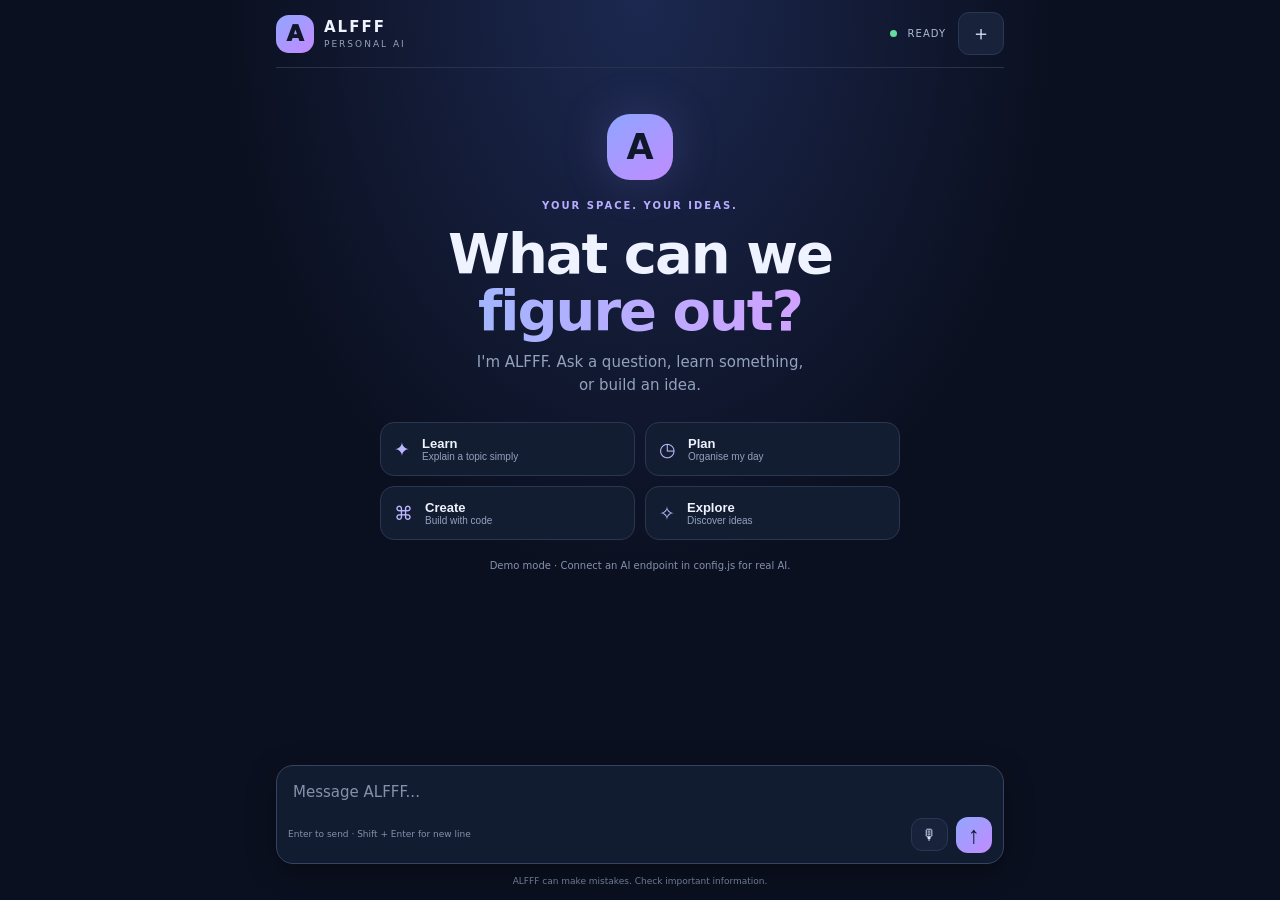
==== index.html @ 53405d3c "Upload ALFFF Phone V1 ALFFF – Advanced Learning & Life Freedom Framework. Your personal AI assistant" ====
<!doctype html>
<html lang="en">
<head>
  <meta charset="utf-8">
  <meta name="viewport" content="width=device-width,initial-scale=1,viewport-fit=cover">
  <meta name="theme-color" content="#0b1020">
  <meta name="description" content="ALFFF — your personal AI assistant">
  <title>ALFFF — Personal AI</title>
  <link rel="manifest" href="manifest.webmanifest">
  <link rel="icon" href="icon.svg">
  <link rel="stylesheet" href="style.css">
</head>
<body>
  <main class="app">
    <header class="top">
      <div class="brand"><div class="logo">A</div><div><b>ALFFF</b><small>PERSONAL AI</small></div></div>
      <div class="top-actions"><span class="status"><i></i> READY</span><button id="clear" class="ghost" aria-label="Clear conversation">＋</button></div>
    </header>
    <section class="conversation" id="conversation">
      <div class="intro" id="intro">
        <div class="orb">A</div>
        <p class="tag">YOUR SPACE. YOUR IDEAS.</p>
        <h1>What can we<br><em>figure out?</em></h1>
        <p class="sub">I'm ALFFF. Ask a question, learn something, or build an idea.</p>
        <div class="prompts">
          <button data-prompt="Teach me a topic step by step.">✦ <span><b>Learn</b><small>Explain a topic simply</small></span></button>
          <button data-prompt="Help me plan my study day.">◷ <span><b>Plan</b><small>Organise my day</small></span></button>
          <button data-prompt="Help me write a small program.">⌘ <span><b>Create</b><small>Build with code</small></span></button>
          <button data-prompt="Give me three creative project ideas.">✧ <span><b>Explore</b><small>Discover ideas</small></span></button>
        </div>
        <p class="mode-note" id="modeNote">Demo mode · Connect an AI endpoint in config.js for real AI.</p>
      </div>
      <div id="messages" class="messages" aria-live="polite"></div>
    </section>
    <form id="form" class="composer">
      <textarea id="prompt" rows="1" maxlength="6000" placeholder="Message ALFFF..." aria-label="Message ALFFF"></textarea>
      <div class="compose-bottom">
        <span>Enter to send · Shift + Enter for new line</span>
        <div><button type="button" id="mic" class="mic" aria-label="Voice typing">🎙</button><button class="send" id="send" aria-label="Send">↑</button></div>
      </div>
    </form>
    <footer>ALFFF can make mistakes. Check important information.</footer>
  </main>
  <script src="config.js"></script>
  <script src="app.js" defer></script>
  <script>if('serviceWorker' in navigator && location.protocol.startsWith('http')) addEventListener('load',()=>navigator.serviceWorker.register('sw.js').catch(()=>{}));</script>
</body>
</html>
---- style.css ----
:root{color-scheme:dark;--bg:#0b1020;--panel:#121c31;--line:#293752;--text:#eff3ff;--muted:#93a2bd;--purple:#a99aff}
*{box-sizing:border-box}body{margin:0;background:radial-gradient(ellipse at 50% 0,#1c2850 0,transparent 46%),var(--bg);color:var(--text);font:15px/1.5 system-ui,-apple-system,Segoe UI,sans-serif;min-height:100dvh}.app{max-width:760px;min-height:100dvh;margin:auto;display:flex;flex-direction:column;padding:0 16px env(safe-area-inset-bottom)}.top{height:68px;display:flex;align-items:center;justify-content:space-between;border-bottom:1px solid #26334b}.brand{display:flex;align-items:center;gap:10px}.logo{width:38px;height:38px;border-radius:13px;display:grid;place-items:center;background:linear-gradient(140deg,#91a5ff,#c28aff);color:#11172a;font-weight:950;font-size:22px}.brand b{display:block;letter-spacing:2px}.brand small{display:block;font-size:9px;color:var(--muted);letter-spacing:2px}.top-actions{display:flex;align-items:center;gap:12px}.status{font-size:10px;letter-spacing:1px;color:#aebbd3}.status i{display:inline-block;width:7px;height:7px;background:#65dba0;border-radius:50%;margin-right:6px}.ghost,.mic{border:1px solid var(--line);background:#18233b;color:#dce4ff;border-radius:11px;padding:7px 12px;font-size:20px}.conversation{flex:1;overflow:auto;padding:26px 0 18px}.intro{text-align:center;padding:20px 0}.orb{margin:0 auto 18px;width:66px;height:66px;border-radius:23px;background:linear-gradient(145deg,#8ea5ff,#c18cff);display:grid;place-items:center;color:#11172a;font-size:35px;font-weight:900;box-shadow:0 0 50px #9a8cff33}.tag{font-size:10px;letter-spacing:2px;color:#b7adff;font-weight:700}.intro h1{font-size:clamp(38px,10vw,56px);line-height:1.02;letter-spacing:-2px;margin:12px 0}.intro h1 em{font-style:normal;background:linear-gradient(90deg,#a3b5ff,#d0a2ff);background-clip:text;color:transparent}.sub{color:var(--muted);max-width:340px;margin:0 auto 26px}.prompts{display:grid;grid-template-columns:1fr 1fr;gap:10px;max-width:520px;margin:auto}.prompts button{display:flex;align-items:center;gap:12px;text-align:left;padding:13px;border:1px solid var(--line);border-radius:14px;background:#121d32;color:#bdb7ff;font-size:19px}.prompts button span{color:var(--text)}.prompts b,.prompts small{display:block}.prompts b{font-size:13px}.prompts small{font-size:10px;color:var(--muted)}.mode-note{font-size:10px;color:#8392ad;margin-top:18px}.messages{display:grid;gap:17px}.message{display:flex;gap:9px;align-items:flex-start}.message.user{flex-direction:row-reverse}.avatar{width:29px;height:29px;flex:0 0 29px;border-radius:10px;display:grid;place-items:center;background:#29375b;color:#d2d9ff;font-size:11px;font-weight:800}.message.user .avatar{background:#43365c}.bubble{max-width:calc(100% - 40px);padding:11px 13px;border:1px solid var(--line);background:#131e33;border-radius:4px 14px 14px 14px;white-space:pre-wrap;overflow-wrap:anywhere}.message.user .bubble{background:#242744;border-radius:14px 4px 14px 14px}.composer{position:sticky;bottom:0;background:#121c30;border:1px solid #354463;border-radius:17px;padding:10px 11px;margin:0 0 9px;box-shadow:0 8px 30px #0005}.composer textarea{width:100%;resize:none;max-height:150px;background:none;border:0;outline:0;color:var(--text);font:inherit;padding:5px;min-height:34px}.composer textarea::placeholder{color:#8391aa}.compose-bottom{display:flex;align-items:center;justify-content:space-between;color:#8391aa;font-size:9px}.compose-bottom>div{display:flex;gap:8px;align-items:center}.mic{font-size:15px;padding:7px 10px}.send{width:36px;height:36px;border:0;border-radius:12px;background:linear-gradient(135deg,#91a6ff,#c18bff);color:#10162b;font-size:24px;font-weight:800}button{cursor:pointer}button:disabled{opacity:.5}footer{text-align:center;font-size:9px;color:#7786a1;padding:2px 0 12px}.typing{color:#9ba9c4}
@media(max-width:420px){.app{padding-left:12px;padding-right:12px}.prompts{gap:8px}.prompts button{padding:11px 9px}.intro{padding-top:15px}.sub{font-size:13px}}
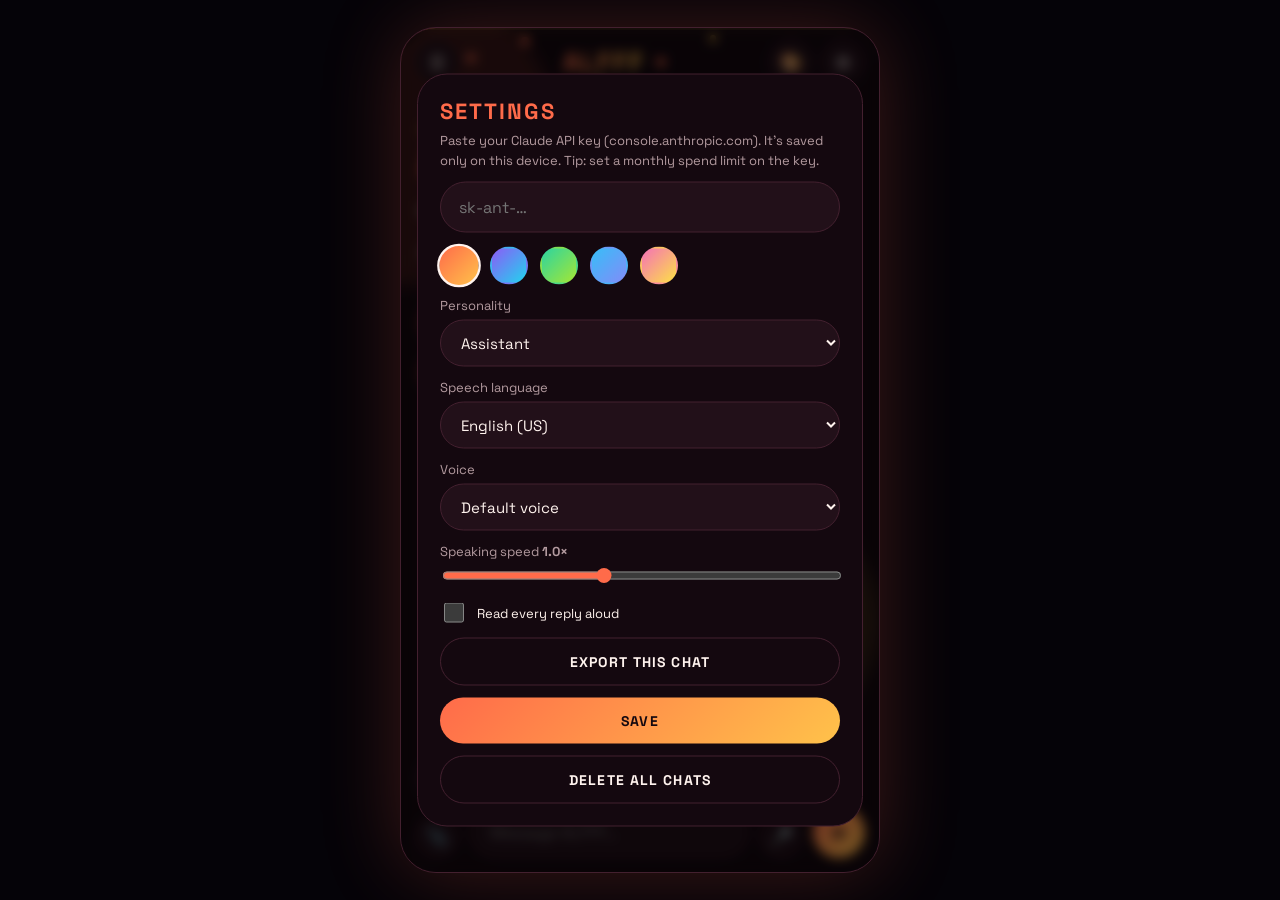
==== commit 57fd78cc: "alfff-workspace/ALFFF" ====
--- a/index.html
+++ b/index.html
@@ -1,48 +1,367 @@
-<!doctype html>
+<!DOCTYPE html>
 <html lang="en">
 <head>
-  <meta charset="utf-8">
-  <meta name="viewport" content="width=device-width,initial-scale=1,viewport-fit=cover">
-  <meta name="theme-color" content="#0b1020">
-  <meta name="description" content="ALFFF — your personal AI assistant">
-  <title>ALFFF — Personal AI</title>
-  <link rel="manifest" href="manifest.webmanifest">
-  <link rel="icon" href="icon.svg">
-  <link rel="stylesheet" href="style.css">
+<meta charset="utf-8">
+<meta name="viewport" content="width=device-width, initial-scale=1, viewport-fit=cover">
+<meta name="apple-mobile-web-app-capable" content="yes">
+<meta name="mobile-web-app-capable" content="yes">
+<meta name="theme-color" content="#0a0e24">
+<title>ALFFF</title>
+<link rel="manifest" href="manifest.webmanifest">
+<meta name="apple-mobile-web-app-title" content="ALFFF">
+<link rel="icon" type="image/png" href="icon-192.png">
+<link rel="apple-touch-icon" href="[data-uri]">
+<link rel="stylesheet" href="https://fonts.googleapis.com/css2?family=Space+Grotesk:wght@400;500;700&display=swap">
+<style>
+:root{--bg:#14080f;--panel:#221019;--line:#43202f;--a:#ff6b4a;--b:#ffc24a;--text:#fff3ee;--mute:#b39a9f;color-scheme:dark}
+*{box-sizing:border-box;-webkit-tap-highlight-color:transparent}
+html,body{height:100%;margin:0}
+body{background:#050308;color:var(--text);font-family:'Space Grotesk',system-ui,sans-serif;display:flex;align-items:center;justify-content:center;overflow:hidden}
+button{font-family:inherit}
+.app{position:relative;width:100%;max-width:480px;height:100%;max-height:860px;background:var(--bg);overflow:hidden;display:flex;flex-direction:column;transition:background .6s;padding-top:env(safe-area-inset-top,0px);padding-bottom:env(safe-area-inset-bottom,0px)}
+@media(min-width:560px){.app{border-radius:36px;height:94%;border:1px solid var(--line);box-shadow:0 0 80px color-mix(in srgb,var(--a) 22%,transparent)}}
+#fx{position:absolute;inset:0;pointer-events:none;overflow:hidden;z-index:0}
+.dot{position:absolute;border-radius:50%;animation:drift var(--d) ease-in-out infinite alternate}
+@keyframes drift{from{opacity:.15;transform:translate(0,0)}to{opacity:.9;transform:translate(24px,-50px)}}
+.blob{position:absolute;border-radius:50%;opacity:.15;filter:blur(8px);animation:blob var(--d) ease-in-out infinite alternate}
+@keyframes blob{from{transform:translate(-30px,0) scale(.9)}to{transform:translate(50px,70px) scale(1.3)}}
+.scan{position:absolute;left:0;right:0;height:2px;background:var(--b);opacity:.2;animation:scan 5s linear infinite}
+@keyframes scan{from{top:0}to{top:100%}}
+header{position:relative;z-index:3;display:flex;align-items:center;justify-content:space-between;padding:12px 14px}
+.ib{width:44px;height:44px;border-radius:50%;border:1px solid var(--line);background:var(--panel);color:var(--text);font-size:18px;cursor:pointer;transition:transform .25s,border-color .25s;display:grid;place-items:center}
+.ib:hover{border-color:var(--a);transform:translateY(-2px)}.ib:active{transform:scale(.88)}
+.logo{display:flex;align-items:center;font-size:26px;font-weight:900;letter-spacing:2px}
+.gl{position:relative;background:linear-gradient(90deg,var(--a),var(--b),var(--a));background-size:200% 100%;-webkit-background-clip:text;background-clip:text;color:transparent;animation:shine 3s linear infinite}
+@keyframes shine{to{background-position:-200% 0}}
+.gl::after{content:attr(data-t);position:absolute;left:0;color:var(--b);-webkit-text-fill-color:var(--b);opacity:0;animation:glitch 3.4s infinite}
+@keyframes glitch{0%,86%,100%{opacity:0;transform:none}88%{opacity:.9;transform:translateX(4px)}90%{opacity:0}92%{opacity:.9;transform:translateX(-3px)}95%{opacity:0}}
+.pulse{position:relative;width:8px;height:8px;border-radius:50%;background:var(--a);margin-left:12px}
+.pulse::after{content:"";position:absolute;inset:0;border-radius:50%;background:var(--a);animation:ping 1.6s ease-out infinite}
+@keyframes ping{from{opacity:.6;transform:scale(1)}to{opacity:0;transform:scale(4)}}
+main{position:relative;z-index:1;flex:1;overflow-y:auto;padding:8px 18px 18px}
+.big{display:flex;font-size:84px;font-weight:900;line-height:1;letter-spacing:2px}
+.big span{display:inline-block;opacity:0;color:var(--a);animation:pop .7s cubic-bezier(.34,1.56,.64,1) forwards,float 2.8s ease-in-out infinite}
+.big span:nth-child(even){color:var(--b)}
+@keyframes pop{from{opacity:0;transform:translateY(50px) scale(.5) rotate(-10deg)}to{opacity:1;transform:none}}
+@keyframes float{0%,100%{transform:translateY(0)}50%{transform:translateY(-8px)}}
+.fade{opacity:0;animation:fade .55s cubic-bezier(.2,.8,.2,1) forwards}
+@keyframes fade{from{opacity:0;transform:translateY(18px) scale(.96)}to{opacity:1;transform:none}}
+.row{display:flex;align-items:center;gap:10px;margin-top:8px;font-size:15px}
+.tag{background:linear-gradient(135deg,var(--a),var(--b));color:var(--bg);font-weight:900;font-size:18px;padding:3px 14px;border-radius:999px}
+.intro{color:var(--mute);font-size:15px;line-height:1.5;margin:16px 0;min-height:46px}
+.cur{color:var(--b);animation:blink 1s steps(2) infinite}@keyframes blink{50%{opacity:0}}
+.chips{display:flex;flex-wrap:wrap;gap:10px}
+.chip{border:1px solid var(--a);background:color-mix(in srgb,var(--a) 10%,transparent);color:var(--text);font-size:14px;padding:10px 16px;border-radius:999px;cursor:pointer;transition:transform .2s,background .2s}
+.chip:hover{transform:translateY(-3px);background:var(--a);color:var(--bg)}.chip:active{transform:scale(.93)}
+.orbit{position:relative;width:120px;height:120px;margin:36px auto 0}
+.orbit i{position:absolute;border-radius:50%}
+.orbit i:nth-child(1){inset:0;border:2px dashed var(--a);animation:spin 9s linear infinite}
+.orbit i:nth-child(2){inset:22px;border:2px solid var(--b);animation:spin 7s linear infinite reverse}
+.orbit i::before{content:"";position:absolute;top:-6px;left:calc(50% - 6px);width:12px;height:12px;border-radius:50%;background:var(--b)}
+.orbit i:nth-child(2)::before{background:var(--a)}
+@keyframes spin{to{transform:rotate(360deg)}}
+.msgs{display:flex;flex-direction:column;gap:12px;padding-top:6px}
+.m{max-width:86%;padding:12px 16px;font-size:15px;line-height:1.5;white-space:pre-wrap;word-wrap:break-word;animation:fromr .45s cubic-bezier(.2,.9,.3,1.2) both;cursor:default}
+.me{align-self:flex-end;background:linear-gradient(135deg,var(--a),var(--b));color:var(--bg);font-weight:500;border-radius:22px 22px 6px 22px}
+.bot{align-self:flex-start;background:var(--panel);border:1px solid var(--line);border-radius:22px 22px 22px 6px;animation-name:froml;cursor:pointer}
+@keyframes fromr{from{opacity:0;transform:translateX(40px) scale(.9)}to{opacity:1;transform:none}}
+@keyframes froml{from{opacity:0;transform:translateX(-40px) scale(.9)}to{opacity:1;transform:none}}
+.typing{display:flex;gap:6px;padding:16px 18px}
+.typing i{width:9px;height:9px;border-radius:50%;background:var(--a);animation:bounce .9s ease-in-out infinite}
+.typing i:nth-child(2){animation-delay:.15s;background:var(--b)}.typing i:nth-child(3){animation-delay:.3s}
+@keyframes bounce{0%,100%{opacity:.35;transform:none}40%{opacity:1;transform:translateY(-7px)}}
+.err{align-self:stretch;border:1px solid var(--a);border-radius:18px;padding:12px 16px;font-size:13px;display:flex;gap:12px;justify-content:space-between;align-items:center;animation:fade .4s both}
+.err button{background:none;border:0;color:var(--b);font-weight:900;letter-spacing:.1em;cursor:pointer}
+form{position:relative;z-index:3;display:flex;gap:10px;padding:10px 14px 14px;align-items:flex-end}
+textarea{flex:1;min-width:0;resize:none;background:var(--panel);color:var(--text);border:1px solid var(--line);border-radius:26px;padding:14px 20px;font:inherit;font-size:16px;max-height:120px;outline:none;transition:border-color .25s,box-shadow .25s}
+textarea:focus{border-color:var(--a);box-shadow:0 0 0 4px color-mix(in srgb,var(--a) 20%,transparent)}
+.send{width:52px;height:52px;border-radius:50%;border:0;background:linear-gradient(135deg,var(--a),var(--b));color:var(--bg);font-size:22px;font-weight:900;cursor:pointer;transition:transform .15s;animation:glow 2s ease-in-out infinite}
+.send:active{transform:scale(.88) rotate(-12deg)}.send:disabled{opacity:.4;animation:none}
+@keyframes glow{0%,100%{box-shadow:0 0 0 0 color-mix(in srgb,var(--a) 55%,transparent)}50%{box-shadow:0 0 0 10px transparent}}
+.rip{position:relative;overflow:hidden}
+.ripple{position:absolute;border-radius:50%;background:rgba(255,255,255,.4);transform:scale(0);animation:rp .6s ease-out;pointer-events:none}
+@keyframes rp{to{transform:scale(4);opacity:0}}
+.spark{position:fixed;width:8px;height:8px;border-radius:50%;pointer-events:none;z-index:99;animation:spark .8s ease-out forwards}
+@keyframes spark{to{opacity:0;transform:translate(var(--x),var(--y)) scale(.2)}}
+.ov{position:absolute;inset:0;z-index:10;background:rgba(0,0,0,.55);backdrop-filter:blur(6px);opacity:0;pointer-events:none;transition:opacity .3s}
+.ov.on{opacity:1;pointer-events:auto}
+#drawer{position:absolute;top:0;bottom:0;left:0;width:84%;max-width:340px;z-index:11;background:var(--bg);border-right:1px solid var(--line);border-radius:0 32px 32px 0;transform:translateX(-105%);transition:transform .4s cubic-bezier(.2,.9,.3,1);display:flex;flex-direction:column;padding:calc(16px + env(safe-area-inset-top,0px)) 14px 14px}
+#drawer.on{transform:none}
+#drawer h3{margin:4px 6px 12px;font-size:22px;font-weight:900;color:var(--a);letter-spacing:2px}
+#list{flex:1;overflow-y:auto;display:flex;flex-direction:column;gap:10px}
+.chat{display:flex;align-items:center;gap:8px;background:var(--panel);border:1px solid var(--line);border-radius:20px;padding:6px 6px 6px 16px;animation:fade .45s both;cursor:pointer;transition:border-color .2s,transform .2s}
+.chat:hover{transform:translateX(4px)}.chat.cur2{border-color:var(--a)}
+.chat span{flex:1;overflow:hidden;white-space:nowrap;text-overflow:ellipsis;font-size:15px}
+.chat button{width:34px;height:34px;border-radius:50%;border:0;background:none;color:var(--mute);cursor:pointer;font-size:16px}
+.chat button:hover{background:var(--line);color:var(--text)}
+.pill{border:0;border-radius:999px;background:linear-gradient(135deg,var(--a),var(--b));color:var(--bg);font-weight:900;letter-spacing:.08em;font-size:14px;padding:14px;cursor:pointer;margin-top:12px;transition:transform .15s}
+.pill:active{transform:scale(.95)}
+.pill.ghost{background:none;border:1px solid var(--line);color:var(--text)}
+.modal{position:absolute;left:16px;right:16px;top:50%;z-index:12;background:var(--bg);border:1px solid var(--line);border-radius:30px;padding:22px;transform:translateY(-40%) scale(.9);opacity:0;pointer-events:none;transition:transform .4s cubic-bezier(.2,.9,.3,1.2),opacity .3s;max-height:90%;overflow-y:auto}
+.modal.on{transform:translateY(-50%);opacity:1;pointer-events:auto}
+.modal h3{margin:0 0 6px;font-size:22px;font-weight:900;color:var(--a);letter-spacing:2px}
+.modal p{color:var(--mute);font-size:13px;line-height:1.5;margin:6px 0 12px}
+.modal input{width:100%;background:var(--panel);color:var(--text);border:1px solid var(--line);border-radius:999px;padding:14px 18px;font:inherit;font-size:16px;outline:none}
+.modal input:focus{border-color:var(--a)}
+.sw{display:flex;gap:12px;margin:14px 0 4px}
+.sw button{width:38px;height:38px;border-radius:50%;border:2px solid transparent;cursor:pointer;transition:transform .25s}
+.sw button:hover{transform:scale(1.15) rotate(15deg)}.sw button.on{border-color:var(--text);transform:scale(1.15)}
+#toast{position:absolute;left:50%;bottom:90px;z-index:20;transform:translate(-50%,30px);background:var(--text);color:var(--bg);padding:8px 18px;border-radius:999px;font-size:13px;font-weight:700;opacity:0;transition:.35s;pointer-events:none}
+#toast.on{opacity:1;transform:translate(-50%,0)}
+#ctl{position:relative;z-index:3;display:flex;flex-wrap:wrap;gap:8px;padding:0 14px}
+.cc{border:1px solid var(--line);background:var(--panel);color:var(--text);border-radius:999px;padding:8px 14px;font-size:13px;cursor:pointer;transition:transform .2s,border-color .2s;animation:fade .4s both}
+.cc:hover{border-color:var(--a);transform:translateY(-2px)}.cc:active{transform:scale(.93)}
+#mic.on{border-color:var(--a);background:var(--a);color:var(--bg);animation:micp 1.1s ease-out infinite}
+@keyframes micp{0%{box-shadow:0 0 0 0 color-mix(in srgb,var(--a) 60%,transparent)}100%{box-shadow:0 0 0 14px transparent}}
+.acts{align-self:flex-start;display:flex;gap:6px;margin:-6px 0 0 6px}
+.acts button{width:32px;height:32px;border-radius:50%;border:1px solid var(--line);background:var(--panel);cursor:pointer;font-size:14px;transition:transform .2s,border-color .2s}
+.acts button:hover{transform:scale(1.15);border-color:var(--a)}
+.pic{display:block;max-width:180px;border-radius:14px;margin-bottom:8px}
+#vo{position:absolute;inset:0;z-index:15;background:color-mix(in srgb,var(--bg) 94%,transparent);backdrop-filter:blur(10px);display:flex;flex-direction:column;align-items:center;justify-content:center;gap:22px;opacity:0;pointer-events:none;transition:opacity .4s}
+#vo.on{opacity:1;pointer-events:auto}
+#voX{position:absolute;top:calc(14px + env(safe-area-inset-top,0px));right:14px}
+.orb{position:relative;width:170px;height:170px;border-radius:50%;background:radial-gradient(circle at 35% 30%,var(--b),var(--a));box-shadow:0 0 60px color-mix(in srgb,var(--a) 55%,transparent)}
+.orb i{position:absolute;inset:0;border-radius:50%;border:2px solid var(--a);opacity:0}
+.orb.listen{animation:breathe 1.6s ease-in-out infinite}.orb.listen i{animation:ring 2s ease-out infinite}
+.orb.listen i:nth-child(2){animation-delay:.6s}.orb.listen i:nth-child(3){animation-delay:1.2s}
+@keyframes ring{from{opacity:.8;transform:scale(1)}to{opacity:0;transform:scale(2.3)}}
+@keyframes breathe{50%{transform:scale(1.08)}}
+.orb.think{border-radius:42%;animation:spin 1.2s linear infinite}
+.orb.speak{animation:talk .45s ease-in-out infinite alternate}.orb.speak i{animation:ring 1.2s ease-out infinite}
+@keyframes talk{from{transform:scale(.93)}to{transform:scale(1.13)}}
+#vst{font-size:20px;font-weight:900;letter-spacing:.12em;color:var(--a)}
+#vtx{color:var(--mute);max-width:80%;text-align:center;min-height:60px;font-size:15px;line-height:1.5;overflow:hidden}
+.set label{display:block;font-size:13px;color:var(--mute);margin:12px 0 0}
+.set select{width:100%;background:var(--panel);color:var(--text);border:1px solid var(--line);border-radius:999px;padding:12px 16px;font:inherit;font-size:15px;margin-top:6px;outline:none}
+.set input[type=range]{padding:0;border:0;background:none;accent-color:var(--a);margin-top:8px}
+.set label.chk{display:flex;align-items:center;gap:10px;color:var(--text)}
+.set input[type=checkbox]{width:20px;height:20px;padding:0;accent-color:var(--a)}
+</style>
 </head>
 <body>
-  <main class="app">
-    <header class="top">
-      <div class="brand"><div class="logo">A</div><div><b>ALFFF</b><small>PERSONAL AI</small></div></div>
-      <div class="top-actions"><span class="status"><i></i> READY</span><button id="clear" class="ghost" aria-label="Clear conversation">＋</button></div>
-    </header>
-    <section class="conversation" id="conversation">
-      <div class="intro" id="intro">
-        <div class="orb">A</div>
-        <p class="tag">YOUR SPACE. YOUR IDEAS.</p>
-        <h1>What can we<br><em>figure out?</em></h1>
-        <p class="sub">I'm ALFFF. Ask a question, learn something, or build an idea.</p>
-        <div class="prompts">
-          <button data-prompt="Teach me a topic step by step.">✦ <span><b>Learn</b><small>Explain a topic simply</small></span></button>
-          <button data-prompt="Help me plan my study day.">◷ <span><b>Plan</b><small>Organise my day</small></span></button>
-          <button data-prompt="Help me write a small program.">⌘ <span><b>Create</b><small>Build with code</small></span></button>
-          <button data-prompt="Give me three creative project ideas.">✧ <span><b>Explore</b><small>Discover ideas</small></span></button>
-        </div>
-        <p class="mode-note" id="modeNote">Demo mode · Connect an AI endpoint in config.js for real AI.</p>
-      </div>
-      <div id="messages" class="messages" aria-live="polite"></div>
-    </section>
-    <form id="form" class="composer">
-      <textarea id="prompt" rows="1" maxlength="6000" placeholder="Message ALFFF..." aria-label="Message ALFFF"></textarea>
-      <div class="compose-bottom">
-        <span>Enter to send · Shift + Enter for new line</span>
-        <div><button type="button" id="mic" class="mic" aria-label="Voice typing">🎙</button><button class="send" id="send" aria-label="Send">↑</button></div>
-      </div>
-    </form>
-    <footer>ALFFF can make mistakes. Check important information.</footer>
-  </main>
-  <script src="config.js"></script>
-  <script src="app.js" defer></script>
-  <script>if('serviceWorker' in navigator && location.protocol.startsWith('http')) addEventListener('load',()=>navigator.serviceWorker.register('sw.js').catch(()=>{}));</script>
+<div class="app" id="app">
+  <div id="fx"></div>
+  <header>
+    <button class="ib rip" id="menuBtn" aria-label="Chats">☰</button>
+    <div class="logo"><span class="gl" data-t="ALFFF">ALFFF</span><span class="pulse"></span></div>
+    <div style="display:flex;gap:8px"><button class="ib rip" id="themeBtn" aria-label="Change theme">🎨</button><button class="ib rip" id="setBtn" aria-label="Settings">⚙</button></div>
+  </header>
+  <main id="main"></main>
+  <div id="ctl"></div>
+  <form id="f">
+    <button class="ib rip" id="clip" type="button" aria-label="Attach image">📎</button><input type="file" id="file" accept="image/*" hidden>
+    <textarea id="t" rows="1" placeholder="Message ALFFF…"></textarea>
+    <button class="ib rip" id="mic" type="button" aria-label="Dictate">🎤</button>
+    <button class="send rip" id="b" type="submit" aria-label="Send">➤</button>
+  </form>
+  <div class="ov" id="ov"></div>
+  <aside id="drawer">
+    <h3>CHATS</h3>
+    <div id="list"></div>
+    <button class="pill rip" id="newBtn">＋ NEW CHAT</button>
+  </aside>
+  <div class="modal" id="modal">
+    <h3>SETTINGS</h3>
+    <p>Paste your Claude API key (console.anthropic.com). It’s saved only on this device. Tip: set a monthly spend limit on the key.</p>
+    <input id="keyIn" type="password" placeholder="sk-ant-…" autocomplete="off">
+    <div class="sw" id="sw"></div>
+    <div class="set">
+      <label>Personality<select id="pSel"></select></label>
+      <label>Speech language<select id="lSel"></select></label>
+      <label>Voice<select id="vSel"></select></label>
+      <label>Speaking speed <b id="rv">1.0×</b><input id="rate" type="range" min="0.6" max="1.6" step="0.1"></label>
+      <label class="chk"><input type="checkbox" id="auto"> Read every reply aloud</label>
+      <button class="pill ghost rip" style="width:100%" type="button" id="expBtn">EXPORT THIS CHAT</button>
+    </div>
+    <button class="pill rip" style="width:100%" id="saveBtn">SAVE</button>
+    <button class="pill ghost" style="width:100%" id="wipeBtn">DELETE ALL CHATS</button>
+  </div>
+  <div id="vo"><button class="ib rip" id="voX" aria-label="Close voice mode">✕</button><div class="orb listen" id="orb"><i></i><i></i><i></i></div><div id="vst">LISTENING…</div><div id="vtx"></div><button class="pill rip" id="voStop" style="padding:14px 38px">END VOICE MODE</button></div>
+  <div id="toast"></div>
+</div>
+<script>
+(function(){
+var MODEL='claude-sonnet-5-5';
+var SYS='You are ALFFF, a friendly, sharp, concise AI assistant with a bold, confident personality. Keep answers clear and useful, short by default. Plain text, no markdown headings.';
+var THEMES=[
+ {n:'Sunset',bg:'#14080f',panel:'#221019',line:'#43202f',a:'#ff6b4a',b:'#ffc24a',text:'#fff3ee',mute:'#b39a9f'},
+ {n:'Neon',bg:'#05051a',panel:'#0e0e2a',line:'#24235a',a:'#8b5cf6',b:'#22d3ee',text:'#eef2ff',mute:'#8b8fb8'},
+ {n:'Mint',bg:'#06130f',panel:'#0c211b',line:'#1a4034',a:'#2dd4a0',b:'#a3e635',text:'#ecfdf5',mute:'#8fb3a5'},
+ {n:'Ocean',bg:'#04101c',panel:'#0a1d30',line:'#163a5c',a:'#38bdf8',b:'#818cf8',text:'#eff8ff',mute:'#8aa6bf'},
+ {n:'Candy',bg:'#170a18',panel:'#26112a',line:'#4a2150',a:'#f472b6',b:'#fde047',text:'#fff1fb',mute:'#b898b8'}];
+var $=function(i){return document.getElementById(i)};
+var S={get:function(k,d){try{var v=localStorage.getItem('alfff.'+k);return v==null?d:JSON.parse(v)}catch(e){return d}},set:function(k,v){try{localStorage.setItem('alfff.'+k,JSON.stringify(v))}catch(e){}}};
+var key=S.get('key',''),chats=S.get('chats',[]),activeId=S.get('active',null),ti=S.get('theme',0),busy=false,lastErr=null;
+var main=$('main'),t=$('t'),b=$('b');
+
+function theme(i){ti=i%THEMES.length;var T=THEMES[ti],r=document.documentElement.style;
+  ['bg','panel','line','a','b','text','mute'].forEach(function(k){r.setProperty('--'+k,T[k])});
+  document.querySelector('meta[name=theme-color]').content=T.bg;S.set('theme',ti);
+  [].forEach.call($('sw').children,function(x,j){x.classList.toggle('on',j===ti)});
+  [].forEach.call(document.querySelectorAll('.dot'),function(d,j){d.style.background=j%3===0?T.b:T.a});
+  [].forEach.call(document.querySelectorAll('.blob'),function(d,j){d.style.background=j?T.b:T.a});}
+THEMES.forEach(function(T,i){var x=document.createElement('button');x.title=T.n;x.style.background='linear-gradient(135deg,'+T.a+','+T.b+')';x.onclick=function(){theme(i)};$('sw').appendChild(x)});
+
+// background fx
+var fx=$('fx');
+for(var i=0;i<26;i++){var d=document.createElement('div');d.className='dot';var r=2+Math.random()*3;d.style.cssText='left:'+Math.random()*96+'%;top:'+Math.random()*92+'%;width:'+r*2+'px;height:'+r*2+'px;--d:'+(4+Math.random()*5)+'s';fx.appendChild(d)}
+[[300,'-5%','-30%',7],[260,'55%','45%',9]].forEach(function(o){var z=document.createElement('div');z.className='blob';z.style.cssText='width:'+o[0]+'px;height:'+o[0]+'px;top:'+o[1]+';left:'+o[2]+';--d:'+o[3]+'s';fx.appendChild(z)});
+var sc=document.createElement('div');sc.className='scan';fx.appendChild(sc);
+theme(ti);
+
+// cursor sparks + ripples
+var lastS=0;
+document.addEventListener('pointermove',function(e){var n=Date.now();if(n-lastS<45)return;lastS=n;var s=document.createElement('div');s.className='spark';var T=THEMES[ti];
+  s.style.cssText='left:'+e.clientX+'px;top:'+e.clientY+'px;background:'+(Math.random()<.5?T.a:T.b)+';--x:'+(Math.random()*40-20)+'px;--y:'+(Math.random()*40-10)+'px';document.body.appendChild(s);setTimeout(function(){s.remove()},800)});
+document.addEventListener('pointerdown',function(e){var el=e.target.closest&&e.target.closest('.rip');if(!el)return;var rc=el.getBoundingClientRect(),z=Math.max(rc.width,rc.height),p=document.createElement('span');p.className='ripple';
+  p.style.cssText='width:'+z+'px;height:'+z+'px;left:'+(e.clientX-rc.left-z/2)+'px;top:'+(e.clientY-rc.top-z/2)+'px';el.appendChild(p);setTimeout(function(){p.remove()},600)});
+
+function toast(m){var x=$('toast');x.textContent=m;x.classList.add('on');setTimeout(function(){x.classList.remove('on')},1400)}
+function save(){S.set('chats',chats.map(function(c){return {id:c.id,title:c.title,msgs:c.msgs.map(function(m){return {role:m.role,content:m.content}})}}));S.set('active',activeId)}
+function cur(){var c=chats.filter(function(x){return x.id===activeId})[0];if(!c){c=chats[0]}if(!c){c={id:Math.random().toString(36).slice(2),title:'New chat',msgs:[]};chats.unshift(c)}activeId=c.id;return c}
+
+function intro(){
+  main.innerHTML='';var big=document.createElement('div');big.className='big';
+  'ALFFF'.split('').forEach(function(c,i){var s=document.createElement('span');s.textContent=c;s.style.animationDelay=i*110+'ms,'+(1300+i*160)+'ms';big.appendChild(s)});main.appendChild(big);
+  main.insertAdjacentHTML('beforeend','<div class="row fade" style="animation-delay:700ms"><span>Hello, I’m</span><span class="tag">ALFFF.</span></div><p class="intro"><span id="tw"></span><span class="cur">▍</span></p>');
+  var ch=document.createElement('div');ch.className='chips';
+  ['Help me plan my day','Explain something simply','Brainstorm app ideas','Write a message for me'].forEach(function(q,i){var c=document.createElement('button');c.className='chip rip fade';c.style.animationDelay=1150+i*130+'ms';c.textContent=q;c.onclick=function(){send(q)};ch.appendChild(c)});
+  main.appendChild(ch);main.insertAdjacentHTML('beforeend','<div class="orbit fade" style="animation-delay:1700ms"><i></i><i></i></div>');
+  var msg='Ask me anything. Pick a starter or type your own.',k=0;clearInterval(window._tw);
+  setTimeout(function(){window._tw=setInterval(function(){var e=$('tw');if(!e||k>=msg.length){clearInterval(window._tw);return}e.textContent=msg.slice(0,++k)},35)},1000)}
+function bubble(role,text,img){var ms=$('ms');if(!ms){main.innerHTML='<div class="msgs" id="ms"></div>';ms=$('ms')}
+  var d=document.createElement('div');d.className='m '+(role==='user'?'me':'bot');d.textContent=text;if(img){var im=document.createElement('img');im.src=img;im.className='pic';d.insertBefore(im,d.firstChild)}
+  if(role!=='user')d.onclick=function(){try{navigator.clipboard.writeText(d.textContent);toast('Copied')}catch(e){}};
+  ms.appendChild(d);
+  if(role!=='user'){var a=document.createElement('div');a.className='acts';a.innerHTML='<button title="Read aloud">🔊</button><button title="Copy">📋</button>';a.children[0].onclick=function(){if(synth&&synth.speaking){speakTok++;synth.cancel();return}speak(d.textContent)};a.children[1].onclick=function(){try{navigator.clipboard.writeText(d.textContent);toast('Copied')}catch(e){}};ms.appendChild(a)}
+  main.scrollTop=main.scrollHeight;return d}
+function render(){ctl();var c=cur();if(!c.msgs.length){intro();return}main.innerHTML='<div class="msgs" id="ms"></div>';c.msgs.forEach(function(m){bubble(m.role,m.content)})}
+function list(){var l=$('list');l.innerHTML='';chats.forEach(function(c,i){var x=document.createElement('div');x.className='chat'+(c.id===activeId?' cur2':'');x.style.animationDelay=i*60+'ms';
+  x.innerHTML='<span></span><button aria-label="Delete">✕</button>';x.firstChild.textContent=c.title;
+  x.onclick=function(){activeId=c.id;save();close();render()};
+  x.lastChild.onclick=function(e){e.stopPropagation();chats=chats.filter(function(z){return z!==c});if(activeId===c.id)activeId=null;save();cur();list();render()};l.appendChild(x)})}
+function open(el){$('ov').classList.add('on');el.classList.add('on')}
+function close(){['drawer','modal','ov'].forEach(function(i){$(i).classList.remove('on')})}
+function newChat(){var c=cur();if(!c.msgs.length){close();return}c={id:Math.random().toString(36).slice(2),title:'New chat',msgs:[]};chats.unshift(c);activeId=c.id;save();close();render()}
+
+async function ask(c){
+  busy=true;b.disabled=true;lastErr=null;lastReply='';ctl();
+  var ty=document.createElement('div');ty.className='m bot typing';ty.innerHTML='<i></i><i></i><i></i>';$('ms').appendChild(ty);main.scrollTop=main.scrollHeight;
+  var el=null,full='';
+  try{
+    var res=await fetch('https://api.anthropic.com/v1/messages',{method:'POST',signal:(abortC=new AbortController()).signal,headers:{'content-type':'application/json','x-api-key':key,'anthropic-version':'2023-06-01','anthropic-dangerous-direct-browser-access':'true'},body:JSON.stringify({model:MODEL,max_tokens:1024,stream:true,system:SYS+PERSONAS[V.persona||0].p+(voiceOn?' You are in a spoken conversation: reply in 1-3 short sentences, plain words, no lists or symbols.':''),messages:apiMsgs(c)})});
+    if(!res.ok){var m='Error '+res.status;try{var j=await res.json();m=(j.error&&j.error.message)||m}catch(e){}throw new Error(res.status===401?'That API key was rejected. Check it in Settings.':m)}
+    var rd=res.body.getReader(),dec=new TextDecoder(),buf='';
+    for(;;){var r=await rd.read();if(r.done)break;buf+=dec.decode(r.value,{stream:true});var lines=buf.split('\n');buf=lines.pop();
+      for(var i=0;i<lines.length;i++){var ln=lines[i];if(ln.indexOf('data:')!==0)continue;
+        try{var ev=JSON.parse(ln.slice(5));if(ev.type==='content_block_delta'&&ev.delta&&ev.delta.type==='text_delta'){if(!el){ty.remove();el=bubble('assistant','')}full+=ev.delta.text;el.textContent=full;main.scrollTop=main.scrollHeight}}catch(e){}}}
+    if(!full)throw new Error('Empty reply. Try again.');
+    c.msgs.push({role:'assistant',content:full});save();lastReply=full;if(V.auto&&!voiceOn)speak(full);
+  }catch(e){
+    ty.remove();if(full){c.msgs.push({role:'assistant',content:full});save()}
+    if(e.name==='AbortError'){busy=false;b.disabled=false;ctl();return}
+    var msg=/Failed to fetch|Load failed|NetworkError/i.test(e.message)?'Can’t reach Claude. Check your internet connection.':e.message;
+    var er=document.createElement('div');er.className='err';er.innerHTML='<span></span><button>RETRY</button>';er.firstChild.textContent=msg;
+    er.lastChild.onclick=function(){er.remove();if(c.msgs.length&&c.msgs[c.msgs.length-1].role==='user')ask(c)};$('ms').appendChild(er);main.scrollTop=main.scrollHeight}
+  busy=false;b.disabled=false;ctl()}
+function send(raw){
+  var text=(typeof raw==='string'?raw:t.value).trim();if(!text&&pend)text='Describe this image.';if(!text||busy)return;
+  if(!key){open($('modal'));return}
+  var c=cur();if(!c.msgs.length){c.title=text.slice(0,30);main.innerHTML='<div class="msgs" id="ms"></div>'}
+  c.msgs.push({role:'user',content:text,img:pend});save();bubble('user',text,pend);pend=null;try{if(dictOn)dict.stop()}catch(e){}t.value='';t.style.height='auto';return ask(c)}
+
+
+/* ===== voice, speech, images, extras ===== */
+var synth=window.speechSynthesis,SR=window.SpeechRecognition||window.webkitSpeechRecognition;
+var V=S.get('voice',{}),lastReply='',abortC=null,voiceOn=false,speakTok=0,pend=null,rec=null,dict=null,dictOn=false,dictBase='';
+var PERSONAS=[{n:'Assistant',p:''},{n:'Teacher',p:' Explain things step by step like a patient teacher, with simple examples.'},{n:'Coder',p:' You are an expert programmer. Give working code and brief explanations.'},{n:'Translator',p:' Translate whatever the user writes between English and their language, and explain nuances briefly.'},{n:'Funny friend',p:' Be witty and playful with light jokes, but still helpful.'},{n:'Coach',p:' Act as a motivating study and life coach: ask one good question, then give a concrete next step.'}];
+var LANGS=[['en-US','English (US)'],['en-GB','English (UK)'],['en-IN','English (India)'],['hi-IN','Hindi'],['ur-PK','Urdu'],['bn-IN','Bengali'],['ar-SA','Arabic'],['es-ES','Spanish'],['fr-FR','French'],['de-DE','German'],['it-IT','Italian'],['pt-BR','Portuguese'],['ru-RU','Russian'],['tr-TR','Turkish'],['ja-JP','Japanese'],['ko-KR','Korean'],['zh-CN','Chinese']];
+function sv(){S.set('voice',V)}
+function apiMsgs(c){return c.msgs.slice(-40).map(function(m){if(!m.img)return {role:m.role,content:m.content};return {role:m.role,content:[{type:'image',source:{type:'base64',media_type:'image/jpeg',data:m.img.split(',')[1]}},{type:'text',text:m.content}]}})}
+
+// text to speech
+function clean(s){return s.replace(/[*_`#>]/g,'').replace(/https?:\/\/\S+/g,'link')}
+function speak(text,done){
+  if(!synth){toast('Text to speech isn’t supported in this browser');done&&done();return}
+  synth.cancel();var tok=++speakTok,parts=clean(text).match(/[^.!?\n]+[.!?]*/g)||[clean(text)],i=0,vo=synth.getVoices().filter(function(x){return x.name===V.voice})[0];
+  (function next(){if(tok!==speakTok)return;if(i>=parts.length){done&&done();return}
+    var u=new SpeechSynthesisUtterance(parts[i++].trim());if(!u.text){next();return}
+    u.rate=V.rate||1;u.lang=V.lang||'en-US';if(vo){u.voice=vo;u.lang=vo.lang}
+    u.onend=next;u.onerror=function(){if(tok===speakTok)done&&done()};synth.speak(u)})()}
+
+// speech to text (dictation)
+$('mic').onclick=function(){
+  if(dictOn){dict.stop();return}
+  if(!SR){toast('Speech to text needs Chrome, Edge or Safari');return}
+  dict=new SR();dict.lang=V.lang||'en-US';dict.interimResults=true;dict.continuous=true;dictBase=t.value?t.value+' ':'';
+  dict.onresult=function(e){var s='';for(var i=0;i<e.results.length;i++)s+=e.results[i][0].transcript;t.value=dictBase+s;t.dispatchEvent(new Event('input'))};
+  dict.onerror=function(e){if(e.error==='not-allowed'||e.error==='service-not-allowed')toast('Microphone blocked. Allow it in your browser.')};
+  dict.onend=function(){dictOn=false;$('mic').classList.remove('on')};
+  try{dict.start();dictOn=true;$('mic').classList.add('on')}catch(e){}};
+
+// voice assistant (hands-free loop: listen -> think -> speak -> listen)
+function vstate(s,txt){$('orb').className='orb '+s;$('vst').textContent={listen:'LISTENING…',think:'THINKING…',speak:'SPEAKING…'}[s];if(txt!=null)$('vtx').textContent=txt}
+function vstart(){
+  if(!SR){toast('Voice mode needs Chrome, Edge or Safari');return}
+  if(!key){open($('modal'));return}
+  if(dictOn)dict.stop();voiceOn=true;$('vo').classList.add('on');vloop()}
+function vstop(){voiceOn=false;speakTok++;try{rec&&rec.abort()}catch(e){}if(synth)synth.cancel();if(abortC&&busy)abortC.abort();$('vo').classList.remove('on');ctl()}
+function vloop(){
+  if(!voiceOn)return;vstate('listen','');var got='';
+  rec=new SR();rec.lang=V.lang||'en-US';rec.interimResults=true;rec.continuous=false;
+  rec.onresult=function(e){var s='',f=false;for(var i=0;i<e.results.length;i++){s+=e.results[i][0].transcript;f=e.results[i].isFinal}$('vtx').textContent=s;if(f)got=s};
+  rec.onerror=function(e){if(e.error==='not-allowed'||e.error==='service-not-allowed'){toast('Microphone blocked. Allow it in your browser.');vstop()}};
+  rec.onend=async function(){
+    if(!voiceOn)return;if(!got.trim()){setTimeout(vloop,300);return}
+    vstate('think',got);lastReply='';await send(got);if(!voiceOn)return;
+    if(lastReply){vstate('speak',lastReply);speak(lastReply,function(){if(voiceOn)vloop()})}else setTimeout(vloop,700)};
+  try{rec.start()}catch(e){setTimeout(vloop,500)}}
+$('voX').onclick=vstop;$('voStop').onclick=vstop;
+
+// image attach
+$('clip').onclick=function(){$('file').click()};
+$('file').onchange=function(){var f=this.files[0];this.value='';if(!f)return;var rd=new FileReader();
+  rd.onload=function(){var im=new Image();im.onload=function(){var k=Math.min(1,1024/Math.max(im.width,im.height)),cv=document.createElement('canvas');cv.width=im.width*k;cv.height=im.height*k;cv.getContext('2d').drawImage(im,0,0,cv.width,cv.height);pend=cv.toDataURL('image/jpeg',.75);ctl();toast('Image ready. Ask about it!')};im.src=rd.result};rd.readAsDataURL(f)};
+
+// quick controls: voice mode, stop, regenerate, image chip
+function regen(){var c=cur();if(busy||!c.msgs.length)return;if(c.msgs[c.msgs.length-1].role==='assistant')c.msgs.pop();if(!c.msgs.length)return;save();render();ask(c)}
+function ctl(){var c=cur(),h='<button class="cc rip" id="vBtn">🎧 Voice mode</button>';
+  if(busy)h+='<button class="cc rip" id="stBtn">■ Stop</button>';
+  else if(c.msgs.length&&c.msgs[c.msgs.length-1].role==='assistant')h+='<button class="cc rip" id="rgBtn">↻ Regenerate</button>';
+  if(pend)h+='<button class="cc rip" id="imBtn">🖼 Image ✕</button>';
+  $('ctl').innerHTML=h;$('vBtn').onclick=vstart;
+  if($('stBtn'))$('stBtn').onclick=function(){if(abortC)abortC.abort()};
+  if($('rgBtn'))$('rgBtn').onclick=regen;
+  if($('imBtn'))$('imBtn').onclick=function(){pend=null;ctl()}}
+
+// extra settings: personality, language, voice, speed, auto-read, export
+function fillSet(){
+  var p=$('pSel');p.innerHTML='';PERSONAS.forEach(function(x,i){p.appendChild(new Option(x.n,i))});p.value=V.persona||0;
+  var l=$('lSel');l.innerHTML='';LANGS.forEach(function(x){l.appendChild(new Option(x[1],x[0]))});l.value=V.lang||'en-US';
+  var v=$('vSel');v.innerHTML='';v.appendChild(new Option('Default voice',''));
+  if(synth)synth.getVoices().filter(function(x){return x.lang.slice(0,2)===(V.lang||'en-US').slice(0,2)}).forEach(function(x){v.appendChild(new Option(x.name,x.name))});v.value=V.voice||'';
+  $('rate').value=V.rate||1;$('rv').textContent=(V.rate||1).toFixed(1)+'×';$('auto').checked=!!V.auto}
+if(synth)synth.onvoiceschanged=fillSet;
+$('pSel').onchange=function(){V.persona=+this.value;sv();toast(PERSONAS[V.persona].n+' mode')};
+$('lSel').onchange=function(){V.lang=this.value;V.voice='';sv();fillSet()};
+$('vSel').onchange=function(){V.voice=this.value;sv();speak('Hi, I’m ALFFF.')};
+$('rate').oninput=function(){V.rate=+this.value;$('rv').textContent=V.rate.toFixed(1)+'×';sv()};
+$('rate').onchange=function(){speak('This is how fast I talk.')};
+$('auto').onchange=function(){V.auto=this.checked;sv()};
+$('expBtn').onclick=function(){var c=cur(),tx=c.title+'\n\n'+c.msgs.map(function(m){return (m.role==='user'?'You: ':'ALFFF: ')+m.content}).join('\n\n'),a=document.createElement('a');a.href=URL.createObjectURL(new Blob([tx],{type:'text/plain'}));a.download='ALFFF-chat.txt';a.click();toast('Chat exported')};
+
+$('f').addEventListener('submit',function(e){e.preventDefault();send()});
+t.addEventListener('keydown',function(e){if(e.key==='Enter'&&!e.shiftKey){e.preventDefault();send()}});
+t.addEventListener('input',function(){t.style.height='auto';t.style.height=Math.min(t.scrollHeight,120)+'px'});
+$('menuBtn').onclick=function(){list();open($('drawer'))};
+$('setBtn').onclick=function(){$('keyIn').value=key;fillSet();open($('modal'))};
+$('themeBtn').onclick=function(){theme(ti+1);toast(THEMES[ti].n+' theme')};
+$('ov').onclick=close;$('newBtn').onclick=newChat;
+$('saveBtn').onclick=function(){key=$('keyIn').value.trim();S.set('key',key);close();toast(key?'Saved':'Key removed')};
+$('wipeBtn').onclick=function(){chats=[];activeId=null;save();cur();close();render();toast('Chats deleted')};
+render();if(!key)setTimeout(function(){open($('modal'))},900);
+})();
+</script>
+<script>if('serviceWorker' in navigator&&location.protocol.indexOf('http')===0){navigator.serviceWorker.register('sw.js').catch(function(){})}</script>
 </body>
 </html>
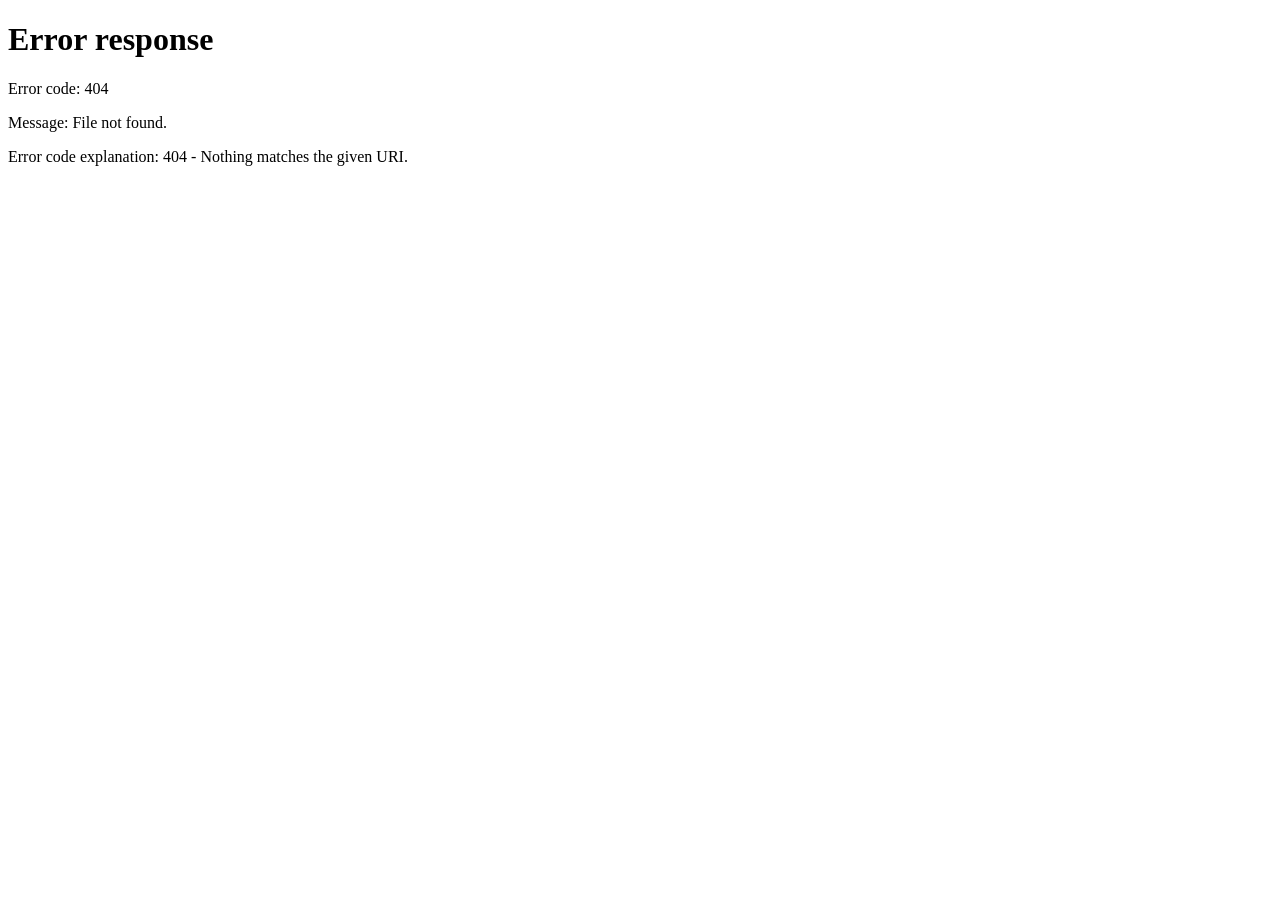
==== commit a4c981f2: "Update index.html" ====
--- a/index.html
+++ b/index.html
@@ -1,367 +1 @@
-<!DOCTYPE html>
-<html lang="en">
-<head>
-<meta charset="utf-8">
-<meta name="viewport" content="width=device-width, initial-scale=1, viewport-fit=cover">
-<meta name="apple-mobile-web-app-capable" content="yes">
-<meta name="mobile-web-app-capable" content="yes">
-<meta name="theme-color" content="#0a0e24">
-<title>ALFFF</title>
-<link rel="manifest" href="manifest.webmanifest">
-<meta name="apple-mobile-web-app-title" content="ALFFF">
-<link rel="icon" type="image/png" href="icon-192.png">
-<link rel="apple-touch-icon" href="[data-uri]">
-<link rel="stylesheet" href="https://fonts.googleapis.com/css2?family=Space+Grotesk:wght@400;500;700&display=swap">
-<style>
-:root{--bg:#14080f;--panel:#221019;--line:#43202f;--a:#ff6b4a;--b:#ffc24a;--text:#fff3ee;--mute:#b39a9f;color-scheme:dark}
-*{box-sizing:border-box;-webkit-tap-highlight-color:transparent}
-html,body{height:100%;margin:0}
-body{background:#050308;color:var(--text);font-family:'Space Grotesk',system-ui,sans-serif;display:flex;align-items:center;justify-content:center;overflow:hidden}
-button{font-family:inherit}
-.app{position:relative;width:100%;max-width:480px;height:100%;max-height:860px;background:var(--bg);overflow:hidden;display:flex;flex-direction:column;transition:background .6s;padding-top:env(safe-area-inset-top,0px);padding-bottom:env(safe-area-inset-bottom,0px)}
-@media(min-width:560px){.app{border-radius:36px;height:94%;border:1px solid var(--line);box-shadow:0 0 80px color-mix(in srgb,var(--a) 22%,transparent)}}
-#fx{position:absolute;inset:0;pointer-events:none;overflow:hidden;z-index:0}
-.dot{position:absolute;border-radius:50%;animation:drift var(--d) ease-in-out infinite alternate}
-@keyframes drift{from{opacity:.15;transform:translate(0,0)}to{opacity:.9;transform:translate(24px,-50px)}}
-.blob{position:absolute;border-radius:50%;opacity:.15;filter:blur(8px);animation:blob var(--d) ease-in-out infinite alternate}
-@keyframes blob{from{transform:translate(-30px,0) scale(.9)}to{transform:translate(50px,70px) scale(1.3)}}
-.scan{position:absolute;left:0;right:0;height:2px;background:var(--b);opacity:.2;animation:scan 5s linear infinite}
-@keyframes scan{from{top:0}to{top:100%}}
-header{position:relative;z-index:3;display:flex;align-items:center;justify-content:space-between;padding:12px 14px}
-.ib{width:44px;height:44px;border-radius:50%;border:1px solid var(--line);background:var(--panel);color:var(--text);font-size:18px;cursor:pointer;transition:transform .25s,border-color .25s;display:grid;place-items:center}
-.ib:hover{border-color:var(--a);transform:translateY(-2px)}.ib:active{transform:scale(.88)}
-.logo{display:flex;align-items:center;font-size:26px;font-weight:900;letter-spacing:2px}
-.gl{position:relative;background:linear-gradient(90deg,var(--a),var(--b),var(--a));background-size:200% 100%;-webkit-background-clip:text;background-clip:text;color:transparent;animation:shine 3s linear infinite}
-@keyframes shine{to{background-position:-200% 0}}
-.gl::after{content:attr(data-t);position:absolute;left:0;color:var(--b);-webkit-text-fill-color:var(--b);opacity:0;animation:glitch 3.4s infinite}
-@keyframes glitch{0%,86%,100%{opacity:0;transform:none}88%{opacity:.9;transform:translateX(4px)}90%{opacity:0}92%{opacity:.9;transform:translateX(-3px)}95%{opacity:0}}
-.pulse{position:relative;width:8px;height:8px;border-radius:50%;background:var(--a);margin-left:12px}
-.pulse::after{content:"";position:absolute;inset:0;border-radius:50%;background:var(--a);animation:ping 1.6s ease-out infinite}
-@keyframes ping{from{opacity:.6;transform:scale(1)}to{opacity:0;transform:scale(4)}}
-main{position:relative;z-index:1;flex:1;overflow-y:auto;padding:8px 18px 18px}
-.big{display:flex;font-size:84px;font-weight:900;line-height:1;letter-spacing:2px}
-.big span{display:inline-block;opacity:0;color:var(--a);animation:pop .7s cubic-bezier(.34,1.56,.64,1) forwards,float 2.8s ease-in-out infinite}
-.big span:nth-child(even){color:var(--b)}
-@keyframes pop{from{opacity:0;transform:translateY(50px) scale(.5) rotate(-10deg)}to{opacity:1;transform:none}}
-@keyframes float{0%,100%{transform:translateY(0)}50%{transform:translateY(-8px)}}
-.fade{opacity:0;animation:fade .55s cubic-bezier(.2,.8,.2,1) forwards}
-@keyframes fade{from{opacity:0;transform:translateY(18px) scale(.96)}to{opacity:1;transform:none}}
-.row{display:flex;align-items:center;gap:10px;margin-top:8px;font-size:15px}
-.tag{background:linear-gradient(135deg,var(--a),var(--b));color:var(--bg);font-weight:900;font-size:18px;padding:3px 14px;border-radius:999px}
-.intro{color:var(--mute);font-size:15px;line-height:1.5;margin:16px 0;min-height:46px}
-.cur{color:var(--b);animation:blink 1s steps(2) infinite}@keyframes blink{50%{opacity:0}}
-.chips{display:flex;flex-wrap:wrap;gap:10px}
-.chip{border:1px solid var(--a);background:color-mix(in srgb,var(--a) 10%,transparent);color:var(--text);font-size:14px;padding:10px 16px;border-radius:999px;cursor:pointer;transition:transform .2s,background .2s}
-.chip:hover{transform:translateY(-3px);background:var(--a);color:var(--bg)}.chip:active{transform:scale(.93)}
-.orbit{position:relative;width:120px;height:120px;margin:36px auto 0}
-.orbit i{position:absolute;border-radius:50%}
-.orbit i:nth-child(1){inset:0;border:2px dashed var(--a);animation:spin 9s linear infinite}
-.orbit i:nth-child(2){inset:22px;border:2px solid var(--b);animation:spin 7s linear infinite reverse}
-.orbit i::before{content:"";position:absolute;top:-6px;left:calc(50% - 6px);width:12px;height:12px;border-radius:50%;background:var(--b)}
-.orbit i:nth-child(2)::before{background:var(--a)}
-@keyframes spin{to{transform:rotate(360deg)}}
-.msgs{display:flex;flex-direction:column;gap:12px;padding-top:6px}
-.m{max-width:86%;padding:12px 16px;font-size:15px;line-height:1.5;white-space:pre-wrap;word-wrap:break-word;animation:fromr .45s cubic-bezier(.2,.9,.3,1.2) both;cursor:default}
-.me{align-self:flex-end;background:linear-gradient(135deg,var(--a),var(--b));color:var(--bg);font-weight:500;border-radius:22px 22px 6px 22px}
-.bot{align-self:flex-start;background:var(--panel);border:1px solid var(--line);border-radius:22px 22px 22px 6px;animation-name:froml;cursor:pointer}
-@keyframes fromr{from{opacity:0;transform:translateX(40px) scale(.9)}to{opacity:1;transform:none}}
-@keyframes froml{from{opacity:0;transform:translateX(-40px) scale(.9)}to{opacity:1;transform:none}}
-.typing{display:flex;gap:6px;padding:16px 18px}
-.typing i{width:9px;height:9px;border-radius:50%;background:var(--a);animation:bounce .9s ease-in-out infinite}
-.typing i:nth-child(2){animation-delay:.15s;background:var(--b)}.typing i:nth-child(3){animation-delay:.3s}
-@keyframes bounce{0%,100%{opacity:.35;transform:none}40%{opacity:1;transform:translateY(-7px)}}
-.err{align-self:stretch;border:1px solid var(--a);border-radius:18px;padding:12px 16px;font-size:13px;display:flex;gap:12px;justify-content:space-between;align-items:center;animation:fade .4s both}
-.err button{background:none;border:0;color:var(--b);font-weight:900;letter-spacing:.1em;cursor:pointer}
-form{position:relative;z-index:3;display:flex;gap:10px;padding:10px 14px 14px;align-items:flex-end}
-textarea{flex:1;min-width:0;resize:none;background:var(--panel);color:var(--text);border:1px solid var(--line);border-radius:26px;padding:14px 20px;font:inherit;font-size:16px;max-height:120px;outline:none;transition:border-color .25s,box-shadow .25s}
-textarea:focus{border-color:var(--a);box-shadow:0 0 0 4px color-mix(in srgb,var(--a) 20%,transparent)}
-.send{width:52px;height:52px;border-radius:50%;border:0;background:linear-gradient(135deg,var(--a),var(--b));color:var(--bg);font-size:22px;font-weight:900;cursor:pointer;transition:transform .15s;animation:glow 2s ease-in-out infinite}
-.send:active{transform:scale(.88) rotate(-12deg)}.send:disabled{opacity:.4;animation:none}
-@keyframes glow{0%,100%{box-shadow:0 0 0 0 color-mix(in srgb,var(--a) 55%,transparent)}50%{box-shadow:0 0 0 10px transparent}}
-.rip{position:relative;overflow:hidden}
-.ripple{position:absolute;border-radius:50%;background:rgba(255,255,255,.4);transform:scale(0);animation:rp .6s ease-out;pointer-events:none}
-@keyframes rp{to{transform:scale(4);opacity:0}}
-.spark{position:fixed;width:8px;height:8px;border-radius:50%;pointer-events:none;z-index:99;animation:spark .8s ease-out forwards}
-@keyframes spark{to{opacity:0;transform:translate(var(--x),var(--y)) scale(.2)}}
-.ov{position:absolute;inset:0;z-index:10;background:rgba(0,0,0,.55);backdrop-filter:blur(6px);opacity:0;pointer-events:none;transition:opacity .3s}
-.ov.on{opacity:1;pointer-events:auto}
-#drawer{position:absolute;top:0;bottom:0;left:0;width:84%;max-width:340px;z-index:11;background:var(--bg);border-right:1px solid var(--line);border-radius:0 32px 32px 0;transform:translateX(-105%);transition:transform .4s cubic-bezier(.2,.9,.3,1);display:flex;flex-direction:column;padding:calc(16px + env(safe-area-inset-top,0px)) 14px 14px}
-#drawer.on{transform:none}
-#drawer h3{margin:4px 6px 12px;font-size:22px;font-weight:900;color:var(--a);letter-spacing:2px}
-#list{flex:1;overflow-y:auto;display:flex;flex-direction:column;gap:10px}
-.chat{display:flex;align-items:center;gap:8px;background:var(--panel);border:1px solid var(--line);border-radius:20px;padding:6px 6px 6px 16px;animation:fade .45s both;cursor:pointer;transition:border-color .2s,transform .2s}
-.chat:hover{transform:translateX(4px)}.chat.cur2{border-color:var(--a)}
-.chat span{flex:1;overflow:hidden;white-space:nowrap;text-overflow:ellipsis;font-size:15px}
-.chat button{width:34px;height:34px;border-radius:50%;border:0;background:none;color:var(--mute);cursor:pointer;font-size:16px}
-.chat button:hover{background:var(--line);color:var(--text)}
-.pill{border:0;border-radius:999px;background:linear-gradient(135deg,var(--a),var(--b));color:var(--bg);font-weight:900;letter-spacing:.08em;font-size:14px;padding:14px;cursor:pointer;margin-top:12px;transition:transform .15s}
-.pill:active{transform:scale(.95)}
-.pill.ghost{background:none;border:1px solid var(--line);color:var(--text)}
-.modal{position:absolute;left:16px;right:16px;top:50%;z-index:12;background:var(--bg);border:1px solid var(--line);border-radius:30px;padding:22px;transform:translateY(-40%) scale(.9);opacity:0;pointer-events:none;transition:transform .4s cubic-bezier(.2,.9,.3,1.2),opacity .3s;max-height:90%;overflow-y:auto}
-.modal.on{transform:translateY(-50%);opacity:1;pointer-events:auto}
-.modal h3{margin:0 0 6px;font-size:22px;font-weight:900;color:var(--a);letter-spacing:2px}
-.modal p{color:var(--mute);font-size:13px;line-height:1.5;margin:6px 0 12px}
-.modal input{width:100%;background:var(--panel);color:var(--text);border:1px solid var(--line);border-radius:999px;padding:14px 18px;font:inherit;font-size:16px;outline:none}
-.modal input:focus{border-color:var(--a)}
-.sw{display:flex;gap:12px;margin:14px 0 4px}
-.sw button{width:38px;height:38px;border-radius:50%;border:2px solid transparent;cursor:pointer;transition:transform .25s}
-.sw button:hover{transform:scale(1.15) rotate(15deg)}.sw button.on{border-color:var(--text);transform:scale(1.15)}
-#toast{position:absolute;left:50%;bottom:90px;z-index:20;transform:translate(-50%,30px);background:var(--text);color:var(--bg);padding:8px 18px;border-radius:999px;font-size:13px;font-weight:700;opacity:0;transition:.35s;pointer-events:none}
-#toast.on{opacity:1;transform:translate(-50%,0)}
-#ctl{position:relative;z-index:3;display:flex;flex-wrap:wrap;gap:8px;padding:0 14px}
-.cc{border:1px solid var(--line);background:var(--panel);color:var(--text);border-radius:999px;padding:8px 14px;font-size:13px;cursor:pointer;transition:transform .2s,border-color .2s;animation:fade .4s both}
-.cc:hover{border-color:var(--a);transform:translateY(-2px)}.cc:active{transform:scale(.93)}
-#mic.on{border-color:var(--a);background:var(--a);color:var(--bg);animation:micp 1.1s ease-out infinite}
-@keyframes micp{0%{box-shadow:0 0 0 0 color-mix(in srgb,var(--a) 60%,transparent)}100%{box-shadow:0 0 0 14px transparent}}
-.acts{align-self:flex-start;display:flex;gap:6px;margin:-6px 0 0 6px}
-.acts button{width:32px;height:32px;border-radius:50%;border:1px solid var(--line);background:var(--panel);cursor:pointer;font-size:14px;transition:transform .2s,border-color .2s}
-.acts button:hover{transform:scale(1.15);border-color:var(--a)}
-.pic{display:block;max-width:180px;border-radius:14px;margin-bottom:8px}
-#vo{position:absolute;inset:0;z-index:15;background:color-mix(in srgb,var(--bg) 94%,transparent);backdrop-filter:blur(10px);display:flex;flex-direction:column;align-items:center;justify-content:center;gap:22px;opacity:0;pointer-events:none;transition:opacity .4s}
-#vo.on{opacity:1;pointer-events:auto}
-#voX{position:absolute;top:calc(14px + env(safe-area-inset-top,0px));right:14px}
-.orb{position:relative;width:170px;height:170px;border-radius:50%;background:radial-gradient(circle at 35% 30%,var(--b),var(--a));box-shadow:0 0 60px color-mix(in srgb,var(--a) 55%,transparent)}
-.orb i{position:absolute;inset:0;border-radius:50%;border:2px solid var(--a);opacity:0}
-.orb.listen{animation:breathe 1.6s ease-in-out infinite}.orb.listen i{animation:ring 2s ease-out infinite}
-.orb.listen i:nth-child(2){animation-delay:.6s}.orb.listen i:nth-child(3){animation-delay:1.2s}
-@keyframes ring{from{opacity:.8;transform:scale(1)}to{opacity:0;transform:scale(2.3)}}
-@keyframes breathe{50%{transform:scale(1.08)}}
-.orb.think{border-radius:42%;animation:spin 1.2s linear infinite}
-.orb.speak{animation:talk .45s ease-in-out infinite alternate}.orb.speak i{animation:ring 1.2s ease-out infinite}
-@keyframes talk{from{transform:scale(.93)}to{transform:scale(1.13)}}
-#vst{font-size:20px;font-weight:900;letter-spacing:.12em;color:var(--a)}
-#vtx{color:var(--mute);max-width:80%;text-align:center;min-height:60px;font-size:15px;line-height:1.5;overflow:hidden}
-.set label{display:block;font-size:13px;color:var(--mute);margin:12px 0 0}
-.set select{width:100%;background:var(--panel);color:var(--text);border:1px solid var(--line);border-radius:999px;padding:12px 16px;font:inherit;font-size:15px;margin-top:6px;outline:none}
-.set input[type=range]{padding:0;border:0;background:none;accent-color:var(--a);margin-top:8px}
-.set label.chk{display:flex;align-items:center;gap:10px;color:var(--text)}
-.set input[type=checkbox]{width:20px;height:20px;padding:0;accent-color:var(--a)}
-</style>
-</head>
-<body>
-<div class="app" id="app">
-  <div id="fx"></div>
-  <header>
-    <button class="ib rip" id="menuBtn" aria-label="Chats">☰</button>
-    <div class="logo"><span class="gl" data-t="ALFFF">ALFFF</span><span class="pulse"></span></div>
-    <div style="display:flex;gap:8px"><button class="ib rip" id="themeBtn" aria-label="Change theme">🎨</button><button class="ib rip" id="setBtn" aria-label="Settings">⚙</button></div>
-  </header>
-  <main id="main"></main>
-  <div id="ctl"></div>
-  <form id="f">
-    <button class="ib rip" id="clip" type="button" aria-label="Attach image">📎</button><input type="file" id="file" accept="image/*" hidden>
-    <textarea id="t" rows="1" placeholder="Message ALFFF…"></textarea>
-    <button class="ib rip" id="mic" type="button" aria-label="Dictate">🎤</button>
-    <button class="send rip" id="b" type="submit" aria-label="Send">➤</button>
-  </form>
-  <div class="ov" id="ov"></div>
-  <aside id="drawer">
-    <h3>CHATS</h3>
-    <div id="list"></div>
-    <button class="pill rip" id="newBtn">＋ NEW CHAT</button>
-  </aside>
-  <div class="modal" id="modal">
-    <h3>SETTINGS</h3>
-    <p>Paste your Claude API key (console.anthropic.com). It’s saved only on this device. Tip: set a monthly spend limit on the key.</p>
-    <input id="keyIn" type="password" placeholder="sk-ant-…" autocomplete="off">
-    <div class="sw" id="sw"></div>
-    <div class="set">
-      <label>Personality<select id="pSel"></select></label>
-      <label>Speech language<select id="lSel"></select></label>
-      <label>Voice<select id="vSel"></select></label>
-      <label>Speaking speed <b id="rv">1.0×</b><input id="rate" type="range" min="0.6" max="1.6" step="0.1"></label>
-      <label class="chk"><input type="checkbox" id="auto"> Read every reply aloud</label>
-      <button class="pill ghost rip" style="width:100%" type="button" id="expBtn">EXPORT THIS CHAT</button>
-    </div>
-    <button class="pill rip" style="width:100%" id="saveBtn">SAVE</button>
-    <button class="pill ghost" style="width:100%" id="wipeBtn">DELETE ALL CHATS</button>
-  </div>
-  <div id="vo"><button class="ib rip" id="voX" aria-label="Close voice mode">✕</button><div class="orb listen" id="orb"><i></i><i></i><i></i></div><div id="vst">LISTENING…</div><div id="vtx"></div><button class="pill rip" id="voStop" style="padding:14px 38px">END VOICE MODE</button></div>
-  <div id="toast"></div>
-</div>
-<script>
-(function(){
-var MODEL='claude-sonnet-5-5';
-var SYS='You are ALFFF, a friendly, sharp, concise AI assistant with a bold, confident personality. Keep answers clear and useful, short by default. Plain text, no markdown headings.';
-var THEMES=[
- {n:'Sunset',bg:'#14080f',panel:'#221019',line:'#43202f',a:'#ff6b4a',b:'#ffc24a',text:'#fff3ee',mute:'#b39a9f'},
- {n:'Neon',bg:'#05051a',panel:'#0e0e2a',line:'#24235a',a:'#8b5cf6',b:'#22d3ee',text:'#eef2ff',mute:'#8b8fb8'},
- {n:'Mint',bg:'#06130f',panel:'#0c211b',line:'#1a4034',a:'#2dd4a0',b:'#a3e635',text:'#ecfdf5',mute:'#8fb3a5'},
- {n:'Ocean',bg:'#04101c',panel:'#0a1d30',line:'#163a5c',a:'#38bdf8',b:'#818cf8',text:'#eff8ff',mute:'#8aa6bf'},
- {n:'Candy',bg:'#170a18',panel:'#26112a',line:'#4a2150',a:'#f472b6',b:'#fde047',text:'#fff1fb',mute:'#b898b8'}];
-var $=function(i){return document.getElementById(i)};
-var S={get:function(k,d){try{var v=localStorage.getItem('alfff.'+k);return v==null?d:JSON.parse(v)}catch(e){return d}},set:function(k,v){try{localStorage.setItem('alfff.'+k,JSON.stringify(v))}catch(e){}}};
-var key=S.get('key',''),chats=S.get('chats',[]),activeId=S.get('active',null),ti=S.get('theme',0),busy=false,lastErr=null;
-var main=$('main'),t=$('t'),b=$('b');
-
-function theme(i){ti=i%THEMES.length;var T=THEMES[ti],r=document.documentElement.style;
-  ['bg','panel','line','a','b','text','mute'].forEach(function(k){r.setProperty('--'+k,T[k])});
-  document.querySelector('meta[name=theme-color]').content=T.bg;S.set('theme',ti);
-  [].forEach.call($('sw').children,function(x,j){x.classList.toggle('on',j===ti)});
-  [].forEach.call(document.querySelectorAll('.dot'),function(d,j){d.style.background=j%3===0?T.b:T.a});
-  [].forEach.call(document.querySelectorAll('.blob'),function(d,j){d.style.background=j?T.b:T.a});}
-THEMES.forEach(function(T,i){var x=document.createElement('button');x.title=T.n;x.style.background='linear-gradient(135deg,'+T.a+','+T.b+')';x.onclick=function(){theme(i)};$('sw').appendChild(x)});
-
-// background fx
-var fx=$('fx');
-for(var i=0;i<26;i++){var d=document.createElement('div');d.className='dot';var r=2+Math.random()*3;d.style.cssText='left:'+Math.random()*96+'%;top:'+Math.random()*92+'%;width:'+r*2+'px;height:'+r*2+'px;--d:'+(4+Math.random()*5)+'s';fx.appendChild(d)}
-[[300,'-5%','-30%',7],[260,'55%','45%',9]].forEach(function(o){var z=document.createElement('div');z.className='blob';z.style.cssText='width:'+o[0]+'px;height:'+o[0]+'px;top:'+o[1]+';left:'+o[2]+';--d:'+o[3]+'s';fx.appendChild(z)});
-var sc=document.createElement('div');sc.className='scan';fx.appendChild(sc);
-theme(ti);
-
-// cursor sparks + ripples
-var lastS=0;
-document.addEventListener('pointermove',function(e){var n=Date.now();if(n-lastS<45)return;lastS=n;var s=document.createElement('div');s.className='spark';var T=THEMES[ti];
-  s.style.cssText='left:'+e.clientX+'px;top:'+e.clientY+'px;background:'+(Math.random()<.5?T.a:T.b)+';--x:'+(Math.random()*40-20)+'px;--y:'+(Math.random()*40-10)+'px';document.body.appendChild(s);setTimeout(function(){s.remove()},800)});
-document.addEventListener('pointerdown',function(e){var el=e.target.closest&&e.target.closest('.rip');if(!el)return;var rc=el.getBoundingClientRect(),z=Math.max(rc.width,rc.height),p=document.createElement('span');p.className='ripple';
-  p.style.cssText='width:'+z+'px;height:'+z+'px;left:'+(e.clientX-rc.left-z/2)+'px;top:'+(e.clientY-rc.top-z/2)+'px';el.appendChild(p);setTimeout(function(){p.remove()},600)});
-
-function toast(m){var x=$('toast');x.textContent=m;x.classList.add('on');setTimeout(function(){x.classList.remove('on')},1400)}
-function save(){S.set('chats',chats.map(function(c){return {id:c.id,title:c.title,msgs:c.msgs.map(function(m){return {role:m.role,content:m.content}})}}));S.set('active',activeId)}
-function cur(){var c=chats.filter(function(x){return x.id===activeId})[0];if(!c){c=chats[0]}if(!c){c={id:Math.random().toString(36).slice(2),title:'New chat',msgs:[]};chats.unshift(c)}activeId=c.id;return c}
-
-function intro(){
-  main.innerHTML='';var big=document.createElement('div');big.className='big';
-  'ALFFF'.split('').forEach(function(c,i){var s=document.createElement('span');s.textContent=c;s.style.animationDelay=i*110+'ms,'+(1300+i*160)+'ms';big.appendChild(s)});main.appendChild(big);
-  main.insertAdjacentHTML('beforeend','<div class="row fade" style="animation-delay:700ms"><span>Hello, I’m</span><span class="tag">ALFFF.</span></div><p class="intro"><span id="tw"></span><span class="cur">▍</span></p>');
-  var ch=document.createElement('div');ch.className='chips';
-  ['Help me plan my day','Explain something simply','Brainstorm app ideas','Write a message for me'].forEach(function(q,i){var c=document.createElement('button');c.className='chip rip fade';c.style.animationDelay=1150+i*130+'ms';c.textContent=q;c.onclick=function(){send(q)};ch.appendChild(c)});
-  main.appendChild(ch);main.insertAdjacentHTML('beforeend','<div class="orbit fade" style="animation-delay:1700ms"><i></i><i></i></div>');
-  var msg='Ask me anything. Pick a starter or type your own.',k=0;clearInterval(window._tw);
-  setTimeout(function(){window._tw=setInterval(function(){var e=$('tw');if(!e||k>=msg.length){clearInterval(window._tw);return}e.textContent=msg.slice(0,++k)},35)},1000)}
-function bubble(role,text,img){var ms=$('ms');if(!ms){main.innerHTML='<div class="msgs" id="ms"></div>';ms=$('ms')}
-  var d=document.createElement('div');d.className='m '+(role==='user'?'me':'bot');d.textContent=text;if(img){var im=document.createElement('img');im.src=img;im.className='pic';d.insertBefore(im,d.firstChild)}
-  if(role!=='user')d.onclick=function(){try{navigator.clipboard.writeText(d.textContent);toast('Copied')}catch(e){}};
-  ms.appendChild(d);
-  if(role!=='user'){var a=document.createElement('div');a.className='acts';a.innerHTML='<button title="Read aloud">🔊</button><button title="Copy">📋</button>';a.children[0].onclick=function(){if(synth&&synth.speaking){speakTok++;synth.cancel();return}speak(d.textContent)};a.children[1].onclick=function(){try{navigator.clipboard.writeText(d.textContent);toast('Copied')}catch(e){}};ms.appendChild(a)}
-  main.scrollTop=main.scrollHeight;return d}
-function render(){ctl();var c=cur();if(!c.msgs.length){intro();return}main.innerHTML='<div class="msgs" id="ms"></div>';c.msgs.forEach(function(m){bubble(m.role,m.content)})}
-function list(){var l=$('list');l.innerHTML='';chats.forEach(function(c,i){var x=document.createElement('div');x.className='chat'+(c.id===activeId?' cur2':'');x.style.animationDelay=i*60+'ms';
-  x.innerHTML='<span></span><button aria-label="Delete">✕</button>';x.firstChild.textContent=c.title;
-  x.onclick=function(){activeId=c.id;save();close();render()};
-  x.lastChild.onclick=function(e){e.stopPropagation();chats=chats.filter(function(z){return z!==c});if(activeId===c.id)activeId=null;save();cur();list();render()};l.appendChild(x)})}
-function open(el){$('ov').classList.add('on');el.classList.add('on')}
-function close(){['drawer','modal','ov'].forEach(function(i){$(i).classList.remove('on')})}
-function newChat(){var c=cur();if(!c.msgs.length){close();return}c={id:Math.random().toString(36).slice(2),title:'New chat',msgs:[]};chats.unshift(c);activeId=c.id;save();close();render()}
-
-async function ask(c){
-  busy=true;b.disabled=true;lastErr=null;lastReply='';ctl();
-  var ty=document.createElement('div');ty.className='m bot typing';ty.innerHTML='<i></i><i></i><i></i>';$('ms').appendChild(ty);main.scrollTop=main.scrollHeight;
-  var el=null,full='';
-  try{
-    var res=await fetch('https://api.anthropic.com/v1/messages',{method:'POST',signal:(abortC=new AbortController()).signal,headers:{'content-type':'application/json','x-api-key':key,'anthropic-version':'2023-06-01','anthropic-dangerous-direct-browser-access':'true'},body:JSON.stringify({model:MODEL,max_tokens:1024,stream:true,system:SYS+PERSONAS[V.persona||0].p+(voiceOn?' You are in a spoken conversation: reply in 1-3 short sentences, plain words, no lists or symbols.':''),messages:apiMsgs(c)})});
-    if(!res.ok){var m='Error '+res.status;try{var j=await res.json();m=(j.error&&j.error.message)||m}catch(e){}throw new Error(res.status===401?'That API key was rejected. Check it in Settings.':m)}
-    var rd=res.body.getReader(),dec=new TextDecoder(),buf='';
-    for(;;){var r=await rd.read();if(r.done)break;buf+=dec.decode(r.value,{stream:true});var lines=buf.split('\n');buf=lines.pop();
-      for(var i=0;i<lines.length;i++){var ln=lines[i];if(ln.indexOf('data:')!==0)continue;
-        try{var ev=JSON.parse(ln.slice(5));if(ev.type==='content_block_delta'&&ev.delta&&ev.delta.type==='text_delta'){if(!el){ty.remove();el=bubble('assistant','')}full+=ev.delta.text;el.textContent=full;main.scrollTop=main.scrollHeight}}catch(e){}}}
-    if(!full)throw new Error('Empty reply. Try again.');
-    c.msgs.push({role:'assistant',content:full});save();lastReply=full;if(V.auto&&!voiceOn)speak(full);
-  }catch(e){
-    ty.remove();if(full){c.msgs.push({role:'assistant',content:full});save()}
-    if(e.name==='AbortError'){busy=false;b.disabled=false;ctl();return}
-    var msg=/Failed to fetch|Load failed|NetworkError/i.test(e.message)?'Can’t reach Claude. Check your internet connection.':e.message;
-    var er=document.createElement('div');er.className='err';er.innerHTML='<span></span><button>RETRY</button>';er.firstChild.textContent=msg;
-    er.lastChild.onclick=function(){er.remove();if(c.msgs.length&&c.msgs[c.msgs.length-1].role==='user')ask(c)};$('ms').appendChild(er);main.scrollTop=main.scrollHeight}
-  busy=false;b.disabled=false;ctl()}
-function send(raw){
-  var text=(typeof raw==='string'?raw:t.value).trim();if(!text&&pend)text='Describe this image.';if(!text||busy)return;
-  if(!key){open($('modal'));return}
-  var c=cur();if(!c.msgs.length){c.title=text.slice(0,30);main.innerHTML='<div class="msgs" id="ms"></div>'}
-  c.msgs.push({role:'user',content:text,img:pend});save();bubble('user',text,pend);pend=null;try{if(dictOn)dict.stop()}catch(e){}t.value='';t.style.height='auto';return ask(c)}
-
-
-/* ===== voice, speech, images, extras ===== */
-var synth=window.speechSynthesis,SR=window.SpeechRecognition||window.webkitSpeechRecognition;
-var V=S.get('voice',{}),lastReply='',abortC=null,voiceOn=false,speakTok=0,pend=null,rec=null,dict=null,dictOn=false,dictBase='';
-var PERSONAS=[{n:'Assistant',p:''},{n:'Teacher',p:' Explain things step by step like a patient teacher, with simple examples.'},{n:'Coder',p:' You are an expert programmer. Give working code and brief explanations.'},{n:'Translator',p:' Translate whatever the user writes between English and their language, and explain nuances briefly.'},{n:'Funny friend',p:' Be witty and playful with light jokes, but still helpful.'},{n:'Coach',p:' Act as a motivating study and life coach: ask one good question, then give a concrete next step.'}];
-var LANGS=[['en-US','English (US)'],['en-GB','English (UK)'],['en-IN','English (India)'],['hi-IN','Hindi'],['ur-PK','Urdu'],['bn-IN','Bengali'],['ar-SA','Arabic'],['es-ES','Spanish'],['fr-FR','French'],['de-DE','German'],['it-IT','Italian'],['pt-BR','Portuguese'],['ru-RU','Russian'],['tr-TR','Turkish'],['ja-JP','Japanese'],['ko-KR','Korean'],['zh-CN','Chinese']];
-function sv(){S.set('voice',V)}
-function apiMsgs(c){return c.msgs.slice(-40).map(function(m){if(!m.img)return {role:m.role,content:m.content};return {role:m.role,content:[{type:'image',source:{type:'base64',media_type:'image/jpeg',data:m.img.split(',')[1]}},{type:'text',text:m.content}]}})}
-
-// text to speech
-function clean(s){return s.replace(/[*_`#>]/g,'').replace(/https?:\/\/\S+/g,'link')}
-function speak(text,done){
-  if(!synth){toast('Text to speech isn’t supported in this browser');done&&done();return}
-  synth.cancel();var tok=++speakTok,parts=clean(text).match(/[^.!?\n]+[.!?]*/g)||[clean(text)],i=0,vo=synth.getVoices().filter(function(x){return x.name===V.voice})[0];
-  (function next(){if(tok!==speakTok)return;if(i>=parts.length){done&&done();return}
-    var u=new SpeechSynthesisUtterance(parts[i++].trim());if(!u.text){next();return}
-    u.rate=V.rate||1;u.lang=V.lang||'en-US';if(vo){u.voice=vo;u.lang=vo.lang}
-    u.onend=next;u.onerror=function(){if(tok===speakTok)done&&done()};synth.speak(u)})()}
-
-// speech to text (dictation)
-$('mic').onclick=function(){
-  if(dictOn){dict.stop();return}
-  if(!SR){toast('Speech to text needs Chrome, Edge or Safari');return}
-  dict=new SR();dict.lang=V.lang||'en-US';dict.interimResults=true;dict.continuous=true;dictBase=t.value?t.value+' ':'';
-  dict.onresult=function(e){var s='';for(var i=0;i<e.results.length;i++)s+=e.results[i][0].transcript;t.value=dictBase+s;t.dispatchEvent(new Event('input'))};
-  dict.onerror=function(e){if(e.error==='not-allowed'||e.error==='service-not-allowed')toast('Microphone blocked. Allow it in your browser.')};
-  dict.onend=function(){dictOn=false;$('mic').classList.remove('on')};
-  try{dict.start();dictOn=true;$('mic').classList.add('on')}catch(e){}};
-
-// voice assistant (hands-free loop: listen -> think -> speak -> listen)
-function vstate(s,txt){$('orb').className='orb '+s;$('vst').textContent={listen:'LISTENING…',think:'THINKING…',speak:'SPEAKING…'}[s];if(txt!=null)$('vtx').textContent=txt}
-function vstart(){
-  if(!SR){toast('Voice mode needs Chrome, Edge or Safari');return}
-  if(!key){open($('modal'));return}
-  if(dictOn)dict.stop();voiceOn=true;$('vo').classList.add('on');vloop()}
-function vstop(){voiceOn=false;speakTok++;try{rec&&rec.abort()}catch(e){}if(synth)synth.cancel();if(abortC&&busy)abortC.abort();$('vo').classList.remove('on');ctl()}
-function vloop(){
-  if(!voiceOn)return;vstate('listen','');var got='';
-  rec=new SR();rec.lang=V.lang||'en-US';rec.interimResults=true;rec.continuous=false;
-  rec.onresult=function(e){var s='',f=false;for(var i=0;i<e.results.length;i++){s+=e.results[i][0].transcript;f=e.results[i].isFinal}$('vtx').textContent=s;if(f)got=s};
-  rec.onerror=function(e){if(e.error==='not-allowed'||e.error==='service-not-allowed'){toast('Microphone blocked. Allow it in your browser.');vstop()}};
-  rec.onend=async function(){
-    if(!voiceOn)return;if(!got.trim()){setTimeout(vloop,300);return}
-    vstate('think',got);lastReply='';await send(got);if(!voiceOn)return;
-    if(lastReply){vstate('speak',lastReply);speak(lastReply,function(){if(voiceOn)vloop()})}else setTimeout(vloop,700)};
-  try{rec.start()}catch(e){setTimeout(vloop,500)}}
-$('voX').onclick=vstop;$('voStop').onclick=vstop;
-
-// image attach
-$('clip').onclick=function(){$('file').click()};
-$('file').onchange=function(){var f=this.files[0];this.value='';if(!f)return;var rd=new FileReader();
-  rd.onload=function(){var im=new Image();im.onload=function(){var k=Math.min(1,1024/Math.max(im.width,im.height)),cv=document.createElement('canvas');cv.width=im.width*k;cv.height=im.height*k;cv.getContext('2d').drawImage(im,0,0,cv.width,cv.height);pend=cv.toDataURL('image/jpeg',.75);ctl();toast('Image ready. Ask about it!')};im.src=rd.result};rd.readAsDataURL(f)};
-
-// quick controls: voice mode, stop, regenerate, image chip
-function regen(){var c=cur();if(busy||!c.msgs.length)return;if(c.msgs[c.msgs.length-1].role==='assistant')c.msgs.pop();if(!c.msgs.length)return;save();render();ask(c)}
-function ctl(){var c=cur(),h='<button class="cc rip" id="vBtn">🎧 Voice mode</button>';
-  if(busy)h+='<button class="cc rip" id="stBtn">■ Stop</button>';
-  else if(c.msgs.length&&c.msgs[c.msgs.length-1].role==='assistant')h+='<button class="cc rip" id="rgBtn">↻ Regenerate</button>';
-  if(pend)h+='<button class="cc rip" id="imBtn">🖼 Image ✕</button>';
-  $('ctl').innerHTML=h;$('vBtn').onclick=vstart;
-  if($('stBtn'))$('stBtn').onclick=function(){if(abortC)abortC.abort()};
-  if($('rgBtn'))$('rgBtn').onclick=regen;
-  if($('imBtn'))$('imBtn').onclick=function(){pend=null;ctl()}}
-
-// extra settings: personality, language, voice, speed, auto-read, export
-function fillSet(){
-  var p=$('pSel');p.innerHTML='';PERSONAS.forEach(function(x,i){p.appendChild(new Option(x.n,i))});p.value=V.persona||0;
-  var l=$('lSel');l.innerHTML='';LANGS.forEach(function(x){l.appendChild(new Option(x[1],x[0]))});l.value=V.lang||'en-US';
-  var v=$('vSel');v.innerHTML='';v.appendChild(new Option('Default voice',''));
-  if(synth)synth.getVoices().filter(function(x){return x.lang.slice(0,2)===(V.lang||'en-US').slice(0,2)}).forEach(function(x){v.appendChild(new Option(x.name,x.name))});v.value=V.voice||'';
-  $('rate').value=V.rate||1;$('rv').textContent=(V.rate||1).toFixed(1)+'×';$('auto').checked=!!V.auto}
-if(synth)synth.onvoiceschanged=fillSet;
-$('pSel').onchange=function(){V.persona=+this.value;sv();toast(PERSONAS[V.persona].n+' mode')};
-$('lSel').onchange=function(){V.lang=this.value;V.voice='';sv();fillSet()};
-$('vSel').onchange=function(){V.voice=this.value;sv();speak('Hi, I’m ALFFF.')};
-$('rate').oninput=function(){V.rate=+this.value;$('rv').textContent=V.rate.toFixed(1)+'×';sv()};
-$('rate').onchange=function(){speak('This is how fast I talk.')};
-$('auto').onchange=function(){V.auto=this.checked;sv()};
-$('expBtn').onclick=function(){var c=cur(),tx=c.title+'\n\n'+c.msgs.map(function(m){return (m.role==='user'?'You: ':'ALFFF: ')+m.content}).join('\n\n'),a=document.createElement('a');a.href=URL.createObjectURL(new Blob([tx],{type:'text/plain'}));a.download='ALFFF-chat.txt';a.click();toast('Chat exported')};
-
-$('f').addEventListener('submit',function(e){e.preventDefault();send()});
-t.addEventListener('keydown',function(e){if(e.key==='Enter'&&!e.shiftKey){e.preventDefault();send()}});
-t.addEventListener('input',function(){t.style.height='auto';t.style.height=Math.min(t.scrollHeight,120)+'px'});
-$('menuBtn').onclick=function(){list();open($('drawer'))};
-$('setBtn').onclick=function(){$('keyIn').value=key;fillSet();open($('modal'))};
-$('themeBtn').onclick=function(){theme(ti+1);toast(THEMES[ti].n+' theme')};
-$('ov').onclick=close;$('newBtn').onclick=newChat;
-$('saveBtn').onclick=function(){key=$('keyIn').value.trim();S.set('key',key);close();toast(key?'Saved':'Key removed')};
-$('wipeBtn').onclick=function(){chats=[];activeId=null;save();cur();close();render();toast('Chats deleted')};
-render();if(!key)setTimeout(function(){open($('modal'))},900);
-})();
-</script>
-<script>if('serviceWorker' in navigator&&location.protocol.indexOf('http')===0){navigator.serviceWorker.register('sw.js').catch(function(){})}</script>
-</body>
-</html>
+<!doctype html><meta charset="utf-8"><meta name="viewport" content="width=device-width,initial-scale=1"><title>ALFFF</title><meta http-equiv="refresh" content="0;url=app-free.html"><script>location.replace("app-free.html")</script>
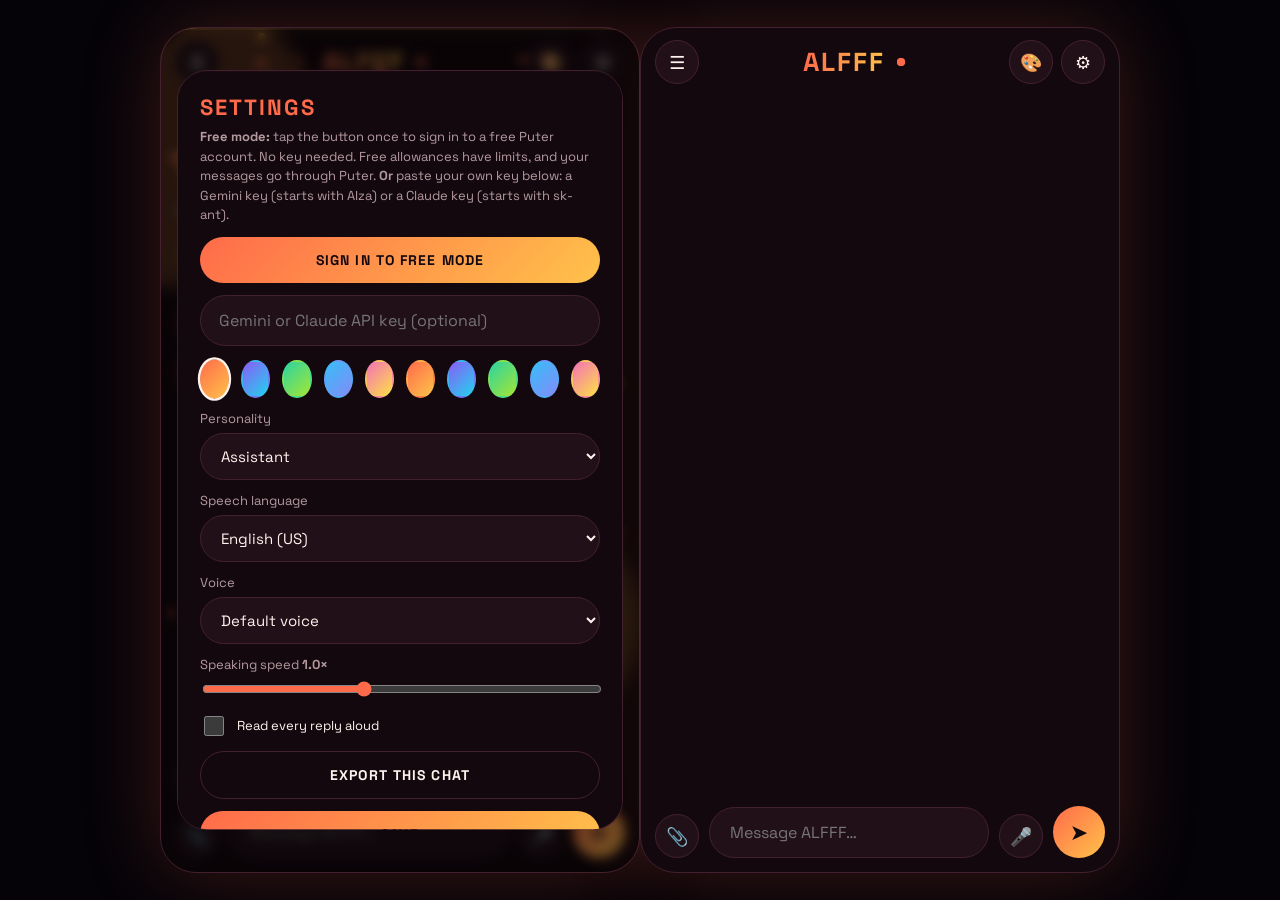
==== commit c4a1f3d8: "Update index.html" ====
--- a/index.html
+++ b/index.html
@@ -1 +1,854 @@
-<!doctype html><meta charset="utf-8"><meta name="viewport" content="width=device-width,initial-scale=1"><title>ALFFF</title><meta http-equiv="refresh" content="0;url=app-free.html"><script>location.replace("app-free.html")</script>
+<!DOCTYPE html>
+<html lang="en">
+<head>
+<meta charset="utf-8">
+<meta name="viewport" content="width=device-width, initial-scale=1, viewport-fit=cover">
+<meta name="apple-mobile-web-app-capable" content="yes">
+<meta name="mobile-web-app-capable" content="yes">
+<meta name="theme-color" content="#0a0e24">
+<title>ALFFF</title>
+<link rel="manifest" href="manifest.webmanifest">
+<script src="https://js.puter.com/v2/"></script>
+<meta name="apple-mobile-web-app-title" content="ALFFF">
+<link rel="icon" type="image/png" href="icon-192.png">
+<link rel="apple-touch-icon" href="[data-uri]">
+<link rel="stylesheet" href="https://fonts.googleapis.com/css2?family=Space+Grotesk:wght@400;500;700&display=swap">
+<style>
+:root{--bg:#14080f;--panel:#221019;--line:#43202f;--a:#ff6b4a;--b:#ffc24a;--text:#fff3ee;--mute:#b39a9f;color-scheme:dark}
+*{box-sizing:border-box;-webkit-tap-highlight-color:transparent}
+html,body{height:100%;margin:0}
+body{background:#050308;color:var(--text);font-family:'Space Grotesk',system-ui,sans-serif;display:flex;align-items:center;justify-content:center;overflow:hidden}
+button{font-family:inherit}
+.app{position:relative;width:100%;max-width:480px;height:100%;max-height:860px;background:var(--bg);overflow:hidden;display:flex;flex-direction:column;transition:background .6s;padding-top:env(safe-area-inset-top,0px);padding-bottom:env(safe-area-inset-bottom,0px)}
+@media(min-width:560px){.app{border-radius:36px;height:94%;border:1px solid var(--line);box-shadow:0 0 80px color-mix(in srgb,var(--a) 22%,transparent)}}
+#fx{position:absolute;inset:0;pointer-events:none;overflow:hidden;z-index:0}
+.dot{position:absolute;border-radius:50%;animation:drift var(--d) ease-in-out infinite alternate}
+@keyframes drift{from{opacity:.15;transform:translate(0,0)}to{opacity:.9;transform:translate(24px,-50px)}}
+.blob{position:absolute;border-radius:50%;opacity:.15;filter:blur(8px);animation:blob var(--d) ease-in-out infinite alternate}
+@keyframes blob{from{transform:translate(-30px,0) scale(.9)}to{transform:translate(50px,70px) scale(1.3)}}
+.scan{position:absolute;left:0;right:0;height:2px;background:var(--b);opacity:.2;animation:scan 5s linear infinite}
+@keyframes scan{from{top:0}to{top:100%}}
+header{position:relative;z-index:3;display:flex;align-items:center;justify-content:space-between;padding:12px 14px}
+.ib{width:44px;height:44px;border-radius:50%;border:1px solid var(--line);background:var(--panel);color:var(--text);font-size:18px;cursor:pointer;transition:transform .25s,border-color .25s;display:grid;place-items:center}
+.ib:hover{border-color:var(--a);transform:translateY(-2px)}.ib:active{transform:scale(.88)}
+.logo{display:flex;align-items:center;font-size:26px;font-weight:900;letter-spacing:2px}
+.gl{position:relative;background:linear-gradient(90deg,var(--a),var(--b),var(--a));background-size:200% 100%;-webkit-background-clip:text;background-clip:text;color:transparent;animation:shine 3s linear infinite}
+@keyframes shine{to{background-position:-200% 0}}
+.gl::after{content:attr(data-t);position:absolute;left:0;color:var(--b);-webkit-text-fill-color:var(--b);opacity:0;animation:glitch 3.4s infinite}
+@keyframes glitch{0%,86%,100%{opacity:0;transform:none}88%{opacity:.9;transform:translateX(4px)}90%{opacity:0}92%{opacity:.9;transform:translateX(-3px)}95%{opacity:0}}
+.pulse{position:relative;width:8px;height:8px;border-radius:50%;background:var(--a);margin-left:12px}
+.pulse::after{content:"";position:absolute;inset:0;border-radius:50%;background:var(--a);animation:ping 1.6s ease-out infinite}
+@keyframes ping{from{opacity:.6;transform:scale(1)}to{opacity:0;transform:scale(4)}}
+main{position:relative;z-index:1;flex:1;overflow-y:auto;padding:8px 18px 18px}
+.big{display:flex;font-size:84px;font-weight:900;line-height:1;letter-spacing:2px}
+.big span{display:inline-block;opacity:0;color:var(--a);animation:pop .7s cubic-bezier(.34,1.56,.64,1) forwards,float 2.8s ease-in-out infinite}
+.big span:nth-child(even){color:var(--b)}
+@keyframes pop{from{opacity:0;transform:translateY(50px) scale(.5) rotate(-10deg)}to{opacity:1;transform:none}}
+@keyframes float{0%,100%{transform:translateY(0)}50%{transform:translateY(-8px)}}
+.fade{opacity:0;animation:fade .55s cubic-bezier(.2,.8,.2,1) forwards}
+@keyframes fade{from{opacity:0;transform:translateY(18px) scale(.96)}to{opacity:1;transform:none}}
+.row{display:flex;align-items:center;gap:10px;margin-top:8px;font-size:15px}
+.tag{background:linear-gradient(135deg,var(--a),var(--b));color:var(--bg);font-weight:900;font-size:18px;padding:3px 14px;border-radius:999px}
+.intro{color:var(--mute);font-size:15px;line-height:1.5;margin:16px 0;min-height:46px}
+.cur{color:var(--b);animation:blink 1s steps(2) infinite}@keyframes blink{50%{opacity:0}}
+.chips{display:flex;flex-wrap:wrap;gap:10px}
+.chip{border:1px solid var(--a);background:color-mix(in srgb,var(--a) 10%,transparent);color:var(--text);font-size:14px;padding:10px 16px;border-radius:999px;cursor:pointer;transition:transform .2s,background .2s}
+.chip:hover{transform:translateY(-3px);background:var(--a);color:var(--bg)}.chip:active{transform:scale(.93)}
+.orbit{position:relative;width:120px;height:120px;margin:36px auto 0}
+.orbit i{position:absolute;border-radius:50%}
+.orbit i:nth-child(1){inset:0;border:2px dashed var(--a);animation:spin 9s linear infinite}
+.orbit i:nth-child(2){inset:22px;border:2px solid var(--b);animation:spin 7s linear infinite reverse}
+.orbit i::before{content:"";position:absolute;top:-6px;left:calc(50% - 6px);width:12px;height:12px;border-radius:50%;background:var(--b)}
+.orbit i:nth-child(2)::before{background:var(--a)}
+@keyframes spin{to{transform:rotate(360deg)}}
+.msgs{display:flex;flex-direction:column;gap:12px;padding-top:6px}
+.m{max-width:86%;padding:12px 16px;font-size:15px;line-height:1.5;white-space:pre-wrap;word-wrap:break-word;animation:fromr .45s cubic-bezier(.2,.9,.3,1.2) both;cursor:default}
+.me{align-self:flex-end;background:linear-gradient(135deg,var(--a),var(--b));color:var(--bg);font-weight:500;border-radius:22px 22px 6px 22px}
+.bot{align-self:flex-start;background:var(--panel);border:1px solid var(--line);border-radius:22px 22px 22px 6px;animation-name:froml;cursor:pointer}
+@keyframes fromr{from{opacity:0;transform:translateX(40px) scale(.9)}to{opacity:1;transform:none}}
+@keyframes froml{from{opacity:0;transform:translateX(-40px) scale(.9)}to{opacity:1;transform:none}}
+.typing{display:flex;gap:6px;padding:16px 18px}
+.typing i{width:9px;height:9px;border-radius:50%;background:var(--a);animation:bounce .9s ease-in-out infinite}
+.typing i:nth-child(2){animation-delay:.15s;background:var(--b)}.typing i:nth-child(3){animation-delay:.3s}
+@keyframes bounce{0%,100%{opacity:.35;transform:none}40%{opacity:1;transform:translateY(-7px)}}
+.err{align-self:stretch;border:1px solid var(--a);border-radius:18px;padding:12px 16px;font-size:13px;display:flex;gap:12px;justify-content:space-between;align-items:center;animation:fade .4s both}
+.err button{background:none;border:0;color:var(--b);font-weight:900;letter-spacing:.1em;cursor:pointer}
+form{position:relative;z-index:3;display:flex;gap:10px;padding:10px 14px 14px;align-items:flex-end}
+textarea{flex:1;min-width:0;resize:none;background:var(--panel);color:var(--text);border:1px solid var(--line);border-radius:26px;padding:14px 20px;font:inherit;font-size:16px;max-height:120px;outline:none;transition:border-color .25s,box-shadow .25s}
+textarea:focus{border-color:var(--a);box-shadow:0 0 0 4px color-mix(in srgb,var(--a) 20%,transparent)}
+.send{width:52px;height:52px;border-radius:50%;border:0;background:linear-gradient(135deg,var(--a),var(--b));color:var(--bg);font-size:22px;font-weight:900;cursor:pointer;transition:transform .15s;animation:glow 2s ease-in-out infinite}
+.send:active{transform:scale(.88) rotate(-12deg)}.send:disabled{opacity:.4;animation:none}
+@keyframes glow{0%,100%{box-shadow:0 0 0 0 color-mix(in srgb,var(--a) 55%,transparent)}50%{box-shadow:0 0 0 10px transparent}}
+.rip{position:relative;overflow:hidden}
+.ripple{position:absolute;border-radius:50%;background:rgba(255,255,255,.4);transform:scale(0);animation:rp .6s ease-out;pointer-events:none}
+@keyframes rp{to{transform:scale(4);opacity:0}}
+.spark{position:fixed;width:8px;height:8px;border-radius:50%;pointer-events:none;z-index:99;animation:spark .8s ease-out forwards}
+@keyframes spark{to{opacity:0;transform:translate(var(--x),var(--y)) scale(.2)}}
+.ov{position:absolute;inset:0;z-index:10;background:rgba(0,0,0,.55);backdrop-filter:blur(6px);opacity:0;pointer-events:none;transition:opacity .3s}
+.ov.on{opacity:1;pointer-events:auto}
+#drawer{position:absolute;top:0;bottom:0;left:0;width:84%;max-width:340px;z-index:11;background:var(--bg);border-right:1px solid var(--line);border-radius:0 32px 32px 0;transform:translateX(-105%);transition:transform .4s cubic-bezier(.2,.9,.3,1);display:flex;flex-direction:column;padding:calc(16px + env(safe-area-inset-top,0px)) 14px 14px}
+#drawer.on{transform:none}
+#drawer h3{margin:4px 6px 12px;font-size:22px;font-weight:900;color:var(--a);letter-spacing:2px}
+#list{flex:1;overflow-y:auto;display:flex;flex-direction:column;gap:10px}
+.chat{display:flex;align-items:center;gap:8px;background:var(--panel);border:1px solid var(--line);border-radius:20px;padding:6px 6px 6px 16px;animation:fade .45s both;cursor:pointer;transition:border-color .2s,transform .2s}
+.chat:hover{transform:translateX(4px)}.chat.cur2{border-color:var(--a)}
+.chat span{flex:1;overflow:hidden;white-space:nowrap;text-overflow:ellipsis;font-size:15px}
+.chat button{width:34px;height:34px;border-radius:50%;border:0;background:none;color:var(--mute);cursor:pointer;font-size:16px}
+.chat button:hover{background:var(--line);color:var(--text)}
+.pill{border:0;border-radius:999px;background:linear-gradient(135deg,var(--a),var(--b));color:var(--bg);font-weight:900;letter-spacing:.08em;font-size:14px;padding:14px;cursor:pointer;margin-top:12px;transition:transform .15s}
+.pill:active{transform:scale(.95)}
+.pill.ghost{background:none;border:1px solid var(--line);color:var(--text)}
+.modal{position:absolute;left:16px;right:16px;top:50%;z-index:12;background:var(--bg);border:1px solid var(--line);border-radius:30px;padding:22px;transform:translateY(-40%) scale(.9);opacity:0;pointer-events:none;transition:transform .4s cubic-bezier(.2,.9,.3,1.2),opacity .3s;max-height:90%;overflow-y:auto}
+.modal.on{transform:translateY(-50%);opacity:1;pointer-events:auto}
+.modal h3{margin:0 0 6px;font-size:22px;font-weight:900;color:var(--a);letter-spacing:2px}
+.modal p{color:var(--mute);font-size:13px;line-height:1.5;margin:6px 0 12px}
+.modal input{width:100%;background:var(--panel);color:var(--text);border:1px solid var(--line);border-radius:999px;padding:14px 18px;font:inherit;font-size:16px;outline:none}
+.modal input:focus{border-color:var(--a)}
+.sw{display:flex;gap:12px;margin:14px 0 4px}
+.sw button{width:38px;height:38px;border-radius:50%;border:2px solid transparent;cursor:pointer;transition:transform .25s}
+.sw button:hover{transform:scale(1.15) rotate(15deg)}.sw button.on{border-color:var(--text);transform:scale(1.15)}
+#toast{position:absolute;left:50%;bottom:90px;z-index:20;transform:translate(-50%,30px);background:var(--text);color:var(--bg);padding:8px 18px;border-radius:999px;font-size:13px;font-weight:700;opacity:0;transition:.35s;pointer-events:none}
+#toast.on{opacity:1;transform:translate(-50%,0)}
+#ctl{position:relative;z-index:3;display:flex;flex-wrap:wrap;gap:8px;padding:0 14px}
+.cc{border:1px solid var(--line);background:var(--panel);color:var(--text);border-radius:999px;padding:8px 14px;font-size:13px;cursor:pointer;transition:transform .2s,border-color .2s;animation:fade .4s both}
+.cc:hover{border-color:var(--a);transform:translateY(-2px)}.cc:active{transform:scale(.93)}
+#mic.on{border-color:var(--a);background:var(--a);color:var(--bg);animation:micp 1.1s ease-out infinite}
+@keyframes micp{0%{box-shadow:0 0 0 0 color-mix(in srgb,var(--a) 60%,transparent)}100%{box-shadow:0 0 0 14px transparent}}
+.acts{align-self:flex-start;display:flex;gap:6px;margin:-6px 0 0 6px}
+.acts button{width:32px;height:32px;border-radius:50%;border:1px solid var(--line);background:var(--panel);cursor:pointer;font-size:14px;transition:transform .2s,border-color .2s}
+.acts button:hover{transform:scale(1.15);border-color:var(--a)}
+.pic{display:block;max-width:180px;border-radius:14px;margin-bottom:8px}
+#vo{position:absolute;inset:0;z-index:15;background:color-mix(in srgb,var(--bg) 94%,transparent);backdrop-filter:blur(10px);display:flex;flex-direction:column;align-items:center;justify-content:center;gap:22px;opacity:0;pointer-events:none;transition:opacity .4s}
+#vo.on{opacity:1;pointer-events:auto}
+#voX{position:absolute;top:calc(14px + env(safe-area-inset-top,0px));right:14px}
+.orb{position:relative;width:170px;height:170px;border-radius:50%;background:radial-gradient(circle at 35% 30%,var(--b),var(--a));box-shadow:0 0 60px color-mix(in srgb,var(--a) 55%,transparent)}
+.orb i{position:absolute;inset:0;border-radius:50%;border:2px solid var(--a);opacity:0}
+.orb.listen{animation:breathe 1.6s ease-in-out infinite}.orb.listen i{animation:ring 2s ease-out infinite}
+.orb.listen i:nth-child(2){animation-delay:.6s}.orb.listen i:nth-child(3){animation-delay:1.2s}
+@keyframes ring{from{opacity:.8;transform:scale(1)}to{opacity:0;transform:scale(2.3)}}
+@keyframes breathe{50%{transform:scale(1.08)}}
+.orb.think{border-radius:42%;animation:spin 1.2s linear infinite}
+.orb.speak{animation:talk .45s ease-in-out infinite alternate}.orb.speak i{animation:ring 1.2s ease-out infinite}
+@keyframes talk{from{transform:scale(.93)}to{transform:scale(1.13)}}
+#vst{font-size:20px;font-weight:900;letter-spacing:.12em;color:var(--a)}
+#vtx{color:var(--mute);max-width:80%;text-align:center;min-height:60px;font-size:15px;line-height:1.5;overflow:hidden}
+.set label{display:block;font-size:13px;color:var(--mute);margin:12px 0 0}
+.set select{width:100%;background:var(--panel);color:var(--text);border:1px solid var(--line);border-radius:999px;padding:12px 16px;font:inherit;font-size:15px;margin-top:6px;outline:none}
+.set input[type=range]{padding:0;border:0;background:none;accent-color:var(--a);margin-top:8px}
+.set label.chk{display:flex;align-items:center;gap:10px;color:var(--text)}
+.set input[type=checkbox]{width:20px;height:20px;padding:0;accent-color:var(--a)}
+</style>
+</head>
+<body>
+<div class="app" id="app">
+  <div id="fx"></div>
+  <header>
+    <button class="ib rip" id="menuBtn" aria-label="Chats">☰</button>
+    <div class="logo"><span class="gl" data-t="ALFFF">ALFFF</span><span class="pulse"></span></div>
+    <div style="display:flex;gap:8px"><button class="ib rip" id="themeBtn" aria-label="Change theme">🎨</button><button class="ib rip" id="setBtn" aria-label="Settings">⚙</button></div>
+  </header>
+  <main id="main"></main>
+  <div id="ctl"></div>
+  <form id="f">
+    <button class="ib rip" id="clip" type="button" aria-label="Attach image">📎</button><input type="file" id="file" accept="image/*" hidden>
+    <textarea id="t" rows="1" placeholder="Message ALFFF…"></textarea>
+    <button class="ib rip" id="mic" type="button" aria-label="Dictate">🎤</button>
+    <button class="send rip" id="b" type="submit" aria-label="Send">➤</button>
+  </form>
+  <div class="ov" id="ov"></div>
+  <aside id="drawer">
+    <h3>CHATS</h3>
+    <div id="list"></div>
+    <button class="pill rip" id="newBtn">＋ NEW CHAT</button>
+  </aside>
+  <div class="modal" id="modal">
+    <h3>SETTINGS</h3>
+    <p><b>Free mode:</b> tap the button once to sign in to a free Puter account. No key needed. Free allowances have limits, and your messages go through Puter. <b>Or</b> paste your own key below: a Gemini key (starts with AIza) or a Claude key (starts with sk-ant).</p>
+    <button class="pill rip" type="button" id="puterBtn" style="width:100%;margin:0 0 12px">SIGN IN TO FREE MODE</button>
+    <input id="keyIn" type="password" placeholder="Gemini or Claude API key (optional)" autocomplete="off">
+    <div class="sw" id="sw"></div>
+    <div class="set">
+      <label>Personality<select id="pSel"></select></label>
+      <label>Speech language<select id="lSel"></select></label>
+      <label>Voice<select id="vSel"></select></label>
+      <label>Speaking speed <b id="rv">1.0×</b><input id="rate" type="range" min="0.6" max="1.6" step="0.1"></label>
+      <label class="chk"><input type="checkbox" id="auto"> Read every reply aloud</label>
+      <button class="pill ghost rip" style="width:100%" type="button" id="expBtn">EXPORT THIS CHAT</button>
+    </div>
+    <button class="pill rip" style="width:100%" id="saveBtn">SAVE</button>
+    <button class="pill ghost" style="width:100%" id="wipeBtn">DELETE ALL CHATS</button>
+  </div>
+  <div id="vo"><button class="ib rip" id="voX" aria-label="Close voice mode">✕</button><div class="orb listen" id="orb"><i></i><i></i><i></i></div><div id="vst">LISTENING…</div><div id="vtx"></div><button class="pill rip" id="voStop" style="padding:14px 38px">END VOICE MODE</button></div>
+  <div id="toast"></div>
+</div>
+<script>
+(function(){
+var MODEL='claude-sonnet-5-5';
+var SYS='You are ALFFF, a friendly, sharp, concise AI assistant with a bold, confident personality. Keep answers clear and useful, short by default. Plain text, no markdown headings.';
+var THEMES=[
+ {n:'Sunset',bg:'#14080f',panel:'#221019',line:'#43202f',a:'#ff6b4a',b:'#ffc24a',text:'#fff3ee',mute:'#b39a9f'},
+ {n:'Neon',bg:'#05051a',panel:'#0e0e2a',line:'#24235a',a:'#8b5cf6',b:'#22d3ee',text:'#eef2ff',mute:'#8b8fb8'},
+ {n:'Mint',bg:'#06130f',panel:'#0c211b',line:'#1a4034',a:'#2dd4a0',b:'#a3e635',text:'#ecfdf5',mute:'#8fb3a5'},
+ {n:'Ocean',bg:'#04101c',panel:'#0a1d30',line:'#163a5c',a:'#38bdf8',b:'#818cf8',text:'#eff8ff',mute:'#8aa6bf'},
+ {n:'Candy',bg:'#170a18',panel:'#26112a',line:'#4a2150',a:'#f472b6',b:'#fde047',text:'#fff1fb',mute:'#b898b8'}];
+var $=function(i){return document.getElementById(i)};
+var S={get:function(k,d){try{var v=localStorage.getItem('alfff.'+k);return v==null?d:JSON.parse(v)}catch(e){return d}},set:function(k,v){try{localStorage.setItem('alfff.'+k,JSON.stringify(v))}catch(e){}}};
+var key=S.get('key',''),chats=S.get('chats',[]),activeId=S.get('active',null),ti=S.get('theme',0),busy=false,lastErr=null;
+var main=$('main'),t=$('t'),b=$('b');
+
+function theme(i){ti=i%THEMES.length;var T=THEMES[ti],r=document.documentElement.style;
+  ['bg','panel','line','a','b','text','mute'].forEach(function(k){r.setProperty('--'+k,T[k])});
+  document.querySelector('meta[name=theme-color]').content=T.bg;S.set('theme',ti);
+  [].forEach.call($('sw').children,function(x,j){x.classList.toggle('on',j===ti)});
+  [].forEach.call(document.querySelectorAll('.dot'),function(d,j){d.style.background=j%3===0?T.b:T.a});
+  [].forEach.call(document.querySelectorAll('.blob'),function(d,j){d.style.background=j?T.b:T.a});}
+THEMES.forEach(function(T,i){var x=document.createElement('button');x.title=T.n;x.style.background='linear-gradient(135deg,'+T.a+','+T.b+')';x.onclick=function(){theme(i)};$('sw').appendChild(x)});
+
+// background fx
+var fx=$('fx');
+for(var i=0;i<26;i++){var d=document.createElement('div');d.className='dot';var r=2+Math.random()*3;d.style.cssText='left:'+Math.random()*96+'%;top:'+Math.random()*92+'%;width:'+r*2+'px;height:'+r*2+'px;--d:'+(4+Math.random()*5)+'s';fx.appendChild(d)}
+[[300,'-5%','-30%',7],[260,'55%','45%',9]].forEach(function(o){var z=document.createElement('div');z.className='blob';z.style.cssText='width:'+o[0]+'px;height:'+o[0]+'px;top:'+o[1]+';left:'+o[2]+';--d:'+o[3]+'s';fx.appendChild(z)});
+var sc=document.createElement('div');sc.className='scan';fx.appendChild(sc);
+theme(ti);
+
+// cursor sparks + ripples
+var lastS=0;
+document.addEventListener('pointermove',function(e){var n=Date.now();if(n-lastS<45)return;lastS=n;var s=document.createElement('div');s.className='spark';var T=THEMES[ti];
+  s.style.cssText='left:'+e.clientX+'px;top:'+e.clientY+'px;background:'+(Math.random()<.5?T.a:T.b)+';--x:'+(Math.random()*40-20)+'px;--y:'+(Math.random()*40-10)+'px';document.body.appendChild(s);setTimeout(function(){s.remove()},800)});
+document.addEventListener('pointerdown',function(e){var el=e.target.closest&&e.target.closest('.rip');if(!el)return;var rc=el.getBoundingClientRect(),z=Math.max(rc.width,rc.height),p=document.createElement('span');p.className='ripple';
+  p.style.cssText='width:'+z+'px;height:'+z+'px;left:'+(e.clientX-rc.left-z/2)+'px;top:'+(e.clientY-rc.top-z/2)+'px';el.appendChild(p);setTimeout(function(){p.remove()},600)});
+
+function toast(m){var x=$('toast');x.textContent=m;x.classList.add('on');setTimeout(function(){x.classList.remove('on')},1400)}
+function save(){S.set('chats',chats.map(function(c){return {id:c.id,title:c.title,msgs:c.msgs.map(function(m){return {role:m.role,content:m.content}})}}));S.set('active',activeId)}
+function cur(){var c=chats.filter(function(x){return x.id===activeId})[0];if(!c){c=chats[0]}if(!c){c={id:Math.random().toString(36).slice(2),title:'New chat',msgs:[]};chats.unshift(c)}activeId=c.id;return c}
+
+function intro(){
+  main.innerHTML='';var big=document.createElement('div');big.className='big';
+  'ALFFF'.split('').forEach(function(c,i){var s=document.createElement('span');s.textContent=c;s.style.animationDelay=i*110+'ms,'+(1300+i*160)+'ms';big.appendChild(s)});main.appendChild(big);
+  main.insertAdjacentHTML('beforeend','<div class="row fade" style="animation-delay:700ms"><span>Hello, I’m</span><span class="tag">ALFFF.</span></div><p class="intro"><span id="tw"></span><span class="cur">▍</span></p>');
+  var ch=document.createElement('div');ch.className='chips';
+  ['Help me plan my day','Explain something simply','Brainstorm app ideas','Write a message for me'].forEach(function(q,i){var c=document.createElement('button');c.className='chip rip fade';c.style.animationDelay=1150+i*130+'ms';c.textContent=q;c.onclick=function(){send(q)};ch.appendChild(c)});
+  main.appendChild(ch);main.insertAdjacentHTML('beforeend','<div class="orbit fade" style="animation-delay:1700ms"><i></i><i></i></div>');
+  var msg='Ask me anything. Pick a starter or type your own.',k=0;clearInterval(window._tw);
+  setTimeout(function(){window._tw=setInterval(function(){var e=$('tw');if(!e||k>=msg.length){clearInterval(window._tw);return}e.textContent=msg.slice(0,++k)},35)},1000)}
+function bubble(role,text,img){var ms=$('ms');if(!ms){main.innerHTML='<div class="msgs" id="ms"></div>';ms=$('ms')}
+  var d=document.createElement('div');d.className='m '+(role==='user'?'me':'bot');d.textContent=text;if(img){var im=document.createElement('img');im.src=img;im.className='pic';d.insertBefore(im,d.firstChild)}
+  if(role!=='user')d.onclick=function(){try{navigator.clipboard.writeText(d.textContent);toast('Copied')}catch(e){}};
+  ms.appendChild(d);
+  if(role!=='user'){var a=document.createElement('div');a.className='acts';a.innerHTML='<button title="Read aloud">🔊</button><button title="Copy">📋</button>';a.children[0].onclick=function(){if(synth&&synth.speaking){speakTok++;synth.cancel();return}speak(d.textContent)};a.children[1].onclick=function(){try{navigator.clipboard.writeText(d.textContent);toast('Copied')}catch(e){}};ms.appendChild(a)}
+  main.scrollTop=main.scrollHeight;return d}
+function render(){ctl();var c=cur();if(!c.msgs.length){intro();return}main.innerHTML='<div class="msgs" id="ms"></div>';c.msgs.forEach(function(m){bubble(m.role,m.content)})}
+function list(){var l=$('list');l.innerHTML='';chats.forEach(function(c,i){var x=document.createElement('div');x.className='chat'+(c.id===activeId?' cur2':'');x.style.animationDelay=i*60+'ms';
+  x.innerHTML='<span></span><button aria-label="Delete">✕</button>';x.firstChild.textContent=c.title;
+  x.onclick=function(){activeId=c.id;save();close();render()};
+  x.lastChild.onclick=function(e){e.stopPropagation();chats=chats.filter(function(z){return z!==c});if(activeId===c.id)activeId=null;save();cur();list();render()};l.appendChild(x)})}
+function open(el){$('ov').classList.add('on');el.classList.add('on')}
+function close(){['drawer','modal','ov'].forEach(function(i){$(i).classList.remove('on')})}
+function newChat(){var c=cur();if(!c.msgs.length){close();return}c={id:Math.random().toString(36).slice(2),title:'New chat',msgs:[]};chats.unshift(c);activeId=c.id;save();close();render()}
+
+async function ask(c){if(!key)return askFree(c);if(/^AIza/.test(key))return askGemini(c);
+  busy=true;b.disabled=true;lastErr=null;lastReply='';ctl();
+  var ty=document.createElement('div');ty.className='m bot typing';ty.innerHTML='<i></i><i></i><i></i>';$('ms').appendChild(ty);main.scrollTop=main.scrollHeight;
+  var el=null,full='';
+  try{
+    var res=await fetch('https://api.anthropic.com/v1/messages',{method:'POST',signal:(abortC=new AbortController()).signal,headers:{'content-type':'application/json','x-api-key':key,'anthropic-version':'2023-06-01','anthropic-dangerous-direct-browser-access':'true'},body:JSON.stringify({model:MODEL,max_tokens:1024,stream:true,system:SYS+PERSONAS[V.persona||0].p+(voiceOn?' You are in a spoken conversation: reply in 1-3 short sentences, plain words, no lists or symbols.':''),messages:apiMsgs(c)})});
+    if(!res.ok){var m='Error '+res.status;try{var j=await res.json();m=(j.error&&j.error.message)||m}catch(e){}throw new Error(res.status===401?'That API key was rejected. Check it in Settings.':m)}
+    var rd=res.body.getReader(),dec=new TextDecoder(),buf='';
+    for(;;){var r=await rd.read();if(r.done)break;buf+=dec.decode(r.value,{stream:true});var lines=buf.split('\n');buf=lines.pop();
+      for(var i=0;i<lines.length;i++){var ln=lines[i];if(ln.indexOf('data:')!==0)continue;
+        try{var ev=JSON.parse(ln.slice(5));if(ev.type==='content_block_delta'&&ev.delta&&ev.delta.type==='text_delta'){if(!el){ty.remove();el=bubble('assistant','')}full+=ev.delta.text;el.textContent=full;main.scrollTop=main.scrollHeight}}catch(e){}}}
+    if(!full)throw new Error('Empty reply. Try again.');
+    c.msgs.push({role:'assistant',content:full});save();lastReply=full;if(V.auto&&!voiceOn)speak(full);
+  }catch(e){
+    ty.remove();if(full){c.msgs.push({role:'assistant',content:full});save()}
+    if(e.name==='AbortError'){busy=false;b.disabled=false;ctl();return}
+    var msg=/Failed to fetch|Load failed|NetworkError/i.test(e.message)?'Can’t reach Claude. Check your internet connection.':e.message;
+    var er=document.createElement('div');er.className='err';er.innerHTML='<span></span><button>RETRY</button>';er.firstChild.textContent=msg;
+    er.lastChild.onclick=function(){er.remove();if(c.msgs.length&&c.msgs[c.msgs.length-1].role==='user')ask(c)};$('ms').appendChild(er);main.scrollTop=main.scrollHeight}
+  busy=false;b.disabled=false;ctl()}
+var GMODELS=['gemini-3.5-flash','gemini-3-flash-preview','gemini-2.5-flash'];
+async function askGemini(c){
+  busy=true;b.disabled=true;lastErr=null;lastReply='';ctl();
+  var ty=document.createElement('div');ty.className='m bot typing';ty.innerHTML='<i></i><i></i><i></i>';$('ms').appendChild(ty);main.scrollTop=main.scrollHeight;
+  var el=null,full='';
+  var sys=SYS+PERSONAS[V.persona||0].p+(voiceOn?' You are in a spoken conversation: reply in 1-3 short sentences, plain words, no lists or symbols.':'');
+  var contents=c.msgs.slice(-40).map(function(m){var p=[{text:m.content}];if(m.img)p.unshift({inline_data:{mime_type:'image/jpeg',data:m.img.split(',')[1]}});return {role:m.role==='assistant'?'model':'user',parts:p}});
+  try{
+    var res=null,errMsg='';abortC=new AbortController();
+    for(var k=0;k<GMODELS.length;k++){
+      var r=await fetch('https://generativelanguage.googleapis.com/v1beta/models/'+GMODELS[k]+':streamGenerateContent?alt=sse',{method:'POST',signal:abortC.signal,headers:{'content-type':'application/json','x-goog-api-key':key},body:JSON.stringify({system_instruction:{parts:[{text:sys}]},contents:contents})});
+      if(r.ok){res=r;break}
+      var j=null;try{j=await r.json()}catch(e){}
+      errMsg=(j&&j.error&&j.error.message)||('Error '+r.status);
+      if(r.status===404||/not found|not supported|no longer available/i.test(errMsg))continue;
+      if(/API key/i.test(errMsg)&&(r.status===400||r.status===403))throw new Error('That Gemini key was rejected. Check it in Settings.');
+      if(r.status===429)throw new Error('Gemini free limit reached for now. Wait a bit, then try again.');
+      throw new Error(errMsg)}
+    if(!res)throw new Error(errMsg||'No Gemini model was available for your key.');
+    var rd=res.body.getReader(),dec=new TextDecoder(),buf='';
+    for(;;){var x=await rd.read();if(x.done)break;buf+=dec.decode(x.value,{stream:true});var lines=buf.split('\n');buf=lines.pop();
+      for(var i=0;i<lines.length;i++){var ln=lines[i].trim();if(ln.indexOf('data:')!==0)continue;
+        try{var ev=JSON.parse(ln.slice(5));var parts=ev.candidates&&ev.candidates[0]&&ev.candidates[0].content&&ev.candidates[0].content.parts;
+          if(parts)parts.forEach(function(pt){if(pt.text&&!pt.thought){if(!el){ty.remove();el=bubble('assistant','')}full+=pt.text;el.textContent=full;main.scrollTop=main.scrollHeight}})}catch(e){}}}
+    if(!full)throw new Error('Empty reply (it may have been blocked). Try rephrasing.');
+    ty.remove();c.msgs.push({role:'assistant',content:full});save();lastReply=full;if(V.auto&&!voiceOn)speak(full);
+  }catch(e){
+    ty.remove();if(full){c.msgs.push({role:'assistant',content:full});save()}
+    if(e.name==='AbortError'){busy=false;b.disabled=false;ctl();return}
+    var msg=/Failed to fetch|Load failed|NetworkError/i.test(e.message)?'Can’t reach Gemini. Check your internet connection.':e.message;
+    var er=document.createElement('div');er.className='err';er.innerHTML='<span></span><button>RETRY</button>';er.firstChild.textContent=msg;
+    er.lastChild.onclick=function(){er.remove();if(c.msgs.length&&c.msgs[c.msgs.length-1].role==='user')ask(c)};$('ms').appendChild(er);main.scrollTop=main.scrollHeight}
+  busy=false;b.disabled=false;ctl()}
+var PMODELS=['anthropic/claude-sonnet-5-5','claude-sonnet-4-6'];
+async function askFree(c){
+  busy=true;b.disabled=true;lastErr=null;lastReply='';ctl();
+  var ty=document.createElement('div');ty.className='m bot typing';ty.innerHTML='<i></i><i></i><i></i>';$('ms').appendChild(ty);main.scrollTop=main.scrollHeight;
+  var el=null,full='',stopped=false;abortC={abort:function(){stopped=true}};
+  var last=c.msgs[c.msgs.length-1];if(last&&last.img)toast('Photos only work with your own Claude key');
+  var sys=SYS+PERSONAS[V.persona||0].p+(voiceOn?' You are in a spoken conversation: reply in 1-3 short sentences, plain words, no lists or symbols.':'');
+  var msgs=[{role:'system',content:sys}].concat(c.msgs.slice(-40).map(function(m){return {role:m.role,content:m.content}}));
+  try{
+    if(typeof puter==='undefined')throw new Error('Free mode could not load. Check your internet connection.');
+    var resp=null,lastE=null;
+    for(var k=0;k<PMODELS.length&&!resp;k++){try{resp=await puter.ai.chat(msgs,{model:PMODELS[k],stream:true})}catch(e){lastE=e}}
+    if(!resp)throw lastE||new Error('No answer. Try again.');
+    for await(var part of resp){if(stopped)break;var tx=part&&part.text;if(tx){if(!el){ty.remove();el=bubble('assistant','')}full+=tx;el.textContent=full;main.scrollTop=main.scrollHeight}}
+    if(!full&&!stopped)throw new Error('Empty reply. Try again.');
+    ty.remove();if(full){c.msgs.push({role:'assistant',content:full});save();lastReply=full;if(V.auto&&!voiceOn)speak(full)}
+  }catch(e){
+    ty.remove();if(full){c.msgs.push({role:'assistant',content:full});save()}
+    var msg=(e&&e.message)||(typeof e==='string'?e:'')||'Something went wrong. You may need to sign in, or you reached the free limit.';
+    if(/limit|quota|credit|allowance|insufficient/i.test(msg))msg='You reached the free limit. Try again later, or add your own Claude key in Settings.';
+    else if(/auth|sign|login|token|401/i.test(msg))msg='Please sign in: tap the gear, then "Sign in to free mode".';
+    var er=document.createElement('div');er.className='err';er.innerHTML='<span></span><button>RETRY</button>';er.firstChild.textContent=msg;
+    er.lastChild.onclick=function(){er.remove();if(c.msgs.length&&c.msgs[c.msgs.length-1].role==='user')ask(c)};$('ms').appendChild(er);main.scrollTop=main.scrollHeight}
+  busy=false;b.disabled=false;ctl()}
+function send(raw){
+  var text=(typeof raw==='string'?raw:t.value).trim();if(!text&&pend)text='Describe this image.';if(!text||busy)return;
+  
+  var c=cur();if(!c.msgs.length){c.title=text.slice(0,30);main.innerHTML='<div class="msgs" id="ms"></div>'}
+  c.msgs.push({role:'user',content:text,img:pend});save();bubble('user',text,pend);pend=null;try{if(dictOn)dict.stop()}catch(e){}t.value='';t.style.height='auto';return ask(c)}
+
+
+/* ===== voice, speech, images, extras ===== */
+var synth=window.speechSynthesis,SR=window.SpeechRecognition||window.webkitSpeechRecognition;
+var V=S.get('voice',{}),lastReply='',abortC=null,voiceOn=false,speakTok=0,pend=null,rec=null,dict=null,dictOn=false,dictBase='';
+var PERSONAS=[{n:'Assistant',p:''},{n:'Teacher',p:' Explain things step by step like a patient teacher, with simple examples.'},{n:'Coder',p:' You are an expert programmer. Give working code and brief explanations.'},{n:'Translator',p:' Translate whatever the user writes between English and their language, and explain nuances briefly.'},{n:'Funny friend',p:' Be witty and playful with light jokes, but still helpful.'},{n:'Coach',p:' Act as a motivating study and life coach: ask one good question, then give a concrete next step.'}];
+var LANGS=[['en-US','English (US)'],['en-GB','English (UK)'],['en-IN','English (India)'],['hi-IN','Hindi'],['ur-PK','Urdu'],['bn-IN','Bengali'],['ar-SA','Arabic'],['es-ES','Spanish'],['fr-FR','French'],['de-DE','German'],['it-IT','Italian'],['pt-BR','Portuguese'],['ru-RU','Russian'],['tr-TR','Turkish'],['ja-JP','Japanese'],['ko-KR','Korean'],['zh-CN','Chinese']];
+function sv(){S.set('voice',V)}
+function apiMsgs(c){return c.msgs.slice(-40).map(function(m){if(!m.img)return {role:m.role,content:m.content};return {role:m.role,content:[{type:'image',source:{type:'base64',media_type:'image/jpeg',data:m.img.split(',')[1]}},{type:'text',text:m.content}]}})}
+
+// text to speech
+function clean(s){return s.replace(/[*_`#>]/g,'').replace(/https?:\/\/\S+/g,'link')}
+function speak(text,done){
+  if(!synth){toast('Text to speech isn’t supported in this browser');done&&done();return}
+  synth.cancel();var tok=++speakTok,parts=clean(text).match(/[^.!?\n]+[.!?]*/g)||[clean(text)],i=0,vo=synth.getVoices().filter(function(x){return x.name===V.voice})[0];
+  (function next(){if(tok!==speakTok)return;if(i>=parts.length){done&&done();return}
+    var u=new SpeechSynthesisUtterance(parts[i++].trim());if(!u.text){next();return}
+    u.rate=V.rate||1;u.lang=V.lang||'en-US';if(vo){u.voice=vo;u.lang=vo.lang}
+    u.onend=next;u.onerror=function(){if(tok===speakTok)done&&done()};synth.speak(u)})()}
+
+// speech to text (dictation)
+$('mic').onclick=function(){
+  if(dictOn){dict.stop();return}
+  if(!SR){toast('Speech to text needs Chrome, Edge or Safari');return}
+  dict=new SR();dict.lang=V.lang||'en-US';dict.interimResults=true;dict.continuous=true;dictBase=t.value?t.value+' ':'';
+  dict.onresult=function(e){var s='';for(var i=0;i<e.results.length;i++)s+=e.results[i][0].transcript;t.value=dictBase+s;t.dispatchEvent(new Event('input'))};
+  dict.onerror=function(e){if(e.error==='not-allowed'||e.error==='service-not-allowed')toast('Microphone blocked. Allow it in your browser.')};
+  dict.onend=function(){dictOn=false;$('mic').classList.remove('on')};
+  try{dict.start();dictOn=true;$('mic').classList.add('on')}catch(e){}};
+
+// voice assistant (hands-free loop: listen -> think -> speak -> listen)
+function vstate(s,txt){$('orb').className='orb '+s;$('vst').textContent={listen:'LISTENING…',think:'THINKING…',speak:'SPEAKING…'}[s];if(txt!=null)$('vtx').textContent=txt}
+function vstart(){
+  if(!SR){toast('Voice mode needs Chrome, Edge or Safari');return}
+  
+  if(dictOn)dict.stop();voiceOn=true;$('vo').classList.add('on');vloop()}
+function vstop(){voiceOn=false;speakTok++;try{rec&&rec.abort()}catch(e){}if(synth)synth.cancel();if(abortC&&busy)abortC.abort();$('vo').classList.remove('on');ctl()}
+function vloop(){
+  if(!voiceOn)return;vstate('listen','');var got='';
+  rec=new SR();rec.lang=V.lang||'en-US';rec.interimResults=true;rec.continuous=false;
+  rec.onresult=function(e){var s='',f=false;for(var i=0;i<e.results.length;i++){s+=e.results[i][0].transcript;f=e.results[i].isFinal}$('vtx').textContent=s;if(f)got=s};
+  rec.onerror=function(e){if(e.error==='not-allowed'||e.error==='service-not-allowed'){toast('Microphone blocked. Allow it in your browser.');vstop()}};
+  rec.onend=async function(){
+    if(!voiceOn)return;if(!got.trim()){setTimeout(vloop,300);return}
+    vstate('think',got);lastReply='';await send(got);if(!voiceOn)return;
+    if(lastReply){vstate('speak',lastReply);speak(lastReply,function(){if(voiceOn)vloop()})}else setTimeout(vloop,700)};
+  try{rec.start()}catch(e){setTimeout(vloop,500)}}
+$('voX').onclick=vstop;$('voStop').onclick=vstop;
+
+// image attach
+$('clip').onclick=function(){$('file').click()};
+$('file').onchange=function(){var f=this.files[0];this.value='';if(!f)return;var rd=new FileReader();
+  rd.onload=function(){var im=new Image();im.onload=function(){var k=Math.min(1,1024/Math.max(im.width,im.height)),cv=document.createElement('canvas');cv.width=im.width*k;cv.height=im.height*k;cv.getContext('2d').drawImage(im,0,0,cv.width,cv.height);pend=cv.toDataURL('image/jpeg',.75);ctl();toast('Image ready. Ask about it!')};im.src=rd.result};rd.readAsDataURL(f)};
+
+// quick controls: voice mode, stop, regenerate, image chip
+function regen(){var c=cur();if(busy||!c.msgs.length)return;if(c.msgs[c.msgs.length-1].role==='assistant')c.msgs.pop();if(!c.msgs.length)return;save();render();ask(c)}
+function ctl(){var c=cur(),h='<button class="cc rip" id="vBtn">🎧 Voice mode</button>';
+  if(busy)h+='<button class="cc rip" id="stBtn">■ Stop</button>';
+  else if(c.msgs.length&&c.msgs[c.msgs.length-1].role==='assistant')h+='<button class="cc rip" id="rgBtn">↻ Regenerate</button>';
+  if(pend)h+='<button class="cc rip" id="imBtn">🖼 Image ✕</button>';
+  $('ctl').innerHTML=h;$('vBtn').onclick=vstart;
+  if($('stBtn'))$('stBtn').onclick=function(){if(abortC)abortC.abort()};
+  if($('rgBtn'))$('rgBtn').onclick=regen;
+  if($('imBtn'))$('imBtn').onclick=function(){pend=null;ctl()}}
+
+// extra settings: personality, language, voice, speed, auto-read, export
+function fillSet(){
+  var p=$('pSel');p.innerHTML='';PERSONAS.forEach(function(x,i){p.appendChild(new Option(x.n,i))});p.value=V.persona||0;
+  var l=$('lSel');l.innerHTML='';LANGS.forEach(function(x){l.appendChild(new Option(x[1],x[0]))});l.value=V.lang||'en-US';
+  var v=$('vSel');v.innerHTML='';v.appendChild(new Option('Default voice',''));
+  if(synth)synth.getVoices().filter(function(x){return x.lang.slice(0,2)===(V.lang||'en-US').slice(0,2)}).forEach(function(x){v.appendChild(new Option(x.name,x.name))});v.value=V.voice||'';
+  $('rate').value=V.rate||1;$('rv').textContent=(V.rate||1).toFixed(1)+'×';$('auto').checked=!!V.auto}
+if(synth)synth.onvoiceschanged=fillSet;
+$('pSel').onchange=function(){V.persona=+this.value;sv();toast(PERSONAS[V.persona].n+' mode')};
+$('lSel').onchange=function(){V.lang=this.value;V.voice='';sv();fillSet()};
+$('vSel').onchange=function(){V.voice=this.value;sv();speak('Hi, I’m ALFFF.')};
+$('rate').oninput=function(){V.rate=+this.value;$('rv').textContent=V.rate.toFixed(1)+'×';sv()};
+$('rate').onchange=function(){speak('This is how fast I talk.')};
+$('auto').onchange=function(){V.auto=this.checked;sv()};
+$('expBtn').onclick=function(){var c=cur(),tx=c.title+'\n\n'+c.msgs.map(function(m){return (m.role==='user'?'You: ':'ALFFF: ')+m.content}).join('\n\n'),a=document.createElement('a');a.href=URL.createObjectURL(new Blob([tx],{type:'text/plain'}));a.download='ALFFF-chat.txt';a.click();toast('Chat exported')};
+
+$('puterBtn').onclick=function(){try{puter.auth.signIn().then(function(){close();toast('Signed in. Free mode is ready!')}).catch(function(){toast('Sign-in cancelled')})}catch(e){toast('Could not load Puter. Check your internet.')}};
+$('f').addEventListener('submit',function(e){e.preventDefault();send()});
+t.addEventListener('keydown',function(e){if(e.key==='Enter'&&!e.shiftKey){e.preventDefault();send()}});
+t.addEventListener('input',function(){t.style.height='auto';t.style.height=Math.min(t.scrollHeight,120)+'px'});
+$('menuBtn').onclick=function(){list();open($('drawer'))};
+$('setBtn').onclick=function(){$('keyIn').value=key;fillSet();open($('modal'))};
+$('themeBtn').onclick=function(){theme(ti+1);toast(THEMES[ti].n+' theme')};
+$('ov').onclick=close;$('newBtn').onclick=newChat;
+$('saveBtn').onclick=function(){key=$('keyIn').value.trim();S.set('key',key);close();toast(key?'Saved':'Key removed')};
+$('wipeBtn').onclick=function(){chats=[];activeId=null;save();cur();close();render();toast('Chats deleted')};
+render();if(!key&&!S.get('seen',false)){S.set('seen',true);setTimeout(function(){open($('modal'))},900)}
+})();
+</script>
+<script>if('serviceWorker' in navigator&&location.protocol.indexOf('http')===0){navigator.serviceWorker.register('sw.js').catch(function(){})}</script>
+</body>
+</html>
+<!DOCTYPE html>
+<html lang="en">
+<head>
+<meta charset="utf-8">
+<meta name="viewport" content="width=device-width, initial-scale=1, viewport-fit=cover">
+<meta name="apple-mobile-web-app-capable" content="yes">
+<meta name="mobile-web-app-capable" content="yes">
+<meta name="theme-color" content="#0a0e24">
+<title>ALFFF</title>
+<link rel="manifest" href="manifest.webmanifest">
+<script src="https://js.puter.com/v2/"></script>
+<meta name="apple-mobile-web-app-title" content="ALFFF">
+<link rel="icon" type="image/png" href="icon-192.png">
+<link rel="apple-touch-icon" href="[data-uri]">
+<link rel="stylesheet" href="https://fonts.googleapis.com/css2?family=Space+Grotesk:wght@400;500;700&display=swap">
+<style>
+:root{--bg:#14080f;--panel:#221019;--line:#43202f;--a:#ff6b4a;--b:#ffc24a;--text:#fff3ee;--mute:#b39a9f;color-scheme:dark}
+*{box-sizing:border-box;-webkit-tap-highlight-color:transparent}
+html,body{height:100%;margin:0}
+body{background:#050308;color:var(--text);font-family:'Space Grotesk',system-ui,sans-serif;display:flex;align-items:center;justify-content:center;overflow:hidden}
+button{font-family:inherit}
+.app{position:relative;width:100%;max-width:480px;height:100%;max-height:860px;background:var(--bg);overflow:hidden;display:flex;flex-direction:column;transition:background .6s;padding-top:env(safe-area-inset-top,0px);padding-bottom:env(safe-area-inset-bottom,0px)}
+@media(min-width:560px){.app{border-radius:36px;height:94%;border:1px solid var(--line);box-shadow:0 0 80px color-mix(in srgb,var(--a) 22%,transparent)}}
+#fx{position:absolute;inset:0;pointer-events:none;overflow:hidden;z-index:0}
+.dot{position:absolute;border-radius:50%;animation:drift var(--d) ease-in-out infinite alternate}
+@keyframes drift{from{opacity:.15;transform:translate(0,0)}to{opacity:.9;transform:translate(24px,-50px)}}
+.blob{position:absolute;border-radius:50%;opacity:.15;filter:blur(8px);animation:blob var(--d) ease-in-out infinite alternate}
+@keyframes blob{from{transform:translate(-30px,0) scale(.9)}to{transform:translate(50px,70px) scale(1.3)}}
+.scan{position:absolute;left:0;right:0;height:2px;background:var(--b);opacity:.2;animation:scan 5s linear infinite}
+@keyframes scan{from{top:0}to{top:100%}}
+header{position:relative;z-index:3;display:flex;align-items:center;justify-content:space-between;padding:12px 14px}
+.ib{width:44px;height:44px;border-radius:50%;border:1px solid var(--line);background:var(--panel);color:var(--text);font-size:18px;cursor:pointer;transition:transform .25s,border-color .25s;display:grid;place-items:center}
+.ib:hover{border-color:var(--a);transform:translateY(-2px)}.ib:active{transform:scale(.88)}
+.logo{display:flex;align-items:center;font-size:26px;font-weight:900;letter-spacing:2px}
+.gl{position:relative;background:linear-gradient(90deg,var(--a),var(--b),var(--a));background-size:200% 100%;-webkit-background-clip:text;background-clip:text;color:transparent;animation:shine 3s linear infinite}
+@keyframes shine{to{background-position:-200% 0}}
+.gl::after{content:attr(data-t);position:absolute;left:0;color:var(--b);-webkit-text-fill-color:var(--b);opacity:0;animation:glitch 3.4s infinite}
+@keyframes glitch{0%,86%,100%{opacity:0;transform:none}88%{opacity:.9;transform:translateX(4px)}90%{opacity:0}92%{opacity:.9;transform:translateX(-3px)}95%{opacity:0}}
+.pulse{position:relative;width:8px;height:8px;border-radius:50%;background:var(--a);margin-left:12px}
+.pulse::after{content:"";position:absolute;inset:0;border-radius:50%;background:var(--a);animation:ping 1.6s ease-out infinite}
+@keyframes ping{from{opacity:.6;transform:scale(1)}to{opacity:0;transform:scale(4)}}
+main{position:relative;z-index:1;flex:1;overflow-y:auto;padding:8px 18px 18px}
+.big{display:flex;font-size:84px;font-weight:900;line-height:1;letter-spacing:2px}
+.big span{display:inline-block;opacity:0;color:var(--a);animation:pop .7s cubic-bezier(.34,1.56,.64,1) forwards,float 2.8s ease-in-out infinite}
+.big span:nth-child(even){color:var(--b)}
+@keyframes pop{from{opacity:0;transform:translateY(50px) scale(.5) rotate(-10deg)}to{opacity:1;transform:none}}
+@keyframes float{0%,100%{transform:translateY(0)}50%{transform:translateY(-8px)}}
+.fade{opacity:0;animation:fade .55s cubic-bezier(.2,.8,.2,1) forwards}
+@keyframes fade{from{opacity:0;transform:translateY(18px) scale(.96)}to{opacity:1;transform:none}}
+.row{display:flex;align-items:center;gap:10px;margin-top:8px;font-size:15px}
+.tag{background:linear-gradient(135deg,var(--a),var(--b));color:var(--bg);font-weight:900;font-size:18px;padding:3px 14px;border-radius:999px}
+.intro{color:var(--mute);font-size:15px;line-height:1.5;margin:16px 0;min-height:46px}
+.cur{color:var(--b);animation:blink 1s steps(2) infinite}@keyframes blink{50%{opacity:0}}
+.chips{display:flex;flex-wrap:wrap;gap:10px}
+.chip{border:1px solid var(--a);background:color-mix(in srgb,var(--a) 10%,transparent);color:var(--text);font-size:14px;padding:10px 16px;border-radius:999px;cursor:pointer;transition:transform .2s,background .2s}
+.chip:hover{transform:translateY(-3px);background:var(--a);color:var(--bg)}.chip:active{transform:scale(.93)}
+.orbit{position:relative;width:120px;height:120px;margin:36px auto 0}
+.orbit i{position:absolute;border-radius:50%}
+.orbit i:nth-child(1){inset:0;border:2px dashed var(--a);animation:spin 9s linear infinite}
+.orbit i:nth-child(2){inset:22px;border:2px solid var(--b);animation:spin 7s linear infinite reverse}
+.orbit i::before{content:"";position:absolute;top:-6px;left:calc(50% - 6px);width:12px;height:12px;border-radius:50%;background:var(--b)}
+.orbit i:nth-child(2)::before{background:var(--a)}
+@keyframes spin{to{transform:rotate(360deg)}}
+.msgs{display:flex;flex-direction:column;gap:12px;padding-top:6px}
+.m{max-width:86%;padding:12px 16px;font-size:15px;line-height:1.5;white-space:pre-wrap;word-wrap:break-word;animation:fromr .45s cubic-bezier(.2,.9,.3,1.2) both;cursor:default}
+.me{align-self:flex-end;background:linear-gradient(135deg,var(--a),var(--b));color:var(--bg);font-weight:500;border-radius:22px 22px 6px 22px}
+.bot{align-self:flex-start;background:var(--panel);border:1px solid var(--line);border-radius:22px 22px 22px 6px;animation-name:froml;cursor:pointer}
+@keyframes fromr{from{opacity:0;transform:translateX(40px) scale(.9)}to{opacity:1;transform:none}}
+@keyframes froml{from{opacity:0;transform:translateX(-40px) scale(.9)}to{opacity:1;transform:none}}
+.typing{display:flex;gap:6px;padding:16px 18px}
+.typing i{width:9px;height:9px;border-radius:50%;background:var(--a);animation:bounce .9s ease-in-out infinite}
+.typing i:nth-child(2){animation-delay:.15s;background:var(--b)}.typing i:nth-child(3){animation-delay:.3s}
+@keyframes bounce{0%,100%{opacity:.35;transform:none}40%{opacity:1;transform:translateY(-7px)}}
+.err{align-self:stretch;border:1px solid var(--a);border-radius:18px;padding:12px 16px;font-size:13px;display:flex;gap:12px;justify-content:space-between;align-items:center;animation:fade .4s both}
+.err button{background:none;border:0;color:var(--b);font-weight:900;letter-spacing:.1em;cursor:pointer}
+form{position:relative;z-index:3;display:flex;gap:10px;padding:10px 14px 14px;align-items:flex-end}
+textarea{flex:1;min-width:0;resize:none;background:var(--panel);color:var(--text);border:1px solid var(--line);border-radius:26px;padding:14px 20px;font:inherit;font-size:16px;max-height:120px;outline:none;transition:border-color .25s,box-shadow .25s}
+textarea:focus{border-color:var(--a);box-shadow:0 0 0 4px color-mix(in srgb,var(--a) 20%,transparent)}
+.send{width:52px;height:52px;border-radius:50%;border:0;background:linear-gradient(135deg,var(--a),var(--b));color:var(--bg);font-size:22px;font-weight:900;cursor:pointer;transition:transform .15s;animation:glow 2s ease-in-out infinite}
+.send:active{transform:scale(.88) rotate(-12deg)}.send:disabled{opacity:.4;animation:none}
+@keyframes glow{0%,100%{box-shadow:0 0 0 0 color-mix(in srgb,var(--a) 55%,transparent)}50%{box-shadow:0 0 0 10px transparent}}
+.rip{position:relative;overflow:hidden}
+.ripple{position:absolute;border-radius:50%;background:rgba(255,255,255,.4);transform:scale(0);animation:rp .6s ease-out;pointer-events:none}
+@keyframes rp{to{transform:scale(4);opacity:0}}
+.spark{position:fixed;width:8px;height:8px;border-radius:50%;pointer-events:none;z-index:99;animation:spark .8s ease-out forwards}
+@keyframes spark{to{opacity:0;transform:translate(var(--x),var(--y)) scale(.2)}}
+.ov{position:absolute;inset:0;z-index:10;background:rgba(0,0,0,.55);backdrop-filter:blur(6px);opacity:0;pointer-events:none;transition:opacity .3s}
+.ov.on{opacity:1;pointer-events:auto}
+#drawer{position:absolute;top:0;bottom:0;left:0;width:84%;max-width:340px;z-index:11;background:var(--bg);border-right:1px solid var(--line);border-radius:0 32px 32px 0;transform:translateX(-105%);transition:transform .4s cubic-bezier(.2,.9,.3,1);display:flex;flex-direction:column;padding:calc(16px + env(safe-area-inset-top,0px)) 14px 14px}
+#drawer.on{transform:none}
+#drawer h3{margin:4px 6px 12px;font-size:22px;font-weight:900;color:var(--a);letter-spacing:2px}
+#list{flex:1;overflow-y:auto;display:flex;flex-direction:column;gap:10px}
+.chat{display:flex;align-items:center;gap:8px;background:var(--panel);border:1px solid var(--line);border-radius:20px;padding:6px 6px 6px 16px;animation:fade .45s both;cursor:pointer;transition:border-color .2s,transform .2s}
+.chat:hover{transform:translateX(4px)}.chat.cur2{border-color:var(--a)}
+.chat span{flex:1;overflow:hidden;white-space:nowrap;text-overflow:ellipsis;font-size:15px}
+.chat button{width:34px;height:34px;border-radius:50%;border:0;background:none;color:var(--mute);cursor:pointer;font-size:16px}
+.chat button:hover{background:var(--line);color:var(--text)}
+.pill{border:0;border-radius:999px;background:linear-gradient(135deg,var(--a),var(--b));color:var(--bg);font-weight:900;letter-spacing:.08em;font-size:14px;padding:14px;cursor:pointer;margin-top:12px;transition:transform .15s}
+.pill:active{transform:scale(.95)}
+.pill.ghost{background:none;border:1px solid var(--line);color:var(--text)}
+.modal{position:absolute;left:16px;right:16px;top:50%;z-index:12;background:var(--bg);border:1px solid var(--line);border-radius:30px;padding:22px;transform:translateY(-40%) scale(.9);opacity:0;pointer-events:none;transition:transform .4s cubic-bezier(.2,.9,.3,1.2),opacity .3s;max-height:90%;overflow-y:auto}
+.modal.on{transform:translateY(-50%);opacity:1;pointer-events:auto}
+.modal h3{margin:0 0 6px;font-size:22px;font-weight:900;color:var(--a);letter-spacing:2px}
+.modal p{color:var(--mute);font-size:13px;line-height:1.5;margin:6px 0 12px}
+.modal input{width:100%;background:var(--panel);color:var(--text);border:1px solid var(--line);border-radius:999px;padding:14px 18px;font:inherit;font-size:16px;outline:none}
+.modal input:focus{border-color:var(--a)}
+.sw{display:flex;gap:12px;margin:14px 0 4px}
+.sw button{width:38px;height:38px;border-radius:50%;border:2px solid transparent;cursor:pointer;transition:transform .25s}
+.sw button:hover{transform:scale(1.15) rotate(15deg)}.sw button.on{border-color:var(--text);transform:scale(1.15)}
+#toast{position:absolute;left:50%;bottom:90px;z-index:20;transform:translate(-50%,30px);background:var(--text);color:var(--bg);padding:8px 18px;border-radius:999px;font-size:13px;font-weight:700;opacity:0;transition:.35s;pointer-events:none}
+#toast.on{opacity:1;transform:translate(-50%,0)}
+#ctl{position:relative;z-index:3;display:flex;flex-wrap:wrap;gap:8px;padding:0 14px}
+.cc{border:1px solid var(--line);background:var(--panel);color:var(--text);border-radius:999px;padding:8px 14px;font-size:13px;cursor:pointer;transition:transform .2s,border-color .2s;animation:fade .4s both}
+.cc:hover{border-color:var(--a);transform:translateY(-2px)}.cc:active{transform:scale(.93)}
+#mic.on{border-color:var(--a);background:var(--a);color:var(--bg);animation:micp 1.1s ease-out infinite}
+@keyframes micp{0%{box-shadow:0 0 0 0 color-mix(in srgb,var(--a) 60%,transparent)}100%{box-shadow:0 0 0 14px transparent}}
+.acts{align-self:flex-start;display:flex;gap:6px;margin:-6px 0 0 6px}
+.acts button{width:32px;height:32px;border-radius:50%;border:1px solid var(--line);background:var(--panel);cursor:pointer;font-size:14px;transition:transform .2s,border-color .2s}
+.acts button:hover{transform:scale(1.15);border-color:var(--a)}
+.pic{display:block;max-width:180px;border-radius:14px;margin-bottom:8px}
+#vo{position:absolute;inset:0;z-index:15;background:color-mix(in srgb,var(--bg) 94%,transparent);backdrop-filter:blur(10px);display:flex;flex-direction:column;align-items:center;justify-content:center;gap:22px;opacity:0;pointer-events:none;transition:opacity .4s}
+#vo.on{opacity:1;pointer-events:auto}
+#voX{position:absolute;top:calc(14px + env(safe-area-inset-top,0px));right:14px}
+.orb{position:relative;width:170px;height:170px;border-radius:50%;background:radial-gradient(circle at 35% 30%,var(--b),var(--a));box-shadow:0 0 60px color-mix(in srgb,var(--a) 55%,transparent)}
+.orb i{position:absolute;inset:0;border-radius:50%;border:2px solid var(--a);opacity:0}
+.orb.listen{animation:breathe 1.6s ease-in-out infinite}.orb.listen i{animation:ring 2s ease-out infinite}
+.orb.listen i:nth-child(2){animation-delay:.6s}.orb.listen i:nth-child(3){animation-delay:1.2s}
+@keyframes ring{from{opacity:.8;transform:scale(1)}to{opacity:0;transform:scale(2.3)}}
+@keyframes breathe{50%{transform:scale(1.08)}}
+.orb.think{border-radius:42%;animation:spin 1.2s linear infinite}
+.orb.speak{animation:talk .45s ease-in-out infinite alternate}.orb.speak i{animation:ring 1.2s ease-out infinite}
+@keyframes talk{from{transform:scale(.93)}to{transform:scale(1.13)}}
+#vst{font-size:20px;font-weight:900;letter-spacing:.12em;color:var(--a)}
+#vtx{color:var(--mute);max-width:80%;text-align:center;min-height:60px;font-size:15px;line-height:1.5;overflow:hidden}
+.set label{display:block;font-size:13px;color:var(--mute);margin:12px 0 0}
+.set select{width:100%;background:var(--panel);color:var(--text);border:1px solid var(--line);border-radius:999px;padding:12px 16px;font:inherit;font-size:15px;margin-top:6px;outline:none}
+.set input[type=range]{padding:0;border:0;background:none;accent-color:var(--a);margin-top:8px}
+.set label.chk{display:flex;align-items:center;gap:10px;color:var(--text)}
+.set input[type=checkbox]{width:20px;height:20px;padding:0;accent-color:var(--a)}
+</style>
+</head>
+<body>
+<div class="app" id="app">
+  <div id="fx"></div>
+  <header>
+    <button class="ib rip" id="menuBtn" aria-label="Chats">☰</button>
+    <div class="logo"><span class="gl" data-t="ALFFF">ALFFF</span><span class="pulse"></span></div>
+    <div style="display:flex;gap:8px"><button class="ib rip" id="themeBtn" aria-label="Change theme">🎨</button><button class="ib rip" id="setBtn" aria-label="Settings">⚙</button></div>
+  </header>
+  <main id="main"></main>
+  <div id="ctl"></div>
+  <form id="f">
+    <button class="ib rip" id="clip" type="button" aria-label="Attach image">📎</button><input type="file" id="file" accept="image/*" hidden>
+    <textarea id="t" rows="1" placeholder="Message ALFFF…"></textarea>
+    <button class="ib rip" id="mic" type="button" aria-label="Dictate">🎤</button>
+    <button class="send rip" id="b" type="submit" aria-label="Send">➤</button>
+  </form>
+  <div class="ov" id="ov"></div>
+  <aside id="drawer">
+    <h3>CHATS</h3>
+    <div id="list"></div>
+    <button class="pill rip" id="newBtn">＋ NEW CHAT</button>
+  </aside>
+  <div class="modal" id="modal">
+    <h3>SETTINGS</h3>
+    <p><b>Free mode:</b> tap the button once to sign in to a free Puter account. No key needed. Free allowances have limits, and your messages go through Puter. <b>Or</b> paste your own key below: a Gemini key (starts with AIza) or a Claude key (starts with sk-ant).</p>
+    <button class="pill rip" type="button" id="puterBtn" style="width:100%;margin:0 0 12px">SIGN IN TO FREE MODE</button>
+    <input id="keyIn" type="password" placeholder="Gemini or Claude API key (optional)" autocomplete="off">
+    <div class="sw" id="sw"></div>
+    <div class="set">
+      <label>Personality<select id="pSel"></select></label>
+      <label>Speech language<select id="lSel"></select></label>
+      <label>Voice<select id="vSel"></select></label>
+      <label>Speaking speed <b id="rv">1.0×</b><input id="rate" type="range" min="0.6" max="1.6" step="0.1"></label>
+      <label class="chk"><input type="checkbox" id="auto"> Read every reply aloud</label>
+      <button class="pill ghost rip" style="width:100%" type="button" id="expBtn">EXPORT THIS CHAT</button>
+    </div>
+    <button class="pill rip" style="width:100%" id="saveBtn">SAVE</button>
+    <button class="pill ghost" style="width:100%" id="wipeBtn">DELETE ALL CHATS</button>
+  </div>
+  <div id="vo"><button class="ib rip" id="voX" aria-label="Close voice mode">✕</button><div class="orb listen" id="orb"><i></i><i></i><i></i></div><div id="vst">LISTENING…</div><div id="vtx"></div><button class="pill rip" id="voStop" style="padding:14px 38px">END VOICE MODE</button></div>
+  <div id="toast"></div>
+</div>
+<script>
+(function(){
+var MODEL='claude-sonnet-5-5';
+var SYS='You are ALFFF, a friendly, sharp, concise AI assistant with a bold, confident personality. Keep answers clear and useful, short by default. Plain text, no markdown headings.';
+var THEMES=[
+ {n:'Sunset',bg:'#14080f',panel:'#221019',line:'#43202f',a:'#ff6b4a',b:'#ffc24a',text:'#fff3ee',mute:'#b39a9f'},
+ {n:'Neon',bg:'#05051a',panel:'#0e0e2a',line:'#24235a',a:'#8b5cf6',b:'#22d3ee',text:'#eef2ff',mute:'#8b8fb8'},
+ {n:'Mint',bg:'#06130f',panel:'#0c211b',line:'#1a4034',a:'#2dd4a0',b:'#a3e635',text:'#ecfdf5',mute:'#8fb3a5'},
+ {n:'Ocean',bg:'#04101c',panel:'#0a1d30',line:'#163a5c',a:'#38bdf8',b:'#818cf8',text:'#eff8ff',mute:'#8aa6bf'},
+ {n:'Candy',bg:'#170a18',panel:'#26112a',line:'#4a2150',a:'#f472b6',b:'#fde047',text:'#fff1fb',mute:'#b898b8'}];
+var $=function(i){return document.getElementById(i)};
+var S={get:function(k,d){try{var v=localStorage.getItem('alfff.'+k);return v==null?d:JSON.parse(v)}catch(e){return d}},set:function(k,v){try{localStorage.setItem('alfff.'+k,JSON.stringify(v))}catch(e){}}};
+var key=S.get('key',''),chats=S.get('chats',[]),activeId=S.get('active',null),ti=S.get('theme',0),busy=false,lastErr=null;
+var main=$('main'),t=$('t'),b=$('b');
+
+function theme(i){ti=i%THEMES.length;var T=THEMES[ti],r=document.documentElement.style;
+  ['bg','panel','line','a','b','text','mute'].forEach(function(k){r.setProperty('--'+k,T[k])});
+  document.querySelector('meta[name=theme-color]').content=T.bg;S.set('theme',ti);
+  [].forEach.call($('sw').children,function(x,j){x.classList.toggle('on',j===ti)});
+  [].forEach.call(document.querySelectorAll('.dot'),function(d,j){d.style.background=j%3===0?T.b:T.a});
+  [].forEach.call(document.querySelectorAll('.blob'),function(d,j){d.style.background=j?T.b:T.a});}
+THEMES.forEach(function(T,i){var x=document.createElement('button');x.title=T.n;x.style.background='linear-gradient(135deg,'+T.a+','+T.b+')';x.onclick=function(){theme(i)};$('sw').appendChild(x)});
+
+// background fx
+var fx=$('fx');
+for(var i=0;i<26;i++){var d=document.createElement('div');d.className='dot';var r=2+Math.random()*3;d.style.cssText='left:'+Math.random()*96+'%;top:'+Math.random()*92+'%;width:'+r*2+'px;height:'+r*2+'px;--d:'+(4+Math.random()*5)+'s';fx.appendChild(d)}
+[[300,'-5%','-30%',7],[260,'55%','45%',9]].forEach(function(o){var z=document.createElement('div');z.className='blob';z.style.cssText='width:'+o[0]+'px;height:'+o[0]+'px;top:'+o[1]+';left:'+o[2]+';--d:'+o[3]+'s';fx.appendChild(z)});
+var sc=document.createElement('div');sc.className='scan';fx.appendChild(sc);
+theme(ti);
+
+// cursor sparks + ripples
+var lastS=0;
+document.addEventListener('pointermove',function(e){var n=Date.now();if(n-lastS<45)return;lastS=n;var s=document.createElement('div');s.className='spark';var T=THEMES[ti];
+  s.style.cssText='left:'+e.clientX+'px;top:'+e.clientY+'px;background:'+(Math.random()<.5?T.a:T.b)+';--x:'+(Math.random()*40-20)+'px;--y:'+(Math.random()*40-10)+'px';document.body.appendChild(s);setTimeout(function(){s.remove()},800)});
+document.addEventListener('pointerdown',function(e){var el=e.target.closest&&e.target.closest('.rip');if(!el)return;var rc=el.getBoundingClientRect(),z=Math.max(rc.width,rc.height),p=document.createElement('span');p.className='ripple';
+  p.style.cssText='width:'+z+'px;height:'+z+'px;left:'+(e.clientX-rc.left-z/2)+'px;top:'+(e.clientY-rc.top-z/2)+'px';el.appendChild(p);setTimeout(function(){p.remove()},600)});
+
+function toast(m){var x=$('toast');x.textContent=m;x.classList.add('on');setTimeout(function(){x.classList.remove('on')},1400)}
+function save(){S.set('chats',chats.map(function(c){return {id:c.id,title:c.title,msgs:c.msgs.map(function(m){return {role:m.role,content:m.content}})}}));S.set('active',activeId)}
+function cur(){var c=chats.filter(function(x){return x.id===activeId})[0];if(!c){c=chats[0]}if(!c){c={id:Math.random().toString(36).slice(2),title:'New chat',msgs:[]};chats.unshift(c)}activeId=c.id;return c}
+
+function intro(){
+  main.innerHTML='';var big=document.createElement('div');big.className='big';
+  'ALFFF'.split('').forEach(function(c,i){var s=document.createElement('span');s.textContent=c;s.style.animationDelay=i*110+'ms,'+(1300+i*160)+'ms';big.appendChild(s)});main.appendChild(big);
+  main.insertAdjacentHTML('beforeend','<div class="row fade" style="animation-delay:700ms"><span>Hello, I’m</span><span class="tag">ALFFF.</span></div><p class="intro"><span id="tw"></span><span class="cur">▍</span></p>');
+  var ch=document.createElement('div');ch.className='chips';
+  ['Help me plan my day','Explain something simply','Brainstorm app ideas','Write a message for me'].forEach(function(q,i){var c=document.createElement('button');c.className='chip rip fade';c.style.animationDelay=1150+i*130+'ms';c.textContent=q;c.onclick=function(){send(q)};ch.appendChild(c)});
+  main.appendChild(ch);main.insertAdjacentHTML('beforeend','<div class="orbit fade" style="animation-delay:1700ms"><i></i><i></i></div>');
+  var msg='Ask me anything. Pick a starter or type your own.',k=0;clearInterval(window._tw);
+  setTimeout(function(){window._tw=setInterval(function(){var e=$('tw');if(!e||k>=msg.length){clearInterval(window._tw);return}e.textContent=msg.slice(0,++k)},35)},1000)}
+function bubble(role,text,img){var ms=$('ms');if(!ms){main.innerHTML='<div class="msgs" id="ms"></div>';ms=$('ms')}
+  var d=document.createElement('div');d.className='m '+(role==='user'?'me':'bot');d.textContent=text;if(img){var im=document.createElement('img');im.src=img;im.className='pic';d.insertBefore(im,d.firstChild)}
+  if(role!=='user')d.onclick=function(){try{navigator.clipboard.writeText(d.textContent);toast('Copied')}catch(e){}};
+  ms.appendChild(d);
+  if(role!=='user'){var a=document.createElement('div');a.className='acts';a.innerHTML='<button title="Read aloud">🔊</button><button title="Copy">📋</button>';a.children[0].onclick=function(){if(synth&&synth.speaking){speakTok++;synth.cancel();return}speak(d.textContent)};a.children[1].onclick=function(){try{navigator.clipboard.writeText(d.textContent);toast('Copied')}catch(e){}};ms.appendChild(a)}
+  main.scrollTop=main.scrollHeight;return d}
+function render(){ctl();var c=cur();if(!c.msgs.length){intro();return}main.innerHTML='<div class="msgs" id="ms"></div>';c.msgs.forEach(function(m){bubble(m.role,m.content)})}
+function list(){var l=$('list');l.innerHTML='';chats.forEach(function(c,i){var x=document.createElement('div');x.className='chat'+(c.id===activeId?' cur2':'');x.style.animationDelay=i*60+'ms';
+  x.innerHTML='<span></span><button aria-label="Delete">✕</button>';x.firstChild.textContent=c.title;
+  x.onclick=function(){activeId=c.id;save();close();render()};
+  x.lastChild.onclick=function(e){e.stopPropagation();chats=chats.filter(function(z){return z!==c});if(activeId===c.id)activeId=null;save();cur();list();render()};l.appendChild(x)})}
+function open(el){$('ov').classList.add('on');el.classList.add('on')}
+function close(){['drawer','modal','ov'].forEach(function(i){$(i).classList.remove('on')})}
+function newChat(){var c=cur();if(!c.msgs.length){close();return}c={id:Math.random().toString(36).slice(2),title:'New chat',msgs:[]};chats.unshift(c);activeId=c.id;save();close();render()}
+
+async function ask(c){if(!key)return askFree(c);if(/^AIza/.test(key))return askGemini(c);
+  busy=true;b.disabled=true;lastErr=null;lastReply='';ctl();
+  var ty=document.createElement('div');ty.className='m bot typing';ty.innerHTML='<i></i><i></i><i></i>';$('ms').appendChild(ty);main.scrollTop=main.scrollHeight;
+  var el=null,full='';
+  try{
+    var res=await fetch('https://api.anthropic.com/v1/messages',{method:'POST',signal:(abortC=new AbortController()).signal,headers:{'content-type':'application/json','x-api-key':key,'anthropic-version':'2023-06-01','anthropic-dangerous-direct-browser-access':'true'},body:JSON.stringify({model:MODEL,max_tokens:1024,stream:true,system:SYS+PERSONAS[V.persona||0].p+(voiceOn?' You are in a spoken conversation: reply in 1-3 short sentences, plain words, no lists or symbols.':''),messages:apiMsgs(c)})});
+    if(!res.ok){var m='Error '+res.status;try{var j=await res.json();m=(j.error&&j.error.message)||m}catch(e){}throw new Error(res.status===401?'That API key was rejected. Check it in Settings.':m)}
+    var rd=res.body.getReader(),dec=new TextDecoder(),buf='';
+    for(;;){var r=await rd.read();if(r.done)break;buf+=dec.decode(r.value,{stream:true});var lines=buf.split('\n');buf=lines.pop();
+      for(var i=0;i<lines.length;i++){var ln=lines[i];if(ln.indexOf('data:')!==0)continue;
+        try{var ev=JSON.parse(ln.slice(5));if(ev.type==='content_block_delta'&&ev.delta&&ev.delta.type==='text_delta'){if(!el){ty.remove();el=bubble('assistant','')}full+=ev.delta.text;el.textContent=full;main.scrollTop=main.scrollHeight}}catch(e){}}}
+    if(!full)throw new Error('Empty reply. Try again.');
+    c.msgs.push({role:'assistant',content:full});save();lastReply=full;if(V.auto&&!voiceOn)speak(full);
+  }catch(e){
+    ty.remove();if(full){c.msgs.push({role:'assistant',content:full});save()}
+    if(e.name==='AbortError'){busy=false;b.disabled=false;ctl();return}
+    var msg=/Failed to fetch|Load failed|NetworkError/i.test(e.message)?'Can’t reach Claude. Check your internet connection.':e.message;
+    var er=document.createElement('div');er.className='err';er.innerHTML='<span></span><button>RETRY</button>';er.firstChild.textContent=msg;
+    er.lastChild.onclick=function(){er.remove();if(c.msgs.length&&c.msgs[c.msgs.length-1].role==='user')ask(c)};$('ms').appendChild(er);main.scrollTop=main.scrollHeight}
+  busy=false;b.disabled=false;ctl()}
+var GMODELS=['gemini-3.5-flash','gemini-3-flash-preview','gemini-2.5-flash'];
+async function askGemini(c){
+  busy=true;b.disabled=true;lastErr=null;lastReply='';ctl();
+  var ty=document.createElement('div');ty.className='m bot typing';ty.innerHTML='<i></i><i></i><i></i>';$('ms').appendChild(ty);main.scrollTop=main.scrollHeight;
+  var el=null,full='';
+  var sys=SYS+PERSONAS[V.persona||0].p+(voiceOn?' You are in a spoken conversation: reply in 1-3 short sentences, plain words, no lists or symbols.':'');
+  var contents=c.msgs.slice(-40).map(function(m){var p=[{text:m.content}];if(m.img)p.unshift({inline_data:{mime_type:'image/jpeg',data:m.img.split(',')[1]}});return {role:m.role==='assistant'?'model':'user',parts:p}});
+  try{
+    var res=null,errMsg='';abortC=new AbortController();
+    for(var k=0;k<GMODELS.length;k++){
+      var r=await fetch('https://generativelanguage.googleapis.com/v1beta/models/'+GMODELS[k]+':streamGenerateContent?alt=sse',{method:'POST',signal:abortC.signal,headers:{'content-type':'application/json','x-goog-api-key':key},body:JSON.stringify({system_instruction:{parts:[{text:sys}]},contents:contents})});
+      if(r.ok){res=r;break}
+      var j=null;try{j=await r.json()}catch(e){}
+      errMsg=(j&&j.error&&j.error.message)||('Error '+r.status);
+      if(r.status===404||/not found|not supported|no longer available/i.test(errMsg))continue;
+      if(/API key/i.test(errMsg)&&(r.status===400||r.status===403))throw new Error('That Gemini key was rejected. Check it in Settings.');
+      if(r.status===429)throw new Error('Gemini free limit reached for now. Wait a bit, then try again.');
+      throw new Error(errMsg)}
+    if(!res)throw new Error(errMsg||'No Gemini model was available for your key.');
+    var rd=res.body.getReader(),dec=new TextDecoder(),buf='';
+    for(;;){var x=await rd.read();if(x.done)break;buf+=dec.decode(x.value,{stream:true});var lines=buf.split('\n');buf=lines.pop();
+      for(var i=0;i<lines.length;i++){var ln=lines[i].trim();if(ln.indexOf('data:')!==0)continue;
+        try{var ev=JSON.parse(ln.slice(5));var parts=ev.candidates&&ev.candidates[0]&&ev.candidates[0].content&&ev.candidates[0].content.parts;
+          if(parts)parts.forEach(function(pt){if(pt.text&&!pt.thought){if(!el){ty.remove();el=bubble('assistant','')}full+=pt.text;el.textContent=full;main.scrollTop=main.scrollHeight}})}catch(e){}}}
+    if(!full)throw new Error('Empty reply (it may have been blocked). Try rephrasing.');
+    ty.remove();c.msgs.push({role:'assistant',content:full});save();lastReply=full;if(V.auto&&!voiceOn)speak(full);
+  }catch(e){
+    ty.remove();if(full){c.msgs.push({role:'assistant',content:full});save()}
+    if(e.name==='AbortError'){busy=false;b.disabled=false;ctl();return}
+    var msg=/Failed to fetch|Load failed|NetworkError/i.test(e.message)?'Can’t reach Gemini. Check your internet connection.':e.message;
+    var er=document.createElement('div');er.className='err';er.innerHTML='<span></span><button>RETRY</button>';er.firstChild.textContent=msg;
+    er.lastChild.onclick=function(){er.remove();if(c.msgs.length&&c.msgs[c.msgs.length-1].role==='user')ask(c)};$('ms').appendChild(er);main.scrollTop=main.scrollHeight}
+  busy=false;b.disabled=false;ctl()}
+var PMODELS=['anthropic/claude-sonnet-5-5','claude-sonnet-4-6'];
+async function askFree(c){
+  busy=true;b.disabled=true;lastErr=null;lastReply='';ctl();
+  var ty=document.createElement('div');ty.className='m bot typing';ty.innerHTML='<i></i><i></i><i></i>';$('ms').appendChild(ty);main.scrollTop=main.scrollHeight;
+  var el=null,full='',stopped=false;abortC={abort:function(){stopped=true}};
+  var last=c.msgs[c.msgs.length-1];if(last&&last.img)toast('Photos only work with your own Claude key');
+  var sys=SYS+PERSONAS[V.persona||0].p+(voiceOn?' You are in a spoken conversation: reply in 1-3 short sentences, plain words, no lists or symbols.':'');
+  var msgs=[{role:'system',content:sys}].concat(c.msgs.slice(-40).map(function(m){return {role:m.role,content:m.content}}));
+  try{
+    if(typeof puter==='undefined')throw new Error('Free mode could not load. Check your internet connection.');
+    var resp=null,lastE=null;
+    for(var k=0;k<PMODELS.length&&!resp;k++){try{resp=await puter.ai.chat(msgs,{model:PMODELS[k],stream:true})}catch(e){lastE=e}}
+    if(!resp)throw lastE||new Error('No answer. Try again.');
+    for await(var part of resp){if(stopped)break;var tx=part&&part.text;if(tx){if(!el){ty.remove();el=bubble('assistant','')}full+=tx;el.textContent=full;main.scrollTop=main.scrollHeight}}
+    if(!full&&!stopped)throw new Error('Empty reply. Try again.');
+    ty.remove();if(full){c.msgs.push({role:'assistant',content:full});save();lastReply=full;if(V.auto&&!voiceOn)speak(full)}
+  }catch(e){
+    ty.remove();if(full){c.msgs.push({role:'assistant',content:full});save()}
+    var msg=(e&&e.message)||(typeof e==='string'?e:'')||'Something went wrong. You may need to sign in, or you reached the free limit.';
+    if(/limit|quota|credit|allowance|insufficient/i.test(msg))msg='You reached the free limit. Try again later, or add your own Claude key in Settings.';
+    else if(/auth|sign|login|token|401/i.test(msg))msg='Please sign in: tap the gear, then "Sign in to free mode".';
+    var er=document.createElement('div');er.className='err';er.innerHTML='<span></span><button>RETRY</button>';er.firstChild.textContent=msg;
+    er.lastChild.onclick=function(){er.remove();if(c.msgs.length&&c.msgs[c.msgs.length-1].role==='user')ask(c)};$('ms').appendChild(er);main.scrollTop=main.scrollHeight}
+  busy=false;b.disabled=false;ctl()}
+function send(raw){
+  var text=(typeof raw==='string'?raw:t.value).trim();if(!text&&pend)text='Describe this image.';if(!text||busy)return;
+  
+  var c=cur();if(!c.msgs.length){c.title=text.slice(0,30);main.innerHTML='<div class="msgs" id="ms"></div>'}
+  c.msgs.push({role:'user',content:text,img:pend});save();bubble('user',text,pend);pend=null;try{if(dictOn)dict.stop()}catch(e){}t.value='';t.style.height='auto';return ask(c)}
+
+
+/* ===== voice, speech, images, extras ===== */
+var synth=window.speechSynthesis,SR=window.SpeechRecognition||window.webkitSpeechRecognition;
+var V=S.get('voice',{}),lastReply='',abortC=null,voiceOn=false,speakTok=0,pend=null,rec=null,dict=null,dictOn=false,dictBase='';
+var PERSONAS=[{n:'Assistant',p:''},{n:'Teacher',p:' Explain things step by step like a patient teacher, with simple examples.'},{n:'Coder',p:' You are an expert programmer. Give working code and brief explanations.'},{n:'Translator',p:' Translate whatever the user writes between English and their language, and explain nuances briefly.'},{n:'Funny friend',p:' Be witty and playful with light jokes, but still helpful.'},{n:'Coach',p:' Act as a motivating study and life coach: ask one good question, then give a concrete next step.'}];
+var LANGS=[['en-US','English (US)'],['en-GB','English (UK)'],['en-IN','English (India)'],['hi-IN','Hindi'],['ur-PK','Urdu'],['bn-IN','Bengali'],['ar-SA','Arabic'],['es-ES','Spanish'],['fr-FR','French'],['de-DE','German'],['it-IT','Italian'],['pt-BR','Portuguese'],['ru-RU','Russian'],['tr-TR','Turkish'],['ja-JP','Japanese'],['ko-KR','Korean'],['zh-CN','Chinese']];
+function sv(){S.set('voice',V)}
+function apiMsgs(c){return c.msgs.slice(-40).map(function(m){if(!m.img)return {role:m.role,content:m.content};return {role:m.role,content:[{type:'image',source:{type:'base64',media_type:'image/jpeg',data:m.img.split(',')[1]}},{type:'text',text:m.content}]}})}
+
+// text to speech
+function clean(s){return s.replace(/[*_`#>]/g,'').replace(/https?:\/\/\S+/g,'link')}
+function speak(text,done){
+  if(!synth){toast('Text to speech isn’t supported in this browser');done&&done();return}
+  synth.cancel();var tok=++speakTok,parts=clean(text).match(/[^.!?\n]+[.!?]*/g)||[clean(text)],i=0,vo=synth.getVoices().filter(function(x){return x.name===V.voice})[0];
+  (function next(){if(tok!==speakTok)return;if(i>=parts.length){done&&done();return}
+    var u=new SpeechSynthesisUtterance(parts[i++].trim());if(!u.text){next();return}
+    u.rate=V.rate||1;u.lang=V.lang||'en-US';if(vo){u.voice=vo;u.lang=vo.lang}
+    u.onend=next;u.onerror=function(){if(tok===speakTok)done&&done()};synth.speak(u)})()}
+
+// speech to text (dictation)
+$('mic').onclick=function(){
+  if(dictOn){dict.stop();return}
+  if(!SR){toast('Speech to text needs Chrome, Edge or Safari');return}
+  dict=new SR();dict.lang=V.lang||'en-US';dict.interimResults=true;dict.continuous=true;dictBase=t.value?t.value+' ':'';
+  dict.onresult=function(e){var s='';for(var i=0;i<e.results.length;i++)s+=e.results[i][0].transcript;t.value=dictBase+s;t.dispatchEvent(new Event('input'))};
+  dict.onerror=function(e){if(e.error==='not-allowed'||e.error==='service-not-allowed')toast('Microphone blocked. Allow it in your browser.')};
+  dict.onend=function(){dictOn=false;$('mic').classList.remove('on')};
+  try{dict.start();dictOn=true;$('mic').classList.add('on')}catch(e){}};
+
+// voice assistant (hands-free loop: listen -> think -> speak -> listen)
+function vstate(s,txt){$('orb').className='orb '+s;$('vst').textContent={listen:'LISTENING…',think:'THINKING…',speak:'SPEAKING…'}[s];if(txt!=null)$('vtx').textContent=txt}
+function vstart(){
+  if(!SR){toast('Voice mode needs Chrome, Edge or Safari');return}
+  
+  if(dictOn)dict.stop();voiceOn=true;$('vo').classList.add('on');vloop()}
+function vstop(){voiceOn=false;speakTok++;try{rec&&rec.abort()}catch(e){}if(synth)synth.cancel();if(abortC&&busy)abortC.abort();$('vo').classList.remove('on');ctl()}
+function vloop(){
+  if(!voiceOn)return;vstate('listen','');var got='';
+  rec=new SR();rec.lang=V.lang||'en-US';rec.interimResults=true;rec.continuous=false;
+  rec.onresult=function(e){var s='',f=false;for(var i=0;i<e.results.length;i++){s+=e.results[i][0].transcript;f=e.results[i].isFinal}$('vtx').textContent=s;if(f)got=s};
+  rec.onerror=function(e){if(e.error==='not-allowed'||e.error==='service-not-allowed'){toast('Microphone blocked. Allow it in your browser.');vstop()}};
+  rec.onend=async function(){
+    if(!voiceOn)return;if(!got.trim()){setTimeout(vloop,300);return}
+    vstate('think',got);lastReply='';await send(got);if(!voiceOn)return;
+    if(lastReply){vstate('speak',lastReply);speak(lastReply,function(){if(voiceOn)vloop()})}else setTimeout(vloop,700)};
+  try{rec.start()}catch(e){setTimeout(vloop,500)}}
+$('voX').onclick=vstop;$('voStop').onclick=vstop;
+
+// image attach
+$('clip').onclick=function(){$('file').click()};
+$('file').onchange=function(){var f=this.files[0];this.value='';if(!f)return;var rd=new FileReader();
+  rd.onload=function(){var im=new Image();im.onload=function(){var k=Math.min(1,1024/Math.max(im.width,im.height)),cv=document.createElement('canvas');cv.width=im.width*k;cv.height=im.height*k;cv.getContext('2d').drawImage(im,0,0,cv.width,cv.height);pend=cv.toDataURL('image/jpeg',.75);ctl();toast('Image ready. Ask about it!')};im.src=rd.result};rd.readAsDataURL(f)};
+
+// quick controls: voice mode, stop, regenerate, image chip
+function regen(){var c=cur();if(busy||!c.msgs.length)return;if(c.msgs[c.msgs.length-1].role==='assistant')c.msgs.pop();if(!c.msgs.length)return;save();render();ask(c)}
+function ctl(){var c=cur(),h='<button class="cc rip" id="vBtn">🎧 Voice mode</button>';
+  if(busy)h+='<button class="cc rip" id="stBtn">■ Stop</button>';
+  else if(c.msgs.length&&c.msgs[c.msgs.length-1].role==='assistant')h+='<button class="cc rip" id="rgBtn">↻ Regenerate</button>';
+  if(pend)h+='<button class="cc rip" id="imBtn">🖼 Image ✕</button>';
+  $('ctl').innerHTML=h;$('vBtn').onclick=vstart;
+  if($('stBtn'))$('stBtn').onclick=function(){if(abortC)abortC.abort()};
+  if($('rgBtn'))$('rgBtn').onclick=regen;
+  if($('imBtn'))$('imBtn').onclick=function(){pend=null;ctl()}}
+
+// extra settings: personality, language, voice, speed, auto-read, export
+function fillSet(){
+  var p=$('pSel');p.innerHTML='';PERSONAS.forEach(function(x,i){p.appendChild(new Option(x.n,i))});p.value=V.persona||0;
+  var l=$('lSel');l.innerHTML='';LANGS.forEach(function(x){l.appendChild(new Option(x[1],x[0]))});l.value=V.lang||'en-US';
+  var v=$('vSel');v.innerHTML='';v.appendChild(new Option('Default voice',''));
+  if(synth)synth.getVoices().filter(function(x){return x.lang.slice(0,2)===(V.lang||'en-US').slice(0,2)}).forEach(function(x){v.appendChild(new Option(x.name,x.name))});v.value=V.voice||'';
+  $('rate').value=V.rate||1;$('rv').textContent=(V.rate||1).toFixed(1)+'×';$('auto').checked=!!V.auto}
+if(synth)synth.onvoiceschanged=fillSet;
+$('pSel').onchange=function(){V.persona=+this.value;sv();toast(PERSONAS[V.persona].n+' mode')};
+$('lSel').onchange=function(){V.lang=this.value;V.voice='';sv();fillSet()};
+$('vSel').onchange=function(){V.voice=this.value;sv();speak('Hi, I’m ALFFF.')};
+$('rate').oninput=function(){V.rate=+this.value;$('rv').textContent=V.rate.toFixed(1)+'×';sv()};
+$('rate').onchange=function(){speak('This is how fast I talk.')};
+$('auto').onchange=function(){V.auto=this.checked;sv()};
+$('expBtn').onclick=function(){var c=cur(),tx=c.title+'\n\n'+c.msgs.map(function(m){return (m.role==='user'?'You: ':'ALFFF: ')+m.content}).join('\n\n'),a=document.createElement('a');a.href=URL.createObjectURL(new Blob([tx],{type:'text/plain'}));a.download='ALFFF-chat.txt';a.click();toast('Chat exported')};
+
+$('puterBtn').onclick=function(){try{puter.auth.signIn().then(function(){close();toast('Signed in. Free mode is ready!')}).catch(function(){toast('Sign-in cancelled')})}catch(e){toast('Could not load Puter. Check your internet.')}};
+$('f').addEventListener('submit',function(e){e.preventDefault();send()});
+t.addEventListener('keydown',function(e){if(e.key==='Enter'&&!e.shiftKey){e.preventDefault();send()}});
+t.addEventListener('input',function(){t.style.height='auto';t.style.height=Math.min(t.scrollHeight,120)+'px'});
+$('menuBtn').onclick=function(){list();open($('drawer'))};
+$('setBtn').onclick=function(){$('keyIn').value=key;fillSet();open($('modal'))};
+$('themeBtn').onclick=function(){theme(ti+1);toast(THEMES[ti].n+' theme')};
+$('ov').onclick=close;$('newBtn').onclick=newChat;
+$('saveBtn').onclick=function(){key=$('keyIn').value.trim();S.set('key',key);close();toast(key?'Saved':'Key removed')};
+$('wipeBtn').onclick=function(){chats=[];activeId=null;save();cur();close();render();toast('Chats deleted')};
+render();if(!key&&!S.get('seen',false)){S.set('seen',true);setTimeout(function(){open($('modal'))},900)}
+})();
+</script>
+<script>if('serviceWorker' in navigator&&location.protocol.indexOf('http')===0){navigator.serviceWorker.register('sw.js').catch(function(){})}</script>
+</body>
+</html>
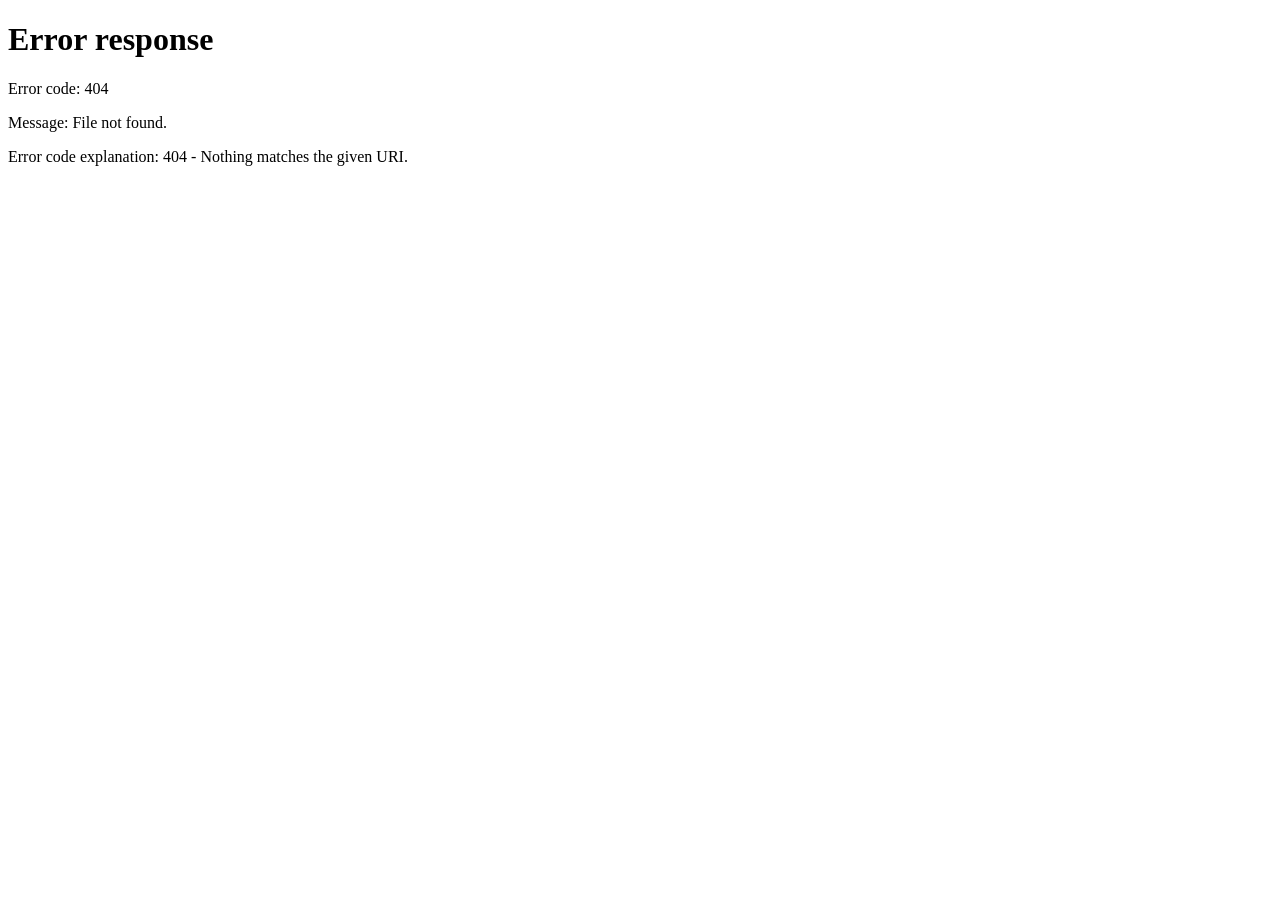
==== commit 1d076e71: "Update index.html" ====
--- a/index.html
+++ b/index.html
@@ -1,854 +1 @@
-<!DOCTYPE html>
-<html lang="en">
-<head>
-<meta charset="utf-8">
-<meta name="viewport" content="width=device-width, initial-scale=1, viewport-fit=cover">
-<meta name="apple-mobile-web-app-capable" content="yes">
-<meta name="mobile-web-app-capable" content="yes">
-<meta name="theme-color" content="#0a0e24">
-<title>ALFFF</title>
-<link rel="manifest" href="manifest.webmanifest">
-<script src="https://js.puter.com/v2/"></script>
-<meta name="apple-mobile-web-app-title" content="ALFFF">
-<link rel="icon" type="image/png" href="icon-192.png">
-<link rel="apple-touch-icon" href="[data-uri]">
-<link rel="stylesheet" href="https://fonts.googleapis.com/css2?family=Space+Grotesk:wght@400;500;700&display=swap">
-<style>
-:root{--bg:#14080f;--panel:#221019;--line:#43202f;--a:#ff6b4a;--b:#ffc24a;--text:#fff3ee;--mute:#b39a9f;color-scheme:dark}
-*{box-sizing:border-box;-webkit-tap-highlight-color:transparent}
-html,body{height:100%;margin:0}
-body{background:#050308;color:var(--text);font-family:'Space Grotesk',system-ui,sans-serif;display:flex;align-items:center;justify-content:center;overflow:hidden}
-button{font-family:inherit}
-.app{position:relative;width:100%;max-width:480px;height:100%;max-height:860px;background:var(--bg);overflow:hidden;display:flex;flex-direction:column;transition:background .6s;padding-top:env(safe-area-inset-top,0px);padding-bottom:env(safe-area-inset-bottom,0px)}
-@media(min-width:560px){.app{border-radius:36px;height:94%;border:1px solid var(--line);box-shadow:0 0 80px color-mix(in srgb,var(--a) 22%,transparent)}}
-#fx{position:absolute;inset:0;pointer-events:none;overflow:hidden;z-index:0}
-.dot{position:absolute;border-radius:50%;animation:drift var(--d) ease-in-out infinite alternate}
-@keyframes drift{from{opacity:.15;transform:translate(0,0)}to{opacity:.9;transform:translate(24px,-50px)}}
-.blob{position:absolute;border-radius:50%;opacity:.15;filter:blur(8px);animation:blob var(--d) ease-in-out infinite alternate}
-@keyframes blob{from{transform:translate(-30px,0) scale(.9)}to{transform:translate(50px,70px) scale(1.3)}}
-.scan{position:absolute;left:0;right:0;height:2px;background:var(--b);opacity:.2;animation:scan 5s linear infinite}
-@keyframes scan{from{top:0}to{top:100%}}
-header{position:relative;z-index:3;display:flex;align-items:center;justify-content:space-between;padding:12px 14px}
-.ib{width:44px;height:44px;border-radius:50%;border:1px solid var(--line);background:var(--panel);color:var(--text);font-size:18px;cursor:pointer;transition:transform .25s,border-color .25s;display:grid;place-items:center}
-.ib:hover{border-color:var(--a);transform:translateY(-2px)}.ib:active{transform:scale(.88)}
-.logo{display:flex;align-items:center;font-size:26px;font-weight:900;letter-spacing:2px}
-.gl{position:relative;background:linear-gradient(90deg,var(--a),var(--b),var(--a));background-size:200% 100%;-webkit-background-clip:text;background-clip:text;color:transparent;animation:shine 3s linear infinite}
-@keyframes shine{to{background-position:-200% 0}}
-.gl::after{content:attr(data-t);position:absolute;left:0;color:var(--b);-webkit-text-fill-color:var(--b);opacity:0;animation:glitch 3.4s infinite}
-@keyframes glitch{0%,86%,100%{opacity:0;transform:none}88%{opacity:.9;transform:translateX(4px)}90%{opacity:0}92%{opacity:.9;transform:translateX(-3px)}95%{opacity:0}}
-.pulse{position:relative;width:8px;height:8px;border-radius:50%;background:var(--a);margin-left:12px}
-.pulse::after{content:"";position:absolute;inset:0;border-radius:50%;background:var(--a);animation:ping 1.6s ease-out infinite}
-@keyframes ping{from{opacity:.6;transform:scale(1)}to{opacity:0;transform:scale(4)}}
-main{position:relative;z-index:1;flex:1;overflow-y:auto;padding:8px 18px 18px}
-.big{display:flex;font-size:84px;font-weight:900;line-height:1;letter-spacing:2px}
-.big span{display:inline-block;opacity:0;color:var(--a);animation:pop .7s cubic-bezier(.34,1.56,.64,1) forwards,float 2.8s ease-in-out infinite}
-.big span:nth-child(even){color:var(--b)}
-@keyframes pop{from{opacity:0;transform:translateY(50px) scale(.5) rotate(-10deg)}to{opacity:1;transform:none}}
-@keyframes float{0%,100%{transform:translateY(0)}50%{transform:translateY(-8px)}}
-.fade{opacity:0;animation:fade .55s cubic-bezier(.2,.8,.2,1) forwards}
-@keyframes fade{from{opacity:0;transform:translateY(18px) scale(.96)}to{opacity:1;transform:none}}
-.row{display:flex;align-items:center;gap:10px;margin-top:8px;font-size:15px}
-.tag{background:linear-gradient(135deg,var(--a),var(--b));color:var(--bg);font-weight:900;font-size:18px;padding:3px 14px;border-radius:999px}
-.intro{color:var(--mute);font-size:15px;line-height:1.5;margin:16px 0;min-height:46px}
-.cur{color:var(--b);animation:blink 1s steps(2) infinite}@keyframes blink{50%{opacity:0}}
-.chips{display:flex;flex-wrap:wrap;gap:10px}
-.chip{border:1px solid var(--a);background:color-mix(in srgb,var(--a) 10%,transparent);color:var(--text);font-size:14px;padding:10px 16px;border-radius:999px;cursor:pointer;transition:transform .2s,background .2s}
-.chip:hover{transform:translateY(-3px);background:var(--a);color:var(--bg)}.chip:active{transform:scale(.93)}
-.orbit{position:relative;width:120px;height:120px;margin:36px auto 0}
-.orbit i{position:absolute;border-radius:50%}
-.orbit i:nth-child(1){inset:0;border:2px dashed var(--a);animation:spin 9s linear infinite}
-.orbit i:nth-child(2){inset:22px;border:2px solid var(--b);animation:spin 7s linear infinite reverse}
-.orbit i::before{content:"";position:absolute;top:-6px;left:calc(50% - 6px);width:12px;height:12px;border-radius:50%;background:var(--b)}
-.orbit i:nth-child(2)::before{background:var(--a)}
-@keyframes spin{to{transform:rotate(360deg)}}
-.msgs{display:flex;flex-direction:column;gap:12px;padding-top:6px}
-.m{max-width:86%;padding:12px 16px;font-size:15px;line-height:1.5;white-space:pre-wrap;word-wrap:break-word;animation:fromr .45s cubic-bezier(.2,.9,.3,1.2) both;cursor:default}
-.me{align-self:flex-end;background:linear-gradient(135deg,var(--a),var(--b));color:var(--bg);font-weight:500;border-radius:22px 22px 6px 22px}
-.bot{align-self:flex-start;background:var(--panel);border:1px solid var(--line);border-radius:22px 22px 22px 6px;animation-name:froml;cursor:pointer}
-@keyframes fromr{from{opacity:0;transform:translateX(40px) scale(.9)}to{opacity:1;transform:none}}
-@keyframes froml{from{opacity:0;transform:translateX(-40px) scale(.9)}to{opacity:1;transform:none}}
-.typing{display:flex;gap:6px;padding:16px 18px}
-.typing i{width:9px;height:9px;border-radius:50%;background:var(--a);animation:bounce .9s ease-in-out infinite}
-.typing i:nth-child(2){animation-delay:.15s;background:var(--b)}.typing i:nth-child(3){animation-delay:.3s}
-@keyframes bounce{0%,100%{opacity:.35;transform:none}40%{opacity:1;transform:translateY(-7px)}}
-.err{align-self:stretch;border:1px solid var(--a);border-radius:18px;padding:12px 16px;font-size:13px;display:flex;gap:12px;justify-content:space-between;align-items:center;animation:fade .4s both}
-.err button{background:none;border:0;color:var(--b);font-weight:900;letter-spacing:.1em;cursor:pointer}
-form{position:relative;z-index:3;display:flex;gap:10px;padding:10px 14px 14px;align-items:flex-end}
-textarea{flex:1;min-width:0;resize:none;background:var(--panel);color:var(--text);border:1px solid var(--line);border-radius:26px;padding:14px 20px;font:inherit;font-size:16px;max-height:120px;outline:none;transition:border-color .25s,box-shadow .25s}
-textarea:focus{border-color:var(--a);box-shadow:0 0 0 4px color-mix(in srgb,var(--a) 20%,transparent)}
-.send{width:52px;height:52px;border-radius:50%;border:0;background:linear-gradient(135deg,var(--a),var(--b));color:var(--bg);font-size:22px;font-weight:900;cursor:pointer;transition:transform .15s;animation:glow 2s ease-in-out infinite}
-.send:active{transform:scale(.88) rotate(-12deg)}.send:disabled{opacity:.4;animation:none}
-@keyframes glow{0%,100%{box-shadow:0 0 0 0 color-mix(in srgb,var(--a) 55%,transparent)}50%{box-shadow:0 0 0 10px transparent}}
-.rip{position:relative;overflow:hidden}
-.ripple{position:absolute;border-radius:50%;background:rgba(255,255,255,.4);transform:scale(0);animation:rp .6s ease-out;pointer-events:none}
-@keyframes rp{to{transform:scale(4);opacity:0}}
-.spark{position:fixed;width:8px;height:8px;border-radius:50%;pointer-events:none;z-index:99;animation:spark .8s ease-out forwards}
-@keyframes spark{to{opacity:0;transform:translate(var(--x),var(--y)) scale(.2)}}
-.ov{position:absolute;inset:0;z-index:10;background:rgba(0,0,0,.55);backdrop-filter:blur(6px);opacity:0;pointer-events:none;transition:opacity .3s}
-.ov.on{opacity:1;pointer-events:auto}
-#drawer{position:absolute;top:0;bottom:0;left:0;width:84%;max-width:340px;z-index:11;background:var(--bg);border-right:1px solid var(--line);border-radius:0 32px 32px 0;transform:translateX(-105%);transition:transform .4s cubic-bezier(.2,.9,.3,1);display:flex;flex-direction:column;padding:calc(16px + env(safe-area-inset-top,0px)) 14px 14px}
-#drawer.on{transform:none}
-#drawer h3{margin:4px 6px 12px;font-size:22px;font-weight:900;color:var(--a);letter-spacing:2px}
-#list{flex:1;overflow-y:auto;display:flex;flex-direction:column;gap:10px}
-.chat{display:flex;align-items:center;gap:8px;background:var(--panel);border:1px solid var(--line);border-radius:20px;padding:6px 6px 6px 16px;animation:fade .45s both;cursor:pointer;transition:border-color .2s,transform .2s}
-.chat:hover{transform:translateX(4px)}.chat.cur2{border-color:var(--a)}
-.chat span{flex:1;overflow:hidden;white-space:nowrap;text-overflow:ellipsis;font-size:15px}
-.chat button{width:34px;height:34px;border-radius:50%;border:0;background:none;color:var(--mute);cursor:pointer;font-size:16px}
-.chat button:hover{background:var(--line);color:var(--text)}
-.pill{border:0;border-radius:999px;background:linear-gradient(135deg,var(--a),var(--b));color:var(--bg);font-weight:900;letter-spacing:.08em;font-size:14px;padding:14px;cursor:pointer;margin-top:12px;transition:transform .15s}
-.pill:active{transform:scale(.95)}
-.pill.ghost{background:none;border:1px solid var(--line);color:var(--text)}
-.modal{position:absolute;left:16px;right:16px;top:50%;z-index:12;background:var(--bg);border:1px solid var(--line);border-radius:30px;padding:22px;transform:translateY(-40%) scale(.9);opacity:0;pointer-events:none;transition:transform .4s cubic-bezier(.2,.9,.3,1.2),opacity .3s;max-height:90%;overflow-y:auto}
-.modal.on{transform:translateY(-50%);opacity:1;pointer-events:auto}
-.modal h3{margin:0 0 6px;font-size:22px;font-weight:900;color:var(--a);letter-spacing:2px}
-.modal p{color:var(--mute);font-size:13px;line-height:1.5;margin:6px 0 12px}
-.modal input{width:100%;background:var(--panel);color:var(--text);border:1px solid var(--line);border-radius:999px;padding:14px 18px;font:inherit;font-size:16px;outline:none}
-.modal input:focus{border-color:var(--a)}
-.sw{display:flex;gap:12px;margin:14px 0 4px}
-.sw button{width:38px;height:38px;border-radius:50%;border:2px solid transparent;cursor:pointer;transition:transform .25s}
-.sw button:hover{transform:scale(1.15) rotate(15deg)}.sw button.on{border-color:var(--text);transform:scale(1.15)}
-#toast{position:absolute;left:50%;bottom:90px;z-index:20;transform:translate(-50%,30px);background:var(--text);color:var(--bg);padding:8px 18px;border-radius:999px;font-size:13px;font-weight:700;opacity:0;transition:.35s;pointer-events:none}
-#toast.on{opacity:1;transform:translate(-50%,0)}
-#ctl{position:relative;z-index:3;display:flex;flex-wrap:wrap;gap:8px;padding:0 14px}
-.cc{border:1px solid var(--line);background:var(--panel);color:var(--text);border-radius:999px;padding:8px 14px;font-size:13px;cursor:pointer;transition:transform .2s,border-color .2s;animation:fade .4s both}
-.cc:hover{border-color:var(--a);transform:translateY(-2px)}.cc:active{transform:scale(.93)}
-#mic.on{border-color:var(--a);background:var(--a);color:var(--bg);animation:micp 1.1s ease-out infinite}
-@keyframes micp{0%{box-shadow:0 0 0 0 color-mix(in srgb,var(--a) 60%,transparent)}100%{box-shadow:0 0 0 14px transparent}}
-.acts{align-self:flex-start;display:flex;gap:6px;margin:-6px 0 0 6px}
-.acts button{width:32px;height:32px;border-radius:50%;border:1px solid var(--line);background:var(--panel);cursor:pointer;font-size:14px;transition:transform .2s,border-color .2s}
-.acts button:hover{transform:scale(1.15);border-color:var(--a)}
-.pic{display:block;max-width:180px;border-radius:14px;margin-bottom:8px}
-#vo{position:absolute;inset:0;z-index:15;background:color-mix(in srgb,var(--bg) 94%,transparent);backdrop-filter:blur(10px);display:flex;flex-direction:column;align-items:center;justify-content:center;gap:22px;opacity:0;pointer-events:none;transition:opacity .4s}
-#vo.on{opacity:1;pointer-events:auto}
-#voX{position:absolute;top:calc(14px + env(safe-area-inset-top,0px));right:14px}
-.orb{position:relative;width:170px;height:170px;border-radius:50%;background:radial-gradient(circle at 35% 30%,var(--b),var(--a));box-shadow:0 0 60px color-mix(in srgb,var(--a) 55%,transparent)}
-.orb i{position:absolute;inset:0;border-radius:50%;border:2px solid var(--a);opacity:0}
-.orb.listen{animation:breathe 1.6s ease-in-out infinite}.orb.listen i{animation:ring 2s ease-out infinite}
-.orb.listen i:nth-child(2){animation-delay:.6s}.orb.listen i:nth-child(3){animation-delay:1.2s}
-@keyframes ring{from{opacity:.8;transform:scale(1)}to{opacity:0;transform:scale(2.3)}}
-@keyframes breathe{50%{transform:scale(1.08)}}
-.orb.think{border-radius:42%;animation:spin 1.2s linear infinite}
-.orb.speak{animation:talk .45s ease-in-out infinite alternate}.orb.speak i{animation:ring 1.2s ease-out infinite}
-@keyframes talk{from{transform:scale(.93)}to{transform:scale(1.13)}}
-#vst{font-size:20px;font-weight:900;letter-spacing:.12em;color:var(--a)}
-#vtx{color:var(--mute);max-width:80%;text-align:center;min-height:60px;font-size:15px;line-height:1.5;overflow:hidden}
-.set label{display:block;font-size:13px;color:var(--mute);margin:12px 0 0}
-.set select{width:100%;background:var(--panel);color:var(--text);border:1px solid var(--line);border-radius:999px;padding:12px 16px;font:inherit;font-size:15px;margin-top:6px;outline:none}
-.set input[type=range]{padding:0;border:0;background:none;accent-color:var(--a);margin-top:8px}
-.set label.chk{display:flex;align-items:center;gap:10px;color:var(--text)}
-.set input[type=checkbox]{width:20px;height:20px;padding:0;accent-color:var(--a)}
-</style>
-</head>
-<body>
-<div class="app" id="app">
-  <div id="fx"></div>
-  <header>
-    <button class="ib rip" id="menuBtn" aria-label="Chats">☰</button>
-    <div class="logo"><span class="gl" data-t="ALFFF">ALFFF</span><span class="pulse"></span></div>
-    <div style="display:flex;gap:8px"><button class="ib rip" id="themeBtn" aria-label="Change theme">🎨</button><button class="ib rip" id="setBtn" aria-label="Settings">⚙</button></div>
-  </header>
-  <main id="main"></main>
-  <div id="ctl"></div>
-  <form id="f">
-    <button class="ib rip" id="clip" type="button" aria-label="Attach image">📎</button><input type="file" id="file" accept="image/*" hidden>
-    <textarea id="t" rows="1" placeholder="Message ALFFF…"></textarea>
-    <button class="ib rip" id="mic" type="button" aria-label="Dictate">🎤</button>
-    <button class="send rip" id="b" type="submit" aria-label="Send">➤</button>
-  </form>
-  <div class="ov" id="ov"></div>
-  <aside id="drawer">
-    <h3>CHATS</h3>
-    <div id="list"></div>
-    <button class="pill rip" id="newBtn">＋ NEW CHAT</button>
-  </aside>
-  <div class="modal" id="modal">
-    <h3>SETTINGS</h3>
-    <p><b>Free mode:</b> tap the button once to sign in to a free Puter account. No key needed. Free allowances have limits, and your messages go through Puter. <b>Or</b> paste your own key below: a Gemini key (starts with AIza) or a Claude key (starts with sk-ant).</p>
-    <button class="pill rip" type="button" id="puterBtn" style="width:100%;margin:0 0 12px">SIGN IN TO FREE MODE</button>
-    <input id="keyIn" type="password" placeholder="Gemini or Claude API key (optional)" autocomplete="off">
-    <div class="sw" id="sw"></div>
-    <div class="set">
-      <label>Personality<select id="pSel"></select></label>
-      <label>Speech language<select id="lSel"></select></label>
-      <label>Voice<select id="vSel"></select></label>
-      <label>Speaking speed <b id="rv">1.0×</b><input id="rate" type="range" min="0.6" max="1.6" step="0.1"></label>
-      <label class="chk"><input type="checkbox" id="auto"> Read every reply aloud</label>
-      <button class="pill ghost rip" style="width:100%" type="button" id="expBtn">EXPORT THIS CHAT</button>
-    </div>
-    <button class="pill rip" style="width:100%" id="saveBtn">SAVE</button>
-    <button class="pill ghost" style="width:100%" id="wipeBtn">DELETE ALL CHATS</button>
-  </div>
-  <div id="vo"><button class="ib rip" id="voX" aria-label="Close voice mode">✕</button><div class="orb listen" id="orb"><i></i><i></i><i></i></div><div id="vst">LISTENING…</div><div id="vtx"></div><button class="pill rip" id="voStop" style="padding:14px 38px">END VOICE MODE</button></div>
-  <div id="toast"></div>
-</div>
-<script>
-(function(){
-var MODEL='claude-sonnet-5-5';
-var SYS='You are ALFFF, a friendly, sharp, concise AI assistant with a bold, confident personality. Keep answers clear and useful, short by default. Plain text, no markdown headings.';
-var THEMES=[
- {n:'Sunset',bg:'#14080f',panel:'#221019',line:'#43202f',a:'#ff6b4a',b:'#ffc24a',text:'#fff3ee',mute:'#b39a9f'},
- {n:'Neon',bg:'#05051a',panel:'#0e0e2a',line:'#24235a',a:'#8b5cf6',b:'#22d3ee',text:'#eef2ff',mute:'#8b8fb8'},
- {n:'Mint',bg:'#06130f',panel:'#0c211b',line:'#1a4034',a:'#2dd4a0',b:'#a3e635',text:'#ecfdf5',mute:'#8fb3a5'},
- {n:'Ocean',bg:'#04101c',panel:'#0a1d30',line:'#163a5c',a:'#38bdf8',b:'#818cf8',text:'#eff8ff',mute:'#8aa6bf'},
- {n:'Candy',bg:'#170a18',panel:'#26112a',line:'#4a2150',a:'#f472b6',b:'#fde047',text:'#fff1fb',mute:'#b898b8'}];
-var $=function(i){return document.getElementById(i)};
-var S={get:function(k,d){try{var v=localStorage.getItem('alfff.'+k);return v==null?d:JSON.parse(v)}catch(e){return d}},set:function(k,v){try{localStorage.setItem('alfff.'+k,JSON.stringify(v))}catch(e){}}};
-var key=S.get('key',''),chats=S.get('chats',[]),activeId=S.get('active',null),ti=S.get('theme',0),busy=false,lastErr=null;
-var main=$('main'),t=$('t'),b=$('b');
-
-function theme(i){ti=i%THEMES.length;var T=THEMES[ti],r=document.documentElement.style;
-  ['bg','panel','line','a','b','text','mute'].forEach(function(k){r.setProperty('--'+k,T[k])});
-  document.querySelector('meta[name=theme-color]').content=T.bg;S.set('theme',ti);
-  [].forEach.call($('sw').children,function(x,j){x.classList.toggle('on',j===ti)});
-  [].forEach.call(document.querySelectorAll('.dot'),function(d,j){d.style.background=j%3===0?T.b:T.a});
-  [].forEach.call(document.querySelectorAll('.blob'),function(d,j){d.style.background=j?T.b:T.a});}
-THEMES.forEach(function(T,i){var x=document.createElement('button');x.title=T.n;x.style.background='linear-gradient(135deg,'+T.a+','+T.b+')';x.onclick=function(){theme(i)};$('sw').appendChild(x)});
-
-// background fx
-var fx=$('fx');
-for(var i=0;i<26;i++){var d=document.createElement('div');d.className='dot';var r=2+Math.random()*3;d.style.cssText='left:'+Math.random()*96+'%;top:'+Math.random()*92+'%;width:'+r*2+'px;height:'+r*2+'px;--d:'+(4+Math.random()*5)+'s';fx.appendChild(d)}
-[[300,'-5%','-30%',7],[260,'55%','45%',9]].forEach(function(o){var z=document.createElement('div');z.className='blob';z.style.cssText='width:'+o[0]+'px;height:'+o[0]+'px;top:'+o[1]+';left:'+o[2]+';--d:'+o[3]+'s';fx.appendChild(z)});
-var sc=document.createElement('div');sc.className='scan';fx.appendChild(sc);
-theme(ti);
-
-// cursor sparks + ripples
-var lastS=0;
-document.addEventListener('pointermove',function(e){var n=Date.now();if(n-lastS<45)return;lastS=n;var s=document.createElement('div');s.className='spark';var T=THEMES[ti];
-  s.style.cssText='left:'+e.clientX+'px;top:'+e.clientY+'px;background:'+(Math.random()<.5?T.a:T.b)+';--x:'+(Math.random()*40-20)+'px;--y:'+(Math.random()*40-10)+'px';document.body.appendChild(s);setTimeout(function(){s.remove()},800)});
-document.addEventListener('pointerdown',function(e){var el=e.target.closest&&e.target.closest('.rip');if(!el)return;var rc=el.getBoundingClientRect(),z=Math.max(rc.width,rc.height),p=document.createElement('span');p.className='ripple';
-  p.style.cssText='width:'+z+'px;height:'+z+'px;left:'+(e.clientX-rc.left-z/2)+'px;top:'+(e.clientY-rc.top-z/2)+'px';el.appendChild(p);setTimeout(function(){p.remove()},600)});
-
-function toast(m){var x=$('toast');x.textContent=m;x.classList.add('on');setTimeout(function(){x.classList.remove('on')},1400)}
-function save(){S.set('chats',chats.map(function(c){return {id:c.id,title:c.title,msgs:c.msgs.map(function(m){return {role:m.role,content:m.content}})}}));S.set('active',activeId)}
-function cur(){var c=chats.filter(function(x){return x.id===activeId})[0];if(!c){c=chats[0]}if(!c){c={id:Math.random().toString(36).slice(2),title:'New chat',msgs:[]};chats.unshift(c)}activeId=c.id;return c}
-
-function intro(){
-  main.innerHTML='';var big=document.createElement('div');big.className='big';
-  'ALFFF'.split('').forEach(function(c,i){var s=document.createElement('span');s.textContent=c;s.style.animationDelay=i*110+'ms,'+(1300+i*160)+'ms';big.appendChild(s)});main.appendChild(big);
-  main.insertAdjacentHTML('beforeend','<div class="row fade" style="animation-delay:700ms"><span>Hello, I’m</span><span class="tag">ALFFF.</span></div><p class="intro"><span id="tw"></span><span class="cur">▍</span></p>');
-  var ch=document.createElement('div');ch.className='chips';
-  ['Help me plan my day','Explain something simply','Brainstorm app ideas','Write a message for me'].forEach(function(q,i){var c=document.createElement('button');c.className='chip rip fade';c.style.animationDelay=1150+i*130+'ms';c.textContent=q;c.onclick=function(){send(q)};ch.appendChild(c)});
-  main.appendChild(ch);main.insertAdjacentHTML('beforeend','<div class="orbit fade" style="animation-delay:1700ms"><i></i><i></i></div>');
-  var msg='Ask me anything. Pick a starter or type your own.',k=0;clearInterval(window._tw);
-  setTimeout(function(){window._tw=setInterval(function(){var e=$('tw');if(!e||k>=msg.length){clearInterval(window._tw);return}e.textContent=msg.slice(0,++k)},35)},1000)}
-function bubble(role,text,img){var ms=$('ms');if(!ms){main.innerHTML='<div class="msgs" id="ms"></div>';ms=$('ms')}
-  var d=document.createElement('div');d.className='m '+(role==='user'?'me':'bot');d.textContent=text;if(img){var im=document.createElement('img');im.src=img;im.className='pic';d.insertBefore(im,d.firstChild)}
-  if(role!=='user')d.onclick=function(){try{navigator.clipboard.writeText(d.textContent);toast('Copied')}catch(e){}};
-  ms.appendChild(d);
-  if(role!=='user'){var a=document.createElement('div');a.className='acts';a.innerHTML='<button title="Read aloud">🔊</button><button title="Copy">📋</button>';a.children[0].onclick=function(){if(synth&&synth.speaking){speakTok++;synth.cancel();return}speak(d.textContent)};a.children[1].onclick=function(){try{navigator.clipboard.writeText(d.textContent);toast('Copied')}catch(e){}};ms.appendChild(a)}
-  main.scrollTop=main.scrollHeight;return d}
-function render(){ctl();var c=cur();if(!c.msgs.length){intro();return}main.innerHTML='<div class="msgs" id="ms"></div>';c.msgs.forEach(function(m){bubble(m.role,m.content)})}
-function list(){var l=$('list');l.innerHTML='';chats.forEach(function(c,i){var x=document.createElement('div');x.className='chat'+(c.id===activeId?' cur2':'');x.style.animationDelay=i*60+'ms';
-  x.innerHTML='<span></span><button aria-label="Delete">✕</button>';x.firstChild.textContent=c.title;
-  x.onclick=function(){activeId=c.id;save();close();render()};
-  x.lastChild.onclick=function(e){e.stopPropagation();chats=chats.filter(function(z){return z!==c});if(activeId===c.id)activeId=null;save();cur();list();render()};l.appendChild(x)})}
-function open(el){$('ov').classList.add('on');el.classList.add('on')}
-function close(){['drawer','modal','ov'].forEach(function(i){$(i).classList.remove('on')})}
-function newChat(){var c=cur();if(!c.msgs.length){close();return}c={id:Math.random().toString(36).slice(2),title:'New chat',msgs:[]};chats.unshift(c);activeId=c.id;save();close();render()}
-
-async function ask(c){if(!key)return askFree(c);if(/^AIza/.test(key))return askGemini(c);
-  busy=true;b.disabled=true;lastErr=null;lastReply='';ctl();
-  var ty=document.createElement('div');ty.className='m bot typing';ty.innerHTML='<i></i><i></i><i></i>';$('ms').appendChild(ty);main.scrollTop=main.scrollHeight;
-  var el=null,full='';
-  try{
-    var res=await fetch('https://api.anthropic.com/v1/messages',{method:'POST',signal:(abortC=new AbortController()).signal,headers:{'content-type':'application/json','x-api-key':key,'anthropic-version':'2023-06-01','anthropic-dangerous-direct-browser-access':'true'},body:JSON.stringify({model:MODEL,max_tokens:1024,stream:true,system:SYS+PERSONAS[V.persona||0].p+(voiceOn?' You are in a spoken conversation: reply in 1-3 short sentences, plain words, no lists or symbols.':''),messages:apiMsgs(c)})});
-    if(!res.ok){var m='Error '+res.status;try{var j=await res.json();m=(j.error&&j.error.message)||m}catch(e){}throw new Error(res.status===401?'That API key was rejected. Check it in Settings.':m)}
-    var rd=res.body.getReader(),dec=new TextDecoder(),buf='';
-    for(;;){var r=await rd.read();if(r.done)break;buf+=dec.decode(r.value,{stream:true});var lines=buf.split('\n');buf=lines.pop();
-      for(var i=0;i<lines.length;i++){var ln=lines[i];if(ln.indexOf('data:')!==0)continue;
-        try{var ev=JSON.parse(ln.slice(5));if(ev.type==='content_block_delta'&&ev.delta&&ev.delta.type==='text_delta'){if(!el){ty.remove();el=bubble('assistant','')}full+=ev.delta.text;el.textContent=full;main.scrollTop=main.scrollHeight}}catch(e){}}}
-    if(!full)throw new Error('Empty reply. Try again.');
-    c.msgs.push({role:'assistant',content:full});save();lastReply=full;if(V.auto&&!voiceOn)speak(full);
-  }catch(e){
-    ty.remove();if(full){c.msgs.push({role:'assistant',content:full});save()}
-    if(e.name==='AbortError'){busy=false;b.disabled=false;ctl();return}
-    var msg=/Failed to fetch|Load failed|NetworkError/i.test(e.message)?'Can’t reach Claude. Check your internet connection.':e.message;
-    var er=document.createElement('div');er.className='err';er.innerHTML='<span></span><button>RETRY</button>';er.firstChild.textContent=msg;
-    er.lastChild.onclick=function(){er.remove();if(c.msgs.length&&c.msgs[c.msgs.length-1].role==='user')ask(c)};$('ms').appendChild(er);main.scrollTop=main.scrollHeight}
-  busy=false;b.disabled=false;ctl()}
-var GMODELS=['gemini-3.5-flash','gemini-3-flash-preview','gemini-2.5-flash'];
-async function askGemini(c){
-  busy=true;b.disabled=true;lastErr=null;lastReply='';ctl();
-  var ty=document.createElement('div');ty.className='m bot typing';ty.innerHTML='<i></i><i></i><i></i>';$('ms').appendChild(ty);main.scrollTop=main.scrollHeight;
-  var el=null,full='';
-  var sys=SYS+PERSONAS[V.persona||0].p+(voiceOn?' You are in a spoken conversation: reply in 1-3 short sentences, plain words, no lists or symbols.':'');
-  var contents=c.msgs.slice(-40).map(function(m){var p=[{text:m.content}];if(m.img)p.unshift({inline_data:{mime_type:'image/jpeg',data:m.img.split(',')[1]}});return {role:m.role==='assistant'?'model':'user',parts:p}});
-  try{
-    var res=null,errMsg='';abortC=new AbortController();
-    for(var k=0;k<GMODELS.length;k++){
-      var r=await fetch('https://generativelanguage.googleapis.com/v1beta/models/'+GMODELS[k]+':streamGenerateContent?alt=sse',{method:'POST',signal:abortC.signal,headers:{'content-type':'application/json','x-goog-api-key':key},body:JSON.stringify({system_instruction:{parts:[{text:sys}]},contents:contents})});
-      if(r.ok){res=r;break}
-      var j=null;try{j=await r.json()}catch(e){}
-      errMsg=(j&&j.error&&j.error.message)||('Error '+r.status);
-      if(r.status===404||/not found|not supported|no longer available/i.test(errMsg))continue;
-      if(/API key/i.test(errMsg)&&(r.status===400||r.status===403))throw new Error('That Gemini key was rejected. Check it in Settings.');
-      if(r.status===429)throw new Error('Gemini free limit reached for now. Wait a bit, then try again.');
-      throw new Error(errMsg)}
-    if(!res)throw new Error(errMsg||'No Gemini model was available for your key.');
-    var rd=res.body.getReader(),dec=new TextDecoder(),buf='';
-    for(;;){var x=await rd.read();if(x.done)break;buf+=dec.decode(x.value,{stream:true});var lines=buf.split('\n');buf=lines.pop();
-      for(var i=0;i<lines.length;i++){var ln=lines[i].trim();if(ln.indexOf('data:')!==0)continue;
-        try{var ev=JSON.parse(ln.slice(5));var parts=ev.candidates&&ev.candidates[0]&&ev.candidates[0].content&&ev.candidates[0].content.parts;
-          if(parts)parts.forEach(function(pt){if(pt.text&&!pt.thought){if(!el){ty.remove();el=bubble('assistant','')}full+=pt.text;el.textContent=full;main.scrollTop=main.scrollHeight}})}catch(e){}}}
-    if(!full)throw new Error('Empty reply (it may have been blocked). Try rephrasing.');
-    ty.remove();c.msgs.push({role:'assistant',content:full});save();lastReply=full;if(V.auto&&!voiceOn)speak(full);
-  }catch(e){
-    ty.remove();if(full){c.msgs.push({role:'assistant',content:full});save()}
-    if(e.name==='AbortError'){busy=false;b.disabled=false;ctl();return}
-    var msg=/Failed to fetch|Load failed|NetworkError/i.test(e.message)?'Can’t reach Gemini. Check your internet connection.':e.message;
-    var er=document.createElement('div');er.className='err';er.innerHTML='<span></span><button>RETRY</button>';er.firstChild.textContent=msg;
-    er.lastChild.onclick=function(){er.remove();if(c.msgs.length&&c.msgs[c.msgs.length-1].role==='user')ask(c)};$('ms').appendChild(er);main.scrollTop=main.scrollHeight}
-  busy=false;b.disabled=false;ctl()}
-var PMODELS=['anthropic/claude-sonnet-5-5','claude-sonnet-4-6'];
-async function askFree(c){
-  busy=true;b.disabled=true;lastErr=null;lastReply='';ctl();
-  var ty=document.createElement('div');ty.className='m bot typing';ty.innerHTML='<i></i><i></i><i></i>';$('ms').appendChild(ty);main.scrollTop=main.scrollHeight;
-  var el=null,full='',stopped=false;abortC={abort:function(){stopped=true}};
-  var last=c.msgs[c.msgs.length-1];if(last&&last.img)toast('Photos only work with your own Claude key');
-  var sys=SYS+PERSONAS[V.persona||0].p+(voiceOn?' You are in a spoken conversation: reply in 1-3 short sentences, plain words, no lists or symbols.':'');
-  var msgs=[{role:'system',content:sys}].concat(c.msgs.slice(-40).map(function(m){return {role:m.role,content:m.content}}));
-  try{
-    if(typeof puter==='undefined')throw new Error('Free mode could not load. Check your internet connection.');
-    var resp=null,lastE=null;
-    for(var k=0;k<PMODELS.length&&!resp;k++){try{resp=await puter.ai.chat(msgs,{model:PMODELS[k],stream:true})}catch(e){lastE=e}}
-    if(!resp)throw lastE||new Error('No answer. Try again.');
-    for await(var part of resp){if(stopped)break;var tx=part&&part.text;if(tx){if(!el){ty.remove();el=bubble('assistant','')}full+=tx;el.textContent=full;main.scrollTop=main.scrollHeight}}
-    if(!full&&!stopped)throw new Error('Empty reply. Try again.');
-    ty.remove();if(full){c.msgs.push({role:'assistant',content:full});save();lastReply=full;if(V.auto&&!voiceOn)speak(full)}
-  }catch(e){
-    ty.remove();if(full){c.msgs.push({role:'assistant',content:full});save()}
-    var msg=(e&&e.message)||(typeof e==='string'?e:'')||'Something went wrong. You may need to sign in, or you reached the free limit.';
-    if(/limit|quota|credit|allowance|insufficient/i.test(msg))msg='You reached the free limit. Try again later, or add your own Claude key in Settings.';
-    else if(/auth|sign|login|token|401/i.test(msg))msg='Please sign in: tap the gear, then "Sign in to free mode".';
-    var er=document.createElement('div');er.className='err';er.innerHTML='<span></span><button>RETRY</button>';er.firstChild.textContent=msg;
-    er.lastChild.onclick=function(){er.remove();if(c.msgs.length&&c.msgs[c.msgs.length-1].role==='user')ask(c)};$('ms').appendChild(er);main.scrollTop=main.scrollHeight}
-  busy=false;b.disabled=false;ctl()}
-function send(raw){
-  var text=(typeof raw==='string'?raw:t.value).trim();if(!text&&pend)text='Describe this image.';if(!text||busy)return;
-  
-  var c=cur();if(!c.msgs.length){c.title=text.slice(0,30);main.innerHTML='<div class="msgs" id="ms"></div>'}
-  c.msgs.push({role:'user',content:text,img:pend});save();bubble('user',text,pend);pend=null;try{if(dictOn)dict.stop()}catch(e){}t.value='';t.style.height='auto';return ask(c)}
-
-
-/* ===== voice, speech, images, extras ===== */
-var synth=window.speechSynthesis,SR=window.SpeechRecognition||window.webkitSpeechRecognition;
-var V=S.get('voice',{}),lastReply='',abortC=null,voiceOn=false,speakTok=0,pend=null,rec=null,dict=null,dictOn=false,dictBase='';
-var PERSONAS=[{n:'Assistant',p:''},{n:'Teacher',p:' Explain things step by step like a patient teacher, with simple examples.'},{n:'Coder',p:' You are an expert programmer. Give working code and brief explanations.'},{n:'Translator',p:' Translate whatever the user writes between English and their language, and explain nuances briefly.'},{n:'Funny friend',p:' Be witty and playful with light jokes, but still helpful.'},{n:'Coach',p:' Act as a motivating study and life coach: ask one good question, then give a concrete next step.'}];
-var LANGS=[['en-US','English (US)'],['en-GB','English (UK)'],['en-IN','English (India)'],['hi-IN','Hindi'],['ur-PK','Urdu'],['bn-IN','Bengali'],['ar-SA','Arabic'],['es-ES','Spanish'],['fr-FR','French'],['de-DE','German'],['it-IT','Italian'],['pt-BR','Portuguese'],['ru-RU','Russian'],['tr-TR','Turkish'],['ja-JP','Japanese'],['ko-KR','Korean'],['zh-CN','Chinese']];
-function sv(){S.set('voice',V)}
-function apiMsgs(c){return c.msgs.slice(-40).map(function(m){if(!m.img)return {role:m.role,content:m.content};return {role:m.role,content:[{type:'image',source:{type:'base64',media_type:'image/jpeg',data:m.img.split(',')[1]}},{type:'text',text:m.content}]}})}
-
-// text to speech
-function clean(s){return s.replace(/[*_`#>]/g,'').replace(/https?:\/\/\S+/g,'link')}
-function speak(text,done){
-  if(!synth){toast('Text to speech isn’t supported in this browser');done&&done();return}
-  synth.cancel();var tok=++speakTok,parts=clean(text).match(/[^.!?\n]+[.!?]*/g)||[clean(text)],i=0,vo=synth.getVoices().filter(function(x){return x.name===V.voice})[0];
-  (function next(){if(tok!==speakTok)return;if(i>=parts.length){done&&done();return}
-    var u=new SpeechSynthesisUtterance(parts[i++].trim());if(!u.text){next();return}
-    u.rate=V.rate||1;u.lang=V.lang||'en-US';if(vo){u.voice=vo;u.lang=vo.lang}
-    u.onend=next;u.onerror=function(){if(tok===speakTok)done&&done()};synth.speak(u)})()}
-
-// speech to text (dictation)
-$('mic').onclick=function(){
-  if(dictOn){dict.stop();return}
-  if(!SR){toast('Speech to text needs Chrome, Edge or Safari');return}
-  dict=new SR();dict.lang=V.lang||'en-US';dict.interimResults=true;dict.continuous=true;dictBase=t.value?t.value+' ':'';
-  dict.onresult=function(e){var s='';for(var i=0;i<e.results.length;i++)s+=e.results[i][0].transcript;t.value=dictBase+s;t.dispatchEvent(new Event('input'))};
-  dict.onerror=function(e){if(e.error==='not-allowed'||e.error==='service-not-allowed')toast('Microphone blocked. Allow it in your browser.')};
-  dict.onend=function(){dictOn=false;$('mic').classList.remove('on')};
-  try{dict.start();dictOn=true;$('mic').classList.add('on')}catch(e){}};
-
-// voice assistant (hands-free loop: listen -> think -> speak -> listen)
-function vstate(s,txt){$('orb').className='orb '+s;$('vst').textContent={listen:'LISTENING…',think:'THINKING…',speak:'SPEAKING…'}[s];if(txt!=null)$('vtx').textContent=txt}
-function vstart(){
-  if(!SR){toast('Voice mode needs Chrome, Edge or Safari');return}
-  
-  if(dictOn)dict.stop();voiceOn=true;$('vo').classList.add('on');vloop()}
-function vstop(){voiceOn=false;speakTok++;try{rec&&rec.abort()}catch(e){}if(synth)synth.cancel();if(abortC&&busy)abortC.abort();$('vo').classList.remove('on');ctl()}
-function vloop(){
-  if(!voiceOn)return;vstate('listen','');var got='';
-  rec=new SR();rec.lang=V.lang||'en-US';rec.interimResults=true;rec.continuous=false;
-  rec.onresult=function(e){var s='',f=false;for(var i=0;i<e.results.length;i++){s+=e.results[i][0].transcript;f=e.results[i].isFinal}$('vtx').textContent=s;if(f)got=s};
-  rec.onerror=function(e){if(e.error==='not-allowed'||e.error==='service-not-allowed'){toast('Microphone blocked. Allow it in your browser.');vstop()}};
-  rec.onend=async function(){
-    if(!voiceOn)return;if(!got.trim()){setTimeout(vloop,300);return}
-    vstate('think',got);lastReply='';await send(got);if(!voiceOn)return;
-    if(lastReply){vstate('speak',lastReply);speak(lastReply,function(){if(voiceOn)vloop()})}else setTimeout(vloop,700)};
-  try{rec.start()}catch(e){setTimeout(vloop,500)}}
-$('voX').onclick=vstop;$('voStop').onclick=vstop;
-
-// image attach
-$('clip').onclick=function(){$('file').click()};
-$('file').onchange=function(){var f=this.files[0];this.value='';if(!f)return;var rd=new FileReader();
-  rd.onload=function(){var im=new Image();im.onload=function(){var k=Math.min(1,1024/Math.max(im.width,im.height)),cv=document.createElement('canvas');cv.width=im.width*k;cv.height=im.height*k;cv.getContext('2d').drawImage(im,0,0,cv.width,cv.height);pend=cv.toDataURL('image/jpeg',.75);ctl();toast('Image ready. Ask about it!')};im.src=rd.result};rd.readAsDataURL(f)};
-
-// quick controls: voice mode, stop, regenerate, image chip
-function regen(){var c=cur();if(busy||!c.msgs.length)return;if(c.msgs[c.msgs.length-1].role==='assistant')c.msgs.pop();if(!c.msgs.length)return;save();render();ask(c)}
-function ctl(){var c=cur(),h='<button class="cc rip" id="vBtn">🎧 Voice mode</button>';
-  if(busy)h+='<button class="cc rip" id="stBtn">■ Stop</button>';
-  else if(c.msgs.length&&c.msgs[c.msgs.length-1].role==='assistant')h+='<button class="cc rip" id="rgBtn">↻ Regenerate</button>';
-  if(pend)h+='<button class="cc rip" id="imBtn">🖼 Image ✕</button>';
-  $('ctl').innerHTML=h;$('vBtn').onclick=vstart;
-  if($('stBtn'))$('stBtn').onclick=function(){if(abortC)abortC.abort()};
-  if($('rgBtn'))$('rgBtn').onclick=regen;
-  if($('imBtn'))$('imBtn').onclick=function(){pend=null;ctl()}}
-
-// extra settings: personality, language, voice, speed, auto-read, export
-function fillSet(){
-  var p=$('pSel');p.innerHTML='';PERSONAS.forEach(function(x,i){p.appendChild(new Option(x.n,i))});p.value=V.persona||0;
-  var l=$('lSel');l.innerHTML='';LANGS.forEach(function(x){l.appendChild(new Option(x[1],x[0]))});l.value=V.lang||'en-US';
-  var v=$('vSel');v.innerHTML='';v.appendChild(new Option('Default voice',''));
-  if(synth)synth.getVoices().filter(function(x){return x.lang.slice(0,2)===(V.lang||'en-US').slice(0,2)}).forEach(function(x){v.appendChild(new Option(x.name,x.name))});v.value=V.voice||'';
-  $('rate').value=V.rate||1;$('rv').textContent=(V.rate||1).toFixed(1)+'×';$('auto').checked=!!V.auto}
-if(synth)synth.onvoiceschanged=fillSet;
-$('pSel').onchange=function(){V.persona=+this.value;sv();toast(PERSONAS[V.persona].n+' mode')};
-$('lSel').onchange=function(){V.lang=this.value;V.voice='';sv();fillSet()};
-$('vSel').onchange=function(){V.voice=this.value;sv();speak('Hi, I’m ALFFF.')};
-$('rate').oninput=function(){V.rate=+this.value;$('rv').textContent=V.rate.toFixed(1)+'×';sv()};
-$('rate').onchange=function(){speak('This is how fast I talk.')};
-$('auto').onchange=function(){V.auto=this.checked;sv()};
-$('expBtn').onclick=function(){var c=cur(),tx=c.title+'\n\n'+c.msgs.map(function(m){return (m.role==='user'?'You: ':'ALFFF: ')+m.content}).join('\n\n'),a=document.createElement('a');a.href=URL.createObjectURL(new Blob([tx],{type:'text/plain'}));a.download='ALFFF-chat.txt';a.click();toast('Chat exported')};
-
-$('puterBtn').onclick=function(){try{puter.auth.signIn().then(function(){close();toast('Signed in. Free mode is ready!')}).catch(function(){toast('Sign-in cancelled')})}catch(e){toast('Could not load Puter. Check your internet.')}};
-$('f').addEventListener('submit',function(e){e.preventDefault();send()});
-t.addEventListener('keydown',function(e){if(e.key==='Enter'&&!e.shiftKey){e.preventDefault();send()}});
-t.addEventListener('input',function(){t.style.height='auto';t.style.height=Math.min(t.scrollHeight,120)+'px'});
-$('menuBtn').onclick=function(){list();open($('drawer'))};
-$('setBtn').onclick=function(){$('keyIn').value=key;fillSet();open($('modal'))};
-$('themeBtn').onclick=function(){theme(ti+1);toast(THEMES[ti].n+' theme')};
-$('ov').onclick=close;$('newBtn').onclick=newChat;
-$('saveBtn').onclick=function(){key=$('keyIn').value.trim();S.set('key',key);close();toast(key?'Saved':'Key removed')};
-$('wipeBtn').onclick=function(){chats=[];activeId=null;save();cur();close();render();toast('Chats deleted')};
-render();if(!key&&!S.get('seen',false)){S.set('seen',true);setTimeout(function(){open($('modal'))},900)}
-})();
-</script>
-<script>if('serviceWorker' in navigator&&location.protocol.indexOf('http')===0){navigator.serviceWorker.register('sw.js').catch(function(){})}</script>
-</body>
-</html>
-<!DOCTYPE html>
-<html lang="en">
-<head>
-<meta charset="utf-8">
-<meta name="viewport" content="width=device-width, initial-scale=1, viewport-fit=cover">
-<meta name="apple-mobile-web-app-capable" content="yes">
-<meta name="mobile-web-app-capable" content="yes">
-<meta name="theme-color" content="#0a0e24">
-<title>ALFFF</title>
-<link rel="manifest" href="manifest.webmanifest">
-<script src="https://js.puter.com/v2/"></script>
-<meta name="apple-mobile-web-app-title" content="ALFFF">
-<link rel="icon" type="image/png" href="icon-192.png">
-<link rel="apple-touch-icon" href="[data-uri]">
-<link rel="stylesheet" href="https://fonts.googleapis.com/css2?family=Space+Grotesk:wght@400;500;700&display=swap">
-<style>
-:root{--bg:#14080f;--panel:#221019;--line:#43202f;--a:#ff6b4a;--b:#ffc24a;--text:#fff3ee;--mute:#b39a9f;color-scheme:dark}
-*{box-sizing:border-box;-webkit-tap-highlight-color:transparent}
-html,body{height:100%;margin:0}
-body{background:#050308;color:var(--text);font-family:'Space Grotesk',system-ui,sans-serif;display:flex;align-items:center;justify-content:center;overflow:hidden}
-button{font-family:inherit}
-.app{position:relative;width:100%;max-width:480px;height:100%;max-height:860px;background:var(--bg);overflow:hidden;display:flex;flex-direction:column;transition:background .6s;padding-top:env(safe-area-inset-top,0px);padding-bottom:env(safe-area-inset-bottom,0px)}
-@media(min-width:560px){.app{border-radius:36px;height:94%;border:1px solid var(--line);box-shadow:0 0 80px color-mix(in srgb,var(--a) 22%,transparent)}}
-#fx{position:absolute;inset:0;pointer-events:none;overflow:hidden;z-index:0}
-.dot{position:absolute;border-radius:50%;animation:drift var(--d) ease-in-out infinite alternate}
-@keyframes drift{from{opacity:.15;transform:translate(0,0)}to{opacity:.9;transform:translate(24px,-50px)}}
-.blob{position:absolute;border-radius:50%;opacity:.15;filter:blur(8px);animation:blob var(--d) ease-in-out infinite alternate}
-@keyframes blob{from{transform:translate(-30px,0) scale(.9)}to{transform:translate(50px,70px) scale(1.3)}}
-.scan{position:absolute;left:0;right:0;height:2px;background:var(--b);opacity:.2;animation:scan 5s linear infinite}
-@keyframes scan{from{top:0}to{top:100%}}
-header{position:relative;z-index:3;display:flex;align-items:center;justify-content:space-between;padding:12px 14px}
-.ib{width:44px;height:44px;border-radius:50%;border:1px solid var(--line);background:var(--panel);color:var(--text);font-size:18px;cursor:pointer;transition:transform .25s,border-color .25s;display:grid;place-items:center}
-.ib:hover{border-color:var(--a);transform:translateY(-2px)}.ib:active{transform:scale(.88)}
-.logo{display:flex;align-items:center;font-size:26px;font-weight:900;letter-spacing:2px}
-.gl{position:relative;background:linear-gradient(90deg,var(--a),var(--b),var(--a));background-size:200% 100%;-webkit-background-clip:text;background-clip:text;color:transparent;animation:shine 3s linear infinite}
-@keyframes shine{to{background-position:-200% 0}}
-.gl::after{content:attr(data-t);position:absolute;left:0;color:var(--b);-webkit-text-fill-color:var(--b);opacity:0;animation:glitch 3.4s infinite}
-@keyframes glitch{0%,86%,100%{opacity:0;transform:none}88%{opacity:.9;transform:translateX(4px)}90%{opacity:0}92%{opacity:.9;transform:translateX(-3px)}95%{opacity:0}}
-.pulse{position:relative;width:8px;height:8px;border-radius:50%;background:var(--a);margin-left:12px}
-.pulse::after{content:"";position:absolute;inset:0;border-radius:50%;background:var(--a);animation:ping 1.6s ease-out infinite}
-@keyframes ping{from{opacity:.6;transform:scale(1)}to{opacity:0;transform:scale(4)}}
-main{position:relative;z-index:1;flex:1;overflow-y:auto;padding:8px 18px 18px}
-.big{display:flex;font-size:84px;font-weight:900;line-height:1;letter-spacing:2px}
-.big span{display:inline-block;opacity:0;color:var(--a);animation:pop .7s cubic-bezier(.34,1.56,.64,1) forwards,float 2.8s ease-in-out infinite}
-.big span:nth-child(even){color:var(--b)}
-@keyframes pop{from{opacity:0;transform:translateY(50px) scale(.5) rotate(-10deg)}to{opacity:1;transform:none}}
-@keyframes float{0%,100%{transform:translateY(0)}50%{transform:translateY(-8px)}}
-.fade{opacity:0;animation:fade .55s cubic-bezier(.2,.8,.2,1) forwards}
-@keyframes fade{from{opacity:0;transform:translateY(18px) scale(.96)}to{opacity:1;transform:none}}
-.row{display:flex;align-items:center;gap:10px;margin-top:8px;font-size:15px}
-.tag{background:linear-gradient(135deg,var(--a),var(--b));color:var(--bg);font-weight:900;font-size:18px;padding:3px 14px;border-radius:999px}
-.intro{color:var(--mute);font-size:15px;line-height:1.5;margin:16px 0;min-height:46px}
-.cur{color:var(--b);animation:blink 1s steps(2) infinite}@keyframes blink{50%{opacity:0}}
-.chips{display:flex;flex-wrap:wrap;gap:10px}
-.chip{border:1px solid var(--a);background:color-mix(in srgb,var(--a) 10%,transparent);color:var(--text);font-size:14px;padding:10px 16px;border-radius:999px;cursor:pointer;transition:transform .2s,background .2s}
-.chip:hover{transform:translateY(-3px);background:var(--a);color:var(--bg)}.chip:active{transform:scale(.93)}
-.orbit{position:relative;width:120px;height:120px;margin:36px auto 0}
-.orbit i{position:absolute;border-radius:50%}
-.orbit i:nth-child(1){inset:0;border:2px dashed var(--a);animation:spin 9s linear infinite}
-.orbit i:nth-child(2){inset:22px;border:2px solid var(--b);animation:spin 7s linear infinite reverse}
-.orbit i::before{content:"";position:absolute;top:-6px;left:calc(50% - 6px);width:12px;height:12px;border-radius:50%;background:var(--b)}
-.orbit i:nth-child(2)::before{background:var(--a)}
-@keyframes spin{to{transform:rotate(360deg)}}
-.msgs{display:flex;flex-direction:column;gap:12px;padding-top:6px}
-.m{max-width:86%;padding:12px 16px;font-size:15px;line-height:1.5;white-space:pre-wrap;word-wrap:break-word;animation:fromr .45s cubic-bezier(.2,.9,.3,1.2) both;cursor:default}
-.me{align-self:flex-end;background:linear-gradient(135deg,var(--a),var(--b));color:var(--bg);font-weight:500;border-radius:22px 22px 6px 22px}
-.bot{align-self:flex-start;background:var(--panel);border:1px solid var(--line);border-radius:22px 22px 22px 6px;animation-name:froml;cursor:pointer}
-@keyframes fromr{from{opacity:0;transform:translateX(40px) scale(.9)}to{opacity:1;transform:none}}
-@keyframes froml{from{opacity:0;transform:translateX(-40px) scale(.9)}to{opacity:1;transform:none}}
-.typing{display:flex;gap:6px;padding:16px 18px}
-.typing i{width:9px;height:9px;border-radius:50%;background:var(--a);animation:bounce .9s ease-in-out infinite}
-.typing i:nth-child(2){animation-delay:.15s;background:var(--b)}.typing i:nth-child(3){animation-delay:.3s}
-@keyframes bounce{0%,100%{opacity:.35;transform:none}40%{opacity:1;transform:translateY(-7px)}}
-.err{align-self:stretch;border:1px solid var(--a);border-radius:18px;padding:12px 16px;font-size:13px;display:flex;gap:12px;justify-content:space-between;align-items:center;animation:fade .4s both}
-.err button{background:none;border:0;color:var(--b);font-weight:900;letter-spacing:.1em;cursor:pointer}
-form{position:relative;z-index:3;display:flex;gap:10px;padding:10px 14px 14px;align-items:flex-end}
-textarea{flex:1;min-width:0;resize:none;background:var(--panel);color:var(--text);border:1px solid var(--line);border-radius:26px;padding:14px 20px;font:inherit;font-size:16px;max-height:120px;outline:none;transition:border-color .25s,box-shadow .25s}
-textarea:focus{border-color:var(--a);box-shadow:0 0 0 4px color-mix(in srgb,var(--a) 20%,transparent)}
-.send{width:52px;height:52px;border-radius:50%;border:0;background:linear-gradient(135deg,var(--a),var(--b));color:var(--bg);font-size:22px;font-weight:900;cursor:pointer;transition:transform .15s;animation:glow 2s ease-in-out infinite}
-.send:active{transform:scale(.88) rotate(-12deg)}.send:disabled{opacity:.4;animation:none}
-@keyframes glow{0%,100%{box-shadow:0 0 0 0 color-mix(in srgb,var(--a) 55%,transparent)}50%{box-shadow:0 0 0 10px transparent}}
-.rip{position:relative;overflow:hidden}
-.ripple{position:absolute;border-radius:50%;background:rgba(255,255,255,.4);transform:scale(0);animation:rp .6s ease-out;pointer-events:none}
-@keyframes rp{to{transform:scale(4);opacity:0}}
-.spark{position:fixed;width:8px;height:8px;border-radius:50%;pointer-events:none;z-index:99;animation:spark .8s ease-out forwards}
-@keyframes spark{to{opacity:0;transform:translate(var(--x),var(--y)) scale(.2)}}
-.ov{position:absolute;inset:0;z-index:10;background:rgba(0,0,0,.55);backdrop-filter:blur(6px);opacity:0;pointer-events:none;transition:opacity .3s}
-.ov.on{opacity:1;pointer-events:auto}
-#drawer{position:absolute;top:0;bottom:0;left:0;width:84%;max-width:340px;z-index:11;background:var(--bg);border-right:1px solid var(--line);border-radius:0 32px 32px 0;transform:translateX(-105%);transition:transform .4s cubic-bezier(.2,.9,.3,1);display:flex;flex-direction:column;padding:calc(16px + env(safe-area-inset-top,0px)) 14px 14px}
-#drawer.on{transform:none}
-#drawer h3{margin:4px 6px 12px;font-size:22px;font-weight:900;color:var(--a);letter-spacing:2px}
-#list{flex:1;overflow-y:auto;display:flex;flex-direction:column;gap:10px}
-.chat{display:flex;align-items:center;gap:8px;background:var(--panel);border:1px solid var(--line);border-radius:20px;padding:6px 6px 6px 16px;animation:fade .45s both;cursor:pointer;transition:border-color .2s,transform .2s}
-.chat:hover{transform:translateX(4px)}.chat.cur2{border-color:var(--a)}
-.chat span{flex:1;overflow:hidden;white-space:nowrap;text-overflow:ellipsis;font-size:15px}
-.chat button{width:34px;height:34px;border-radius:50%;border:0;background:none;color:var(--mute);cursor:pointer;font-size:16px}
-.chat button:hover{background:var(--line);color:var(--text)}
-.pill{border:0;border-radius:999px;background:linear-gradient(135deg,var(--a),var(--b));color:var(--bg);font-weight:900;letter-spacing:.08em;font-size:14px;padding:14px;cursor:pointer;margin-top:12px;transition:transform .15s}
-.pill:active{transform:scale(.95)}
-.pill.ghost{background:none;border:1px solid var(--line);color:var(--text)}
-.modal{position:absolute;left:16px;right:16px;top:50%;z-index:12;background:var(--bg);border:1px solid var(--line);border-radius:30px;padding:22px;transform:translateY(-40%) scale(.9);opacity:0;pointer-events:none;transition:transform .4s cubic-bezier(.2,.9,.3,1.2),opacity .3s;max-height:90%;overflow-y:auto}
-.modal.on{transform:translateY(-50%);opacity:1;pointer-events:auto}
-.modal h3{margin:0 0 6px;font-size:22px;font-weight:900;color:var(--a);letter-spacing:2px}
-.modal p{color:var(--mute);font-size:13px;line-height:1.5;margin:6px 0 12px}
-.modal input{width:100%;background:var(--panel);color:var(--text);border:1px solid var(--line);border-radius:999px;padding:14px 18px;font:inherit;font-size:16px;outline:none}
-.modal input:focus{border-color:var(--a)}
-.sw{display:flex;gap:12px;margin:14px 0 4px}
-.sw button{width:38px;height:38px;border-radius:50%;border:2px solid transparent;cursor:pointer;transition:transform .25s}
-.sw button:hover{transform:scale(1.15) rotate(15deg)}.sw button.on{border-color:var(--text);transform:scale(1.15)}
-#toast{position:absolute;left:50%;bottom:90px;z-index:20;transform:translate(-50%,30px);background:var(--text);color:var(--bg);padding:8px 18px;border-radius:999px;font-size:13px;font-weight:700;opacity:0;transition:.35s;pointer-events:none}
-#toast.on{opacity:1;transform:translate(-50%,0)}
-#ctl{position:relative;z-index:3;display:flex;flex-wrap:wrap;gap:8px;padding:0 14px}
-.cc{border:1px solid var(--line);background:var(--panel);color:var(--text);border-radius:999px;padding:8px 14px;font-size:13px;cursor:pointer;transition:transform .2s,border-color .2s;animation:fade .4s both}
-.cc:hover{border-color:var(--a);transform:translateY(-2px)}.cc:active{transform:scale(.93)}
-#mic.on{border-color:var(--a);background:var(--a);color:var(--bg);animation:micp 1.1s ease-out infinite}
-@keyframes micp{0%{box-shadow:0 0 0 0 color-mix(in srgb,var(--a) 60%,transparent)}100%{box-shadow:0 0 0 14px transparent}}
-.acts{align-self:flex-start;display:flex;gap:6px;margin:-6px 0 0 6px}
-.acts button{width:32px;height:32px;border-radius:50%;border:1px solid var(--line);background:var(--panel);cursor:pointer;font-size:14px;transition:transform .2s,border-color .2s}
-.acts button:hover{transform:scale(1.15);border-color:var(--a)}
-.pic{display:block;max-width:180px;border-radius:14px;margin-bottom:8px}
-#vo{position:absolute;inset:0;z-index:15;background:color-mix(in srgb,var(--bg) 94%,transparent);backdrop-filter:blur(10px);display:flex;flex-direction:column;align-items:center;justify-content:center;gap:22px;opacity:0;pointer-events:none;transition:opacity .4s}
-#vo.on{opacity:1;pointer-events:auto}
-#voX{position:absolute;top:calc(14px + env(safe-area-inset-top,0px));right:14px}
-.orb{position:relative;width:170px;height:170px;border-radius:50%;background:radial-gradient(circle at 35% 30%,var(--b),var(--a));box-shadow:0 0 60px color-mix(in srgb,var(--a) 55%,transparent)}
-.orb i{position:absolute;inset:0;border-radius:50%;border:2px solid var(--a);opacity:0}
-.orb.listen{animation:breathe 1.6s ease-in-out infinite}.orb.listen i{animation:ring 2s ease-out infinite}
-.orb.listen i:nth-child(2){animation-delay:.6s}.orb.listen i:nth-child(3){animation-delay:1.2s}
-@keyframes ring{from{opacity:.8;transform:scale(1)}to{opacity:0;transform:scale(2.3)}}
-@keyframes breathe{50%{transform:scale(1.08)}}
-.orb.think{border-radius:42%;animation:spin 1.2s linear infinite}
-.orb.speak{animation:talk .45s ease-in-out infinite alternate}.orb.speak i{animation:ring 1.2s ease-out infinite}
-@keyframes talk{from{transform:scale(.93)}to{transform:scale(1.13)}}
-#vst{font-size:20px;font-weight:900;letter-spacing:.12em;color:var(--a)}
-#vtx{color:var(--mute);max-width:80%;text-align:center;min-height:60px;font-size:15px;line-height:1.5;overflow:hidden}
-.set label{display:block;font-size:13px;color:var(--mute);margin:12px 0 0}
-.set select{width:100%;background:var(--panel);color:var(--text);border:1px solid var(--line);border-radius:999px;padding:12px 16px;font:inherit;font-size:15px;margin-top:6px;outline:none}
-.set input[type=range]{padding:0;border:0;background:none;accent-color:var(--a);margin-top:8px}
-.set label.chk{display:flex;align-items:center;gap:10px;color:var(--text)}
-.set input[type=checkbox]{width:20px;height:20px;padding:0;accent-color:var(--a)}
-</style>
-</head>
-<body>
-<div class="app" id="app">
-  <div id="fx"></div>
-  <header>
-    <button class="ib rip" id="menuBtn" aria-label="Chats">☰</button>
-    <div class="logo"><span class="gl" data-t="ALFFF">ALFFF</span><span class="pulse"></span></div>
-    <div style="display:flex;gap:8px"><button class="ib rip" id="themeBtn" aria-label="Change theme">🎨</button><button class="ib rip" id="setBtn" aria-label="Settings">⚙</button></div>
-  </header>
-  <main id="main"></main>
-  <div id="ctl"></div>
-  <form id="f">
-    <button class="ib rip" id="clip" type="button" aria-label="Attach image">📎</button><input type="file" id="file" accept="image/*" hidden>
-    <textarea id="t" rows="1" placeholder="Message ALFFF…"></textarea>
-    <button class="ib rip" id="mic" type="button" aria-label="Dictate">🎤</button>
-    <button class="send rip" id="b" type="submit" aria-label="Send">➤</button>
-  </form>
-  <div class="ov" id="ov"></div>
-  <aside id="drawer">
-    <h3>CHATS</h3>
-    <div id="list"></div>
-    <button class="pill rip" id="newBtn">＋ NEW CHAT</button>
-  </aside>
-  <div class="modal" id="modal">
-    <h3>SETTINGS</h3>
-    <p><b>Free mode:</b> tap the button once to sign in to a free Puter account. No key needed. Free allowances have limits, and your messages go through Puter. <b>Or</b> paste your own key below: a Gemini key (starts with AIza) or a Claude key (starts with sk-ant).</p>
-    <button class="pill rip" type="button" id="puterBtn" style="width:100%;margin:0 0 12px">SIGN IN TO FREE MODE</button>
-    <input id="keyIn" type="password" placeholder="Gemini or Claude API key (optional)" autocomplete="off">
-    <div class="sw" id="sw"></div>
-    <div class="set">
-      <label>Personality<select id="pSel"></select></label>
-      <label>Speech language<select id="lSel"></select></label>
-      <label>Voice<select id="vSel"></select></label>
-      <label>Speaking speed <b id="rv">1.0×</b><input id="rate" type="range" min="0.6" max="1.6" step="0.1"></label>
-      <label class="chk"><input type="checkbox" id="auto"> Read every reply aloud</label>
-      <button class="pill ghost rip" style="width:100%" type="button" id="expBtn">EXPORT THIS CHAT</button>
-    </div>
-    <button class="pill rip" style="width:100%" id="saveBtn">SAVE</button>
-    <button class="pill ghost" style="width:100%" id="wipeBtn">DELETE ALL CHATS</button>
-  </div>
-  <div id="vo"><button class="ib rip" id="voX" aria-label="Close voice mode">✕</button><div class="orb listen" id="orb"><i></i><i></i><i></i></div><div id="vst">LISTENING…</div><div id="vtx"></div><button class="pill rip" id="voStop" style="padding:14px 38px">END VOICE MODE</button></div>
-  <div id="toast"></div>
-</div>
-<script>
-(function(){
-var MODEL='claude-sonnet-5-5';
-var SYS='You are ALFFF, a friendly, sharp, concise AI assistant with a bold, confident personality. Keep answers clear and useful, short by default. Plain text, no markdown headings.';
-var THEMES=[
- {n:'Sunset',bg:'#14080f',panel:'#221019',line:'#43202f',a:'#ff6b4a',b:'#ffc24a',text:'#fff3ee',mute:'#b39a9f'},
- {n:'Neon',bg:'#05051a',panel:'#0e0e2a',line:'#24235a',a:'#8b5cf6',b:'#22d3ee',text:'#eef2ff',mute:'#8b8fb8'},
- {n:'Mint',bg:'#06130f',panel:'#0c211b',line:'#1a4034',a:'#2dd4a0',b:'#a3e635',text:'#ecfdf5',mute:'#8fb3a5'},
- {n:'Ocean',bg:'#04101c',panel:'#0a1d30',line:'#163a5c',a:'#38bdf8',b:'#818cf8',text:'#eff8ff',mute:'#8aa6bf'},
- {n:'Candy',bg:'#170a18',panel:'#26112a',line:'#4a2150',a:'#f472b6',b:'#fde047',text:'#fff1fb',mute:'#b898b8'}];
-var $=function(i){return document.getElementById(i)};
-var S={get:function(k,d){try{var v=localStorage.getItem('alfff.'+k);return v==null?d:JSON.parse(v)}catch(e){return d}},set:function(k,v){try{localStorage.setItem('alfff.'+k,JSON.stringify(v))}catch(e){}}};
-var key=S.get('key',''),chats=S.get('chats',[]),activeId=S.get('active',null),ti=S.get('theme',0),busy=false,lastErr=null;
-var main=$('main'),t=$('t'),b=$('b');
-
-function theme(i){ti=i%THEMES.length;var T=THEMES[ti],r=document.documentElement.style;
-  ['bg','panel','line','a','b','text','mute'].forEach(function(k){r.setProperty('--'+k,T[k])});
-  document.querySelector('meta[name=theme-color]').content=T.bg;S.set('theme',ti);
-  [].forEach.call($('sw').children,function(x,j){x.classList.toggle('on',j===ti)});
-  [].forEach.call(document.querySelectorAll('.dot'),function(d,j){d.style.background=j%3===0?T.b:T.a});
-  [].forEach.call(document.querySelectorAll('.blob'),function(d,j){d.style.background=j?T.b:T.a});}
-THEMES.forEach(function(T,i){var x=document.createElement('button');x.title=T.n;x.style.background='linear-gradient(135deg,'+T.a+','+T.b+')';x.onclick=function(){theme(i)};$('sw').appendChild(x)});
-
-// background fx
-var fx=$('fx');
-for(var i=0;i<26;i++){var d=document.createElement('div');d.className='dot';var r=2+Math.random()*3;d.style.cssText='left:'+Math.random()*96+'%;top:'+Math.random()*92+'%;width:'+r*2+'px;height:'+r*2+'px;--d:'+(4+Math.random()*5)+'s';fx.appendChild(d)}
-[[300,'-5%','-30%',7],[260,'55%','45%',9]].forEach(function(o){var z=document.createElement('div');z.className='blob';z.style.cssText='width:'+o[0]+'px;height:'+o[0]+'px;top:'+o[1]+';left:'+o[2]+';--d:'+o[3]+'s';fx.appendChild(z)});
-var sc=document.createElement('div');sc.className='scan';fx.appendChild(sc);
-theme(ti);
-
-// cursor sparks + ripples
-var lastS=0;
-document.addEventListener('pointermove',function(e){var n=Date.now();if(n-lastS<45)return;lastS=n;var s=document.createElement('div');s.className='spark';var T=THEMES[ti];
-  s.style.cssText='left:'+e.clientX+'px;top:'+e.clientY+'px;background:'+(Math.random()<.5?T.a:T.b)+';--x:'+(Math.random()*40-20)+'px;--y:'+(Math.random()*40-10)+'px';document.body.appendChild(s);setTimeout(function(){s.remove()},800)});
-document.addEventListener('pointerdown',function(e){var el=e.target.closest&&e.target.closest('.rip');if(!el)return;var rc=el.getBoundingClientRect(),z=Math.max(rc.width,rc.height),p=document.createElement('span');p.className='ripple';
-  p.style.cssText='width:'+z+'px;height:'+z+'px;left:'+(e.clientX-rc.left-z/2)+'px;top:'+(e.clientY-rc.top-z/2)+'px';el.appendChild(p);setTimeout(function(){p.remove()},600)});
-
-function toast(m){var x=$('toast');x.textContent=m;x.classList.add('on');setTimeout(function(){x.classList.remove('on')},1400)}
-function save(){S.set('chats',chats.map(function(c){return {id:c.id,title:c.title,msgs:c.msgs.map(function(m){return {role:m.role,content:m.content}})}}));S.set('active',activeId)}
-function cur(){var c=chats.filter(function(x){return x.id===activeId})[0];if(!c){c=chats[0]}if(!c){c={id:Math.random().toString(36).slice(2),title:'New chat',msgs:[]};chats.unshift(c)}activeId=c.id;return c}
-
-function intro(){
-  main.innerHTML='';var big=document.createElement('div');big.className='big';
-  'ALFFF'.split('').forEach(function(c,i){var s=document.createElement('span');s.textContent=c;s.style.animationDelay=i*110+'ms,'+(1300+i*160)+'ms';big.appendChild(s)});main.appendChild(big);
-  main.insertAdjacentHTML('beforeend','<div class="row fade" style="animation-delay:700ms"><span>Hello, I’m</span><span class="tag">ALFFF.</span></div><p class="intro"><span id="tw"></span><span class="cur">▍</span></p>');
-  var ch=document.createElement('div');ch.className='chips';
-  ['Help me plan my day','Explain something simply','Brainstorm app ideas','Write a message for me'].forEach(function(q,i){var c=document.createElement('button');c.className='chip rip fade';c.style.animationDelay=1150+i*130+'ms';c.textContent=q;c.onclick=function(){send(q)};ch.appendChild(c)});
-  main.appendChild(ch);main.insertAdjacentHTML('beforeend','<div class="orbit fade" style="animation-delay:1700ms"><i></i><i></i></div>');
-  var msg='Ask me anything. Pick a starter or type your own.',k=0;clearInterval(window._tw);
-  setTimeout(function(){window._tw=setInterval(function(){var e=$('tw');if(!e||k>=msg.length){clearInterval(window._tw);return}e.textContent=msg.slice(0,++k)},35)},1000)}
-function bubble(role,text,img){var ms=$('ms');if(!ms){main.innerHTML='<div class="msgs" id="ms"></div>';ms=$('ms')}
-  var d=document.createElement('div');d.className='m '+(role==='user'?'me':'bot');d.textContent=text;if(img){var im=document.createElement('img');im.src=img;im.className='pic';d.insertBefore(im,d.firstChild)}
-  if(role!=='user')d.onclick=function(){try{navigator.clipboard.writeText(d.textContent);toast('Copied')}catch(e){}};
-  ms.appendChild(d);
-  if(role!=='user'){var a=document.createElement('div');a.className='acts';a.innerHTML='<button title="Read aloud">🔊</button><button title="Copy">📋</button>';a.children[0].onclick=function(){if(synth&&synth.speaking){speakTok++;synth.cancel();return}speak(d.textContent)};a.children[1].onclick=function(){try{navigator.clipboard.writeText(d.textContent);toast('Copied')}catch(e){}};ms.appendChild(a)}
-  main.scrollTop=main.scrollHeight;return d}
-function render(){ctl();var c=cur();if(!c.msgs.length){intro();return}main.innerHTML='<div class="msgs" id="ms"></div>';c.msgs.forEach(function(m){bubble(m.role,m.content)})}
-function list(){var l=$('list');l.innerHTML='';chats.forEach(function(c,i){var x=document.createElement('div');x.className='chat'+(c.id===activeId?' cur2':'');x.style.animationDelay=i*60+'ms';
-  x.innerHTML='<span></span><button aria-label="Delete">✕</button>';x.firstChild.textContent=c.title;
-  x.onclick=function(){activeId=c.id;save();close();render()};
-  x.lastChild.onclick=function(e){e.stopPropagation();chats=chats.filter(function(z){return z!==c});if(activeId===c.id)activeId=null;save();cur();list();render()};l.appendChild(x)})}
-function open(el){$('ov').classList.add('on');el.classList.add('on')}
-function close(){['drawer','modal','ov'].forEach(function(i){$(i).classList.remove('on')})}
-function newChat(){var c=cur();if(!c.msgs.length){close();return}c={id:Math.random().toString(36).slice(2),title:'New chat',msgs:[]};chats.unshift(c);activeId=c.id;save();close();render()}
-
-async function ask(c){if(!key)return askFree(c);if(/^AIza/.test(key))return askGemini(c);
-  busy=true;b.disabled=true;lastErr=null;lastReply='';ctl();
-  var ty=document.createElement('div');ty.className='m bot typing';ty.innerHTML='<i></i><i></i><i></i>';$('ms').appendChild(ty);main.scrollTop=main.scrollHeight;
-  var el=null,full='';
-  try{
-    var res=await fetch('https://api.anthropic.com/v1/messages',{method:'POST',signal:(abortC=new AbortController()).signal,headers:{'content-type':'application/json','x-api-key':key,'anthropic-version':'2023-06-01','anthropic-dangerous-direct-browser-access':'true'},body:JSON.stringify({model:MODEL,max_tokens:1024,stream:true,system:SYS+PERSONAS[V.persona||0].p+(voiceOn?' You are in a spoken conversation: reply in 1-3 short sentences, plain words, no lists or symbols.':''),messages:apiMsgs(c)})});
-    if(!res.ok){var m='Error '+res.status;try{var j=await res.json();m=(j.error&&j.error.message)||m}catch(e){}throw new Error(res.status===401?'That API key was rejected. Check it in Settings.':m)}
-    var rd=res.body.getReader(),dec=new TextDecoder(),buf='';
-    for(;;){var r=await rd.read();if(r.done)break;buf+=dec.decode(r.value,{stream:true});var lines=buf.split('\n');buf=lines.pop();
-      for(var i=0;i<lines.length;i++){var ln=lines[i];if(ln.indexOf('data:')!==0)continue;
-        try{var ev=JSON.parse(ln.slice(5));if(ev.type==='content_block_delta'&&ev.delta&&ev.delta.type==='text_delta'){if(!el){ty.remove();el=bubble('assistant','')}full+=ev.delta.text;el.textContent=full;main.scrollTop=main.scrollHeight}}catch(e){}}}
-    if(!full)throw new Error('Empty reply. Try again.');
-    c.msgs.push({role:'assistant',content:full});save();lastReply=full;if(V.auto&&!voiceOn)speak(full);
-  }catch(e){
-    ty.remove();if(full){c.msgs.push({role:'assistant',content:full});save()}
-    if(e.name==='AbortError'){busy=false;b.disabled=false;ctl();return}
-    var msg=/Failed to fetch|Load failed|NetworkError/i.test(e.message)?'Can’t reach Claude. Check your internet connection.':e.message;
-    var er=document.createElement('div');er.className='err';er.innerHTML='<span></span><button>RETRY</button>';er.firstChild.textContent=msg;
-    er.lastChild.onclick=function(){er.remove();if(c.msgs.length&&c.msgs[c.msgs.length-1].role==='user')ask(c)};$('ms').appendChild(er);main.scrollTop=main.scrollHeight}
-  busy=false;b.disabled=false;ctl()}
-var GMODELS=['gemini-3.5-flash','gemini-3-flash-preview','gemini-2.5-flash'];
-async function askGemini(c){
-  busy=true;b.disabled=true;lastErr=null;lastReply='';ctl();
-  var ty=document.createElement('div');ty.className='m bot typing';ty.innerHTML='<i></i><i></i><i></i>';$('ms').appendChild(ty);main.scrollTop=main.scrollHeight;
-  var el=null,full='';
-  var sys=SYS+PERSONAS[V.persona||0].p+(voiceOn?' You are in a spoken conversation: reply in 1-3 short sentences, plain words, no lists or symbols.':'');
-  var contents=c.msgs.slice(-40).map(function(m){var p=[{text:m.content}];if(m.img)p.unshift({inline_data:{mime_type:'image/jpeg',data:m.img.split(',')[1]}});return {role:m.role==='assistant'?'model':'user',parts:p}});
-  try{
-    var res=null,errMsg='';abortC=new AbortController();
-    for(var k=0;k<GMODELS.length;k++){
-      var r=await fetch('https://generativelanguage.googleapis.com/v1beta/models/'+GMODELS[k]+':streamGenerateContent?alt=sse',{method:'POST',signal:abortC.signal,headers:{'content-type':'application/json','x-goog-api-key':key},body:JSON.stringify({system_instruction:{parts:[{text:sys}]},contents:contents})});
-      if(r.ok){res=r;break}
-      var j=null;try{j=await r.json()}catch(e){}
-      errMsg=(j&&j.error&&j.error.message)||('Error '+r.status);
-      if(r.status===404||/not found|not supported|no longer available/i.test(errMsg))continue;
-      if(/API key/i.test(errMsg)&&(r.status===400||r.status===403))throw new Error('That Gemini key was rejected. Check it in Settings.');
-      if(r.status===429)throw new Error('Gemini free limit reached for now. Wait a bit, then try again.');
-      throw new Error(errMsg)}
-    if(!res)throw new Error(errMsg||'No Gemini model was available for your key.');
-    var rd=res.body.getReader(),dec=new TextDecoder(),buf='';
-    for(;;){var x=await rd.read();if(x.done)break;buf+=dec.decode(x.value,{stream:true});var lines=buf.split('\n');buf=lines.pop();
-      for(var i=0;i<lines.length;i++){var ln=lines[i].trim();if(ln.indexOf('data:')!==0)continue;
-        try{var ev=JSON.parse(ln.slice(5));var parts=ev.candidates&&ev.candidates[0]&&ev.candidates[0].content&&ev.candidates[0].content.parts;
-          if(parts)parts.forEach(function(pt){if(pt.text&&!pt.thought){if(!el){ty.remove();el=bubble('assistant','')}full+=pt.text;el.textContent=full;main.scrollTop=main.scrollHeight}})}catch(e){}}}
-    if(!full)throw new Error('Empty reply (it may have been blocked). Try rephrasing.');
-    ty.remove();c.msgs.push({role:'assistant',content:full});save();lastReply=full;if(V.auto&&!voiceOn)speak(full);
-  }catch(e){
-    ty.remove();if(full){c.msgs.push({role:'assistant',content:full});save()}
-    if(e.name==='AbortError'){busy=false;b.disabled=false;ctl();return}
-    var msg=/Failed to fetch|Load failed|NetworkError/i.test(e.message)?'Can’t reach Gemini. Check your internet connection.':e.message;
-    var er=document.createElement('div');er.className='err';er.innerHTML='<span></span><button>RETRY</button>';er.firstChild.textContent=msg;
-    er.lastChild.onclick=function(){er.remove();if(c.msgs.length&&c.msgs[c.msgs.length-1].role==='user')ask(c)};$('ms').appendChild(er);main.scrollTop=main.scrollHeight}
-  busy=false;b.disabled=false;ctl()}
-var PMODELS=['anthropic/claude-sonnet-5-5','claude-sonnet-4-6'];
-async function askFree(c){
-  busy=true;b.disabled=true;lastErr=null;lastReply='';ctl();
-  var ty=document.createElement('div');ty.className='m bot typing';ty.innerHTML='<i></i><i></i><i></i>';$('ms').appendChild(ty);main.scrollTop=main.scrollHeight;
-  var el=null,full='',stopped=false;abortC={abort:function(){stopped=true}};
-  var last=c.msgs[c.msgs.length-1];if(last&&last.img)toast('Photos only work with your own Claude key');
-  var sys=SYS+PERSONAS[V.persona||0].p+(voiceOn?' You are in a spoken conversation: reply in 1-3 short sentences, plain words, no lists or symbols.':'');
-  var msgs=[{role:'system',content:sys}].concat(c.msgs.slice(-40).map(function(m){return {role:m.role,content:m.content}}));
-  try{
-    if(typeof puter==='undefined')throw new Error('Free mode could not load. Check your internet connection.');
-    var resp=null,lastE=null;
-    for(var k=0;k<PMODELS.length&&!resp;k++){try{resp=await puter.ai.chat(msgs,{model:PMODELS[k],stream:true})}catch(e){lastE=e}}
-    if(!resp)throw lastE||new Error('No answer. Try again.');
-    for await(var part of resp){if(stopped)break;var tx=part&&part.text;if(tx){if(!el){ty.remove();el=bubble('assistant','')}full+=tx;el.textContent=full;main.scrollTop=main.scrollHeight}}
-    if(!full&&!stopped)throw new Error('Empty reply. Try again.');
-    ty.remove();if(full){c.msgs.push({role:'assistant',content:full});save();lastReply=full;if(V.auto&&!voiceOn)speak(full)}
-  }catch(e){
-    ty.remove();if(full){c.msgs.push({role:'assistant',content:full});save()}
-    var msg=(e&&e.message)||(typeof e==='string'?e:'')||'Something went wrong. You may need to sign in, or you reached the free limit.';
-    if(/limit|quota|credit|allowance|insufficient/i.test(msg))msg='You reached the free limit. Try again later, or add your own Claude key in Settings.';
-    else if(/auth|sign|login|token|401/i.test(msg))msg='Please sign in: tap the gear, then "Sign in to free mode".';
-    var er=document.createElement('div');er.className='err';er.innerHTML='<span></span><button>RETRY</button>';er.firstChild.textContent=msg;
-    er.lastChild.onclick=function(){er.remove();if(c.msgs.length&&c.msgs[c.msgs.length-1].role==='user')ask(c)};$('ms').appendChild(er);main.scrollTop=main.scrollHeight}
-  busy=false;b.disabled=false;ctl()}
-function send(raw){
-  var text=(typeof raw==='string'?raw:t.value).trim();if(!text&&pend)text='Describe this image.';if(!text||busy)return;
-  
-  var c=cur();if(!c.msgs.length){c.title=text.slice(0,30);main.innerHTML='<div class="msgs" id="ms"></div>'}
-  c.msgs.push({role:'user',content:text,img:pend});save();bubble('user',text,pend);pend=null;try{if(dictOn)dict.stop()}catch(e){}t.value='';t.style.height='auto';return ask(c)}
-
-
-/* ===== voice, speech, images, extras ===== */
-var synth=window.speechSynthesis,SR=window.SpeechRecognition||window.webkitSpeechRecognition;
-var V=S.get('voice',{}),lastReply='',abortC=null,voiceOn=false,speakTok=0,pend=null,rec=null,dict=null,dictOn=false,dictBase='';
-var PERSONAS=[{n:'Assistant',p:''},{n:'Teacher',p:' Explain things step by step like a patient teacher, with simple examples.'},{n:'Coder',p:' You are an expert programmer. Give working code and brief explanations.'},{n:'Translator',p:' Translate whatever the user writes between English and their language, and explain nuances briefly.'},{n:'Funny friend',p:' Be witty and playful with light jokes, but still helpful.'},{n:'Coach',p:' Act as a motivating study and life coach: ask one good question, then give a concrete next step.'}];
-var LANGS=[['en-US','English (US)'],['en-GB','English (UK)'],['en-IN','English (India)'],['hi-IN','Hindi'],['ur-PK','Urdu'],['bn-IN','Bengali'],['ar-SA','Arabic'],['es-ES','Spanish'],['fr-FR','French'],['de-DE','German'],['it-IT','Italian'],['pt-BR','Portuguese'],['ru-RU','Russian'],['tr-TR','Turkish'],['ja-JP','Japanese'],['ko-KR','Korean'],['zh-CN','Chinese']];
-function sv(){S.set('voice',V)}
-function apiMsgs(c){return c.msgs.slice(-40).map(function(m){if(!m.img)return {role:m.role,content:m.content};return {role:m.role,content:[{type:'image',source:{type:'base64',media_type:'image/jpeg',data:m.img.split(',')[1]}},{type:'text',text:m.content}]}})}
-
-// text to speech
-function clean(s){return s.replace(/[*_`#>]/g,'').replace(/https?:\/\/\S+/g,'link')}
-function speak(text,done){
-  if(!synth){toast('Text to speech isn’t supported in this browser');done&&done();return}
-  synth.cancel();var tok=++speakTok,parts=clean(text).match(/[^.!?\n]+[.!?]*/g)||[clean(text)],i=0,vo=synth.getVoices().filter(function(x){return x.name===V.voice})[0];
-  (function next(){if(tok!==speakTok)return;if(i>=parts.length){done&&done();return}
-    var u=new SpeechSynthesisUtterance(parts[i++].trim());if(!u.text){next();return}
-    u.rate=V.rate||1;u.lang=V.lang||'en-US';if(vo){u.voice=vo;u.lang=vo.lang}
-    u.onend=next;u.onerror=function(){if(tok===speakTok)done&&done()};synth.speak(u)})()}
-
-// speech to text (dictation)
-$('mic').onclick=function(){
-  if(dictOn){dict.stop();return}
-  if(!SR){toast('Speech to text needs Chrome, Edge or Safari');return}
-  dict=new SR();dict.lang=V.lang||'en-US';dict.interimResults=true;dict.continuous=true;dictBase=t.value?t.value+' ':'';
-  dict.onresult=function(e){var s='';for(var i=0;i<e.results.length;i++)s+=e.results[i][0].transcript;t.value=dictBase+s;t.dispatchEvent(new Event('input'))};
-  dict.onerror=function(e){if(e.error==='not-allowed'||e.error==='service-not-allowed')toast('Microphone blocked. Allow it in your browser.')};
-  dict.onend=function(){dictOn=false;$('mic').classList.remove('on')};
-  try{dict.start();dictOn=true;$('mic').classList.add('on')}catch(e){}};
-
-// voice assistant (hands-free loop: listen -> think -> speak -> listen)
-function vstate(s,txt){$('orb').className='orb '+s;$('vst').textContent={listen:'LISTENING…',think:'THINKING…',speak:'SPEAKING…'}[s];if(txt!=null)$('vtx').textContent=txt}
-function vstart(){
-  if(!SR){toast('Voice mode needs Chrome, Edge or Safari');return}
-  
-  if(dictOn)dict.stop();voiceOn=true;$('vo').classList.add('on');vloop()}
-function vstop(){voiceOn=false;speakTok++;try{rec&&rec.abort()}catch(e){}if(synth)synth.cancel();if(abortC&&busy)abortC.abort();$('vo').classList.remove('on');ctl()}
-function vloop(){
-  if(!voiceOn)return;vstate('listen','');var got='';
-  rec=new SR();rec.lang=V.lang||'en-US';rec.interimResults=true;rec.continuous=false;
-  rec.onresult=function(e){var s='',f=false;for(var i=0;i<e.results.length;i++){s+=e.results[i][0].transcript;f=e.results[i].isFinal}$('vtx').textContent=s;if(f)got=s};
-  rec.onerror=function(e){if(e.error==='not-allowed'||e.error==='service-not-allowed'){toast('Microphone blocked. Allow it in your browser.');vstop()}};
-  rec.onend=async function(){
-    if(!voiceOn)return;if(!got.trim()){setTimeout(vloop,300);return}
-    vstate('think',got);lastReply='';await send(got);if(!voiceOn)return;
-    if(lastReply){vstate('speak',lastReply);speak(lastReply,function(){if(voiceOn)vloop()})}else setTimeout(vloop,700)};
-  try{rec.start()}catch(e){setTimeout(vloop,500)}}
-$('voX').onclick=vstop;$('voStop').onclick=vstop;
-
-// image attach
-$('clip').onclick=function(){$('file').click()};
-$('file').onchange=function(){var f=this.files[0];this.value='';if(!f)return;var rd=new FileReader();
-  rd.onload=function(){var im=new Image();im.onload=function(){var k=Math.min(1,1024/Math.max(im.width,im.height)),cv=document.createElement('canvas');cv.width=im.width*k;cv.height=im.height*k;cv.getContext('2d').drawImage(im,0,0,cv.width,cv.height);pend=cv.toDataURL('image/jpeg',.75);ctl();toast('Image ready. Ask about it!')};im.src=rd.result};rd.readAsDataURL(f)};
-
-// quick controls: voice mode, stop, regenerate, image chip
-function regen(){var c=cur();if(busy||!c.msgs.length)return;if(c.msgs[c.msgs.length-1].role==='assistant')c.msgs.pop();if(!c.msgs.length)return;save();render();ask(c)}
-function ctl(){var c=cur(),h='<button class="cc rip" id="vBtn">🎧 Voice mode</button>';
-  if(busy)h+='<button class="cc rip" id="stBtn">■ Stop</button>';
-  else if(c.msgs.length&&c.msgs[c.msgs.length-1].role==='assistant')h+='<button class="cc rip" id="rgBtn">↻ Regenerate</button>';
-  if(pend)h+='<button class="cc rip" id="imBtn">🖼 Image ✕</button>';
-  $('ctl').innerHTML=h;$('vBtn').onclick=vstart;
-  if($('stBtn'))$('stBtn').onclick=function(){if(abortC)abortC.abort()};
-  if($('rgBtn'))$('rgBtn').onclick=regen;
-  if($('imBtn'))$('imBtn').onclick=function(){pend=null;ctl()}}
-
-// extra settings: personality, language, voice, speed, auto-read, export
-function fillSet(){
-  var p=$('pSel');p.innerHTML='';PERSONAS.forEach(function(x,i){p.appendChild(new Option(x.n,i))});p.value=V.persona||0;
-  var l=$('lSel');l.innerHTML='';LANGS.forEach(function(x){l.appendChild(new Option(x[1],x[0]))});l.value=V.lang||'en-US';
-  var v=$('vSel');v.innerHTML='';v.appendChild(new Option('Default voice',''));
-  if(synth)synth.getVoices().filter(function(x){return x.lang.slice(0,2)===(V.lang||'en-US').slice(0,2)}).forEach(function(x){v.appendChild(new Option(x.name,x.name))});v.value=V.voice||'';
-  $('rate').value=V.rate||1;$('rv').textContent=(V.rate||1).toFixed(1)+'×';$('auto').checked=!!V.auto}
-if(synth)synth.onvoiceschanged=fillSet;
-$('pSel').onchange=function(){V.persona=+this.value;sv();toast(PERSONAS[V.persona].n+' mode')};
-$('lSel').onchange=function(){V.lang=this.value;V.voice='';sv();fillSet()};
-$('vSel').onchange=function(){V.voice=this.value;sv();speak('Hi, I’m ALFFF.')};
-$('rate').oninput=function(){V.rate=+this.value;$('rv').textContent=V.rate.toFixed(1)+'×';sv()};
-$('rate').onchange=function(){speak('This is how fast I talk.')};
-$('auto').onchange=function(){V.auto=this.checked;sv()};
-$('expBtn').onclick=function(){var c=cur(),tx=c.title+'\n\n'+c.msgs.map(function(m){return (m.role==='user'?'You: ':'ALFFF: ')+m.content}).join('\n\n'),a=document.createElement('a');a.href=URL.createObjectURL(new Blob([tx],{type:'text/plain'}));a.download='ALFFF-chat.txt';a.click();toast('Chat exported')};
-
-$('puterBtn').onclick=function(){try{puter.auth.signIn().then(function(){close();toast('Signed in. Free mode is ready!')}).catch(function(){toast('Sign-in cancelled')})}catch(e){toast('Could not load Puter. Check your internet.')}};
-$('f').addEventListener('submit',function(e){e.preventDefault();send()});
-t.addEventListener('keydown',function(e){if(e.key==='Enter'&&!e.shiftKey){e.preventDefault();send()}});
-t.addEventListener('input',function(){t.style.height='auto';t.style.height=Math.min(t.scrollHeight,120)+'px'});
-$('menuBtn').onclick=function(){list();open($('drawer'))};
-$('setBtn').onclick=function(){$('keyIn').value=key;fillSet();open($('modal'))};
-$('themeBtn').onclick=function(){theme(ti+1);toast(THEMES[ti].n+' theme')};
-$('ov').onclick=close;$('newBtn').onclick=newChat;
-$('saveBtn').onclick=function(){key=$('keyIn').value.trim();S.set('key',key);close();toast(key?'Saved':'Key removed')};
-$('wipeBtn').onclick=function(){chats=[];activeId=null;save();cur();close();render();toast('Chats deleted')};
-render();if(!key&&!S.get('seen',false)){S.set('seen',true);setTimeout(function(){open($('modal'))},900)}
-})();
-</script>
-<script>if('serviceWorker' in navigator&&location.protocol.indexOf('http')===0){navigator.serviceWorker.register('sw.js').catch(function(){})}</script>
-</body>
-</html>
+<!doctype html><meta charset="utf-8"><meta name="viewport" content="width=device-width,initial-scale=1"><title>ALFFF</title><meta http-equiv="refresh" content="0;url=app.html"><script>location.replace("app.html")</script>
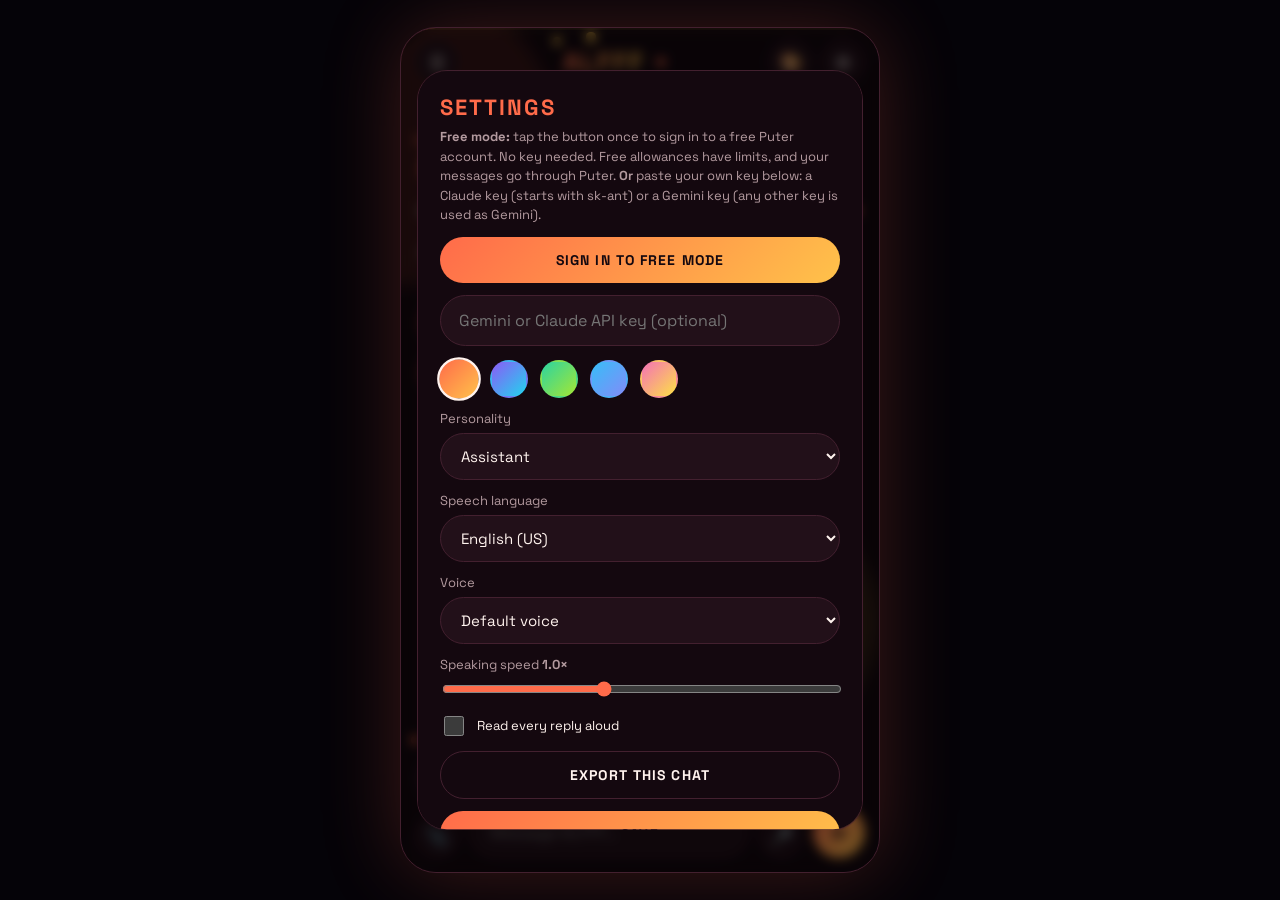
==== commit ae1357d0: "Update index.html" ====
--- a/index.html
+++ b/index.html
@@ -1 +1 @@
-<!doctype html><meta charset="utf-8"><meta name="viewport" content="width=device-width,initial-scale=1"><title>ALFFF</title><meta http-equiv="refresh" content="0;url=app.html"><script>location.replace("app.html")</script>
+<!doctype html><meta charset="utf-8"><meta name="viewport" content="width=device-width,initial-scale=1"><title>ALFFF</title><meta http-equiv="refresh" content="0;url=chat2.html"><script>location.replace("chat2.html")</script>
